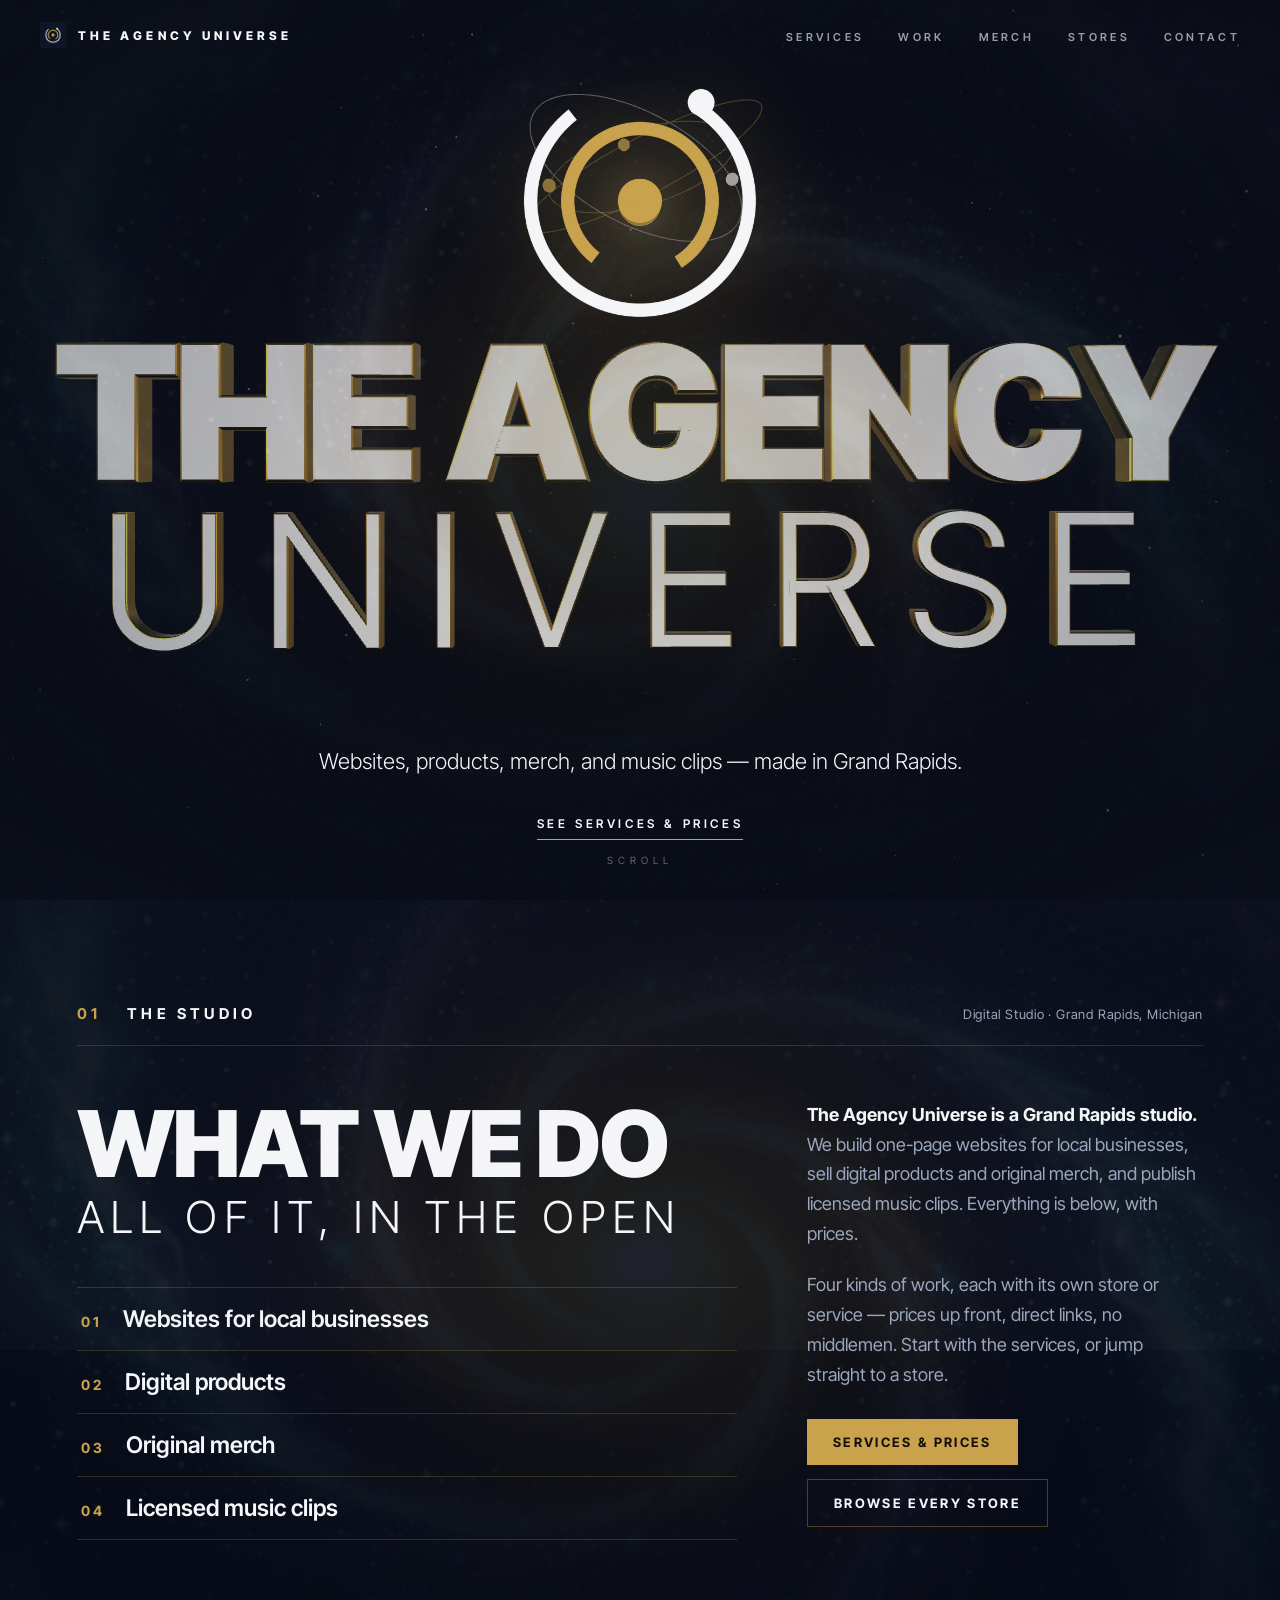
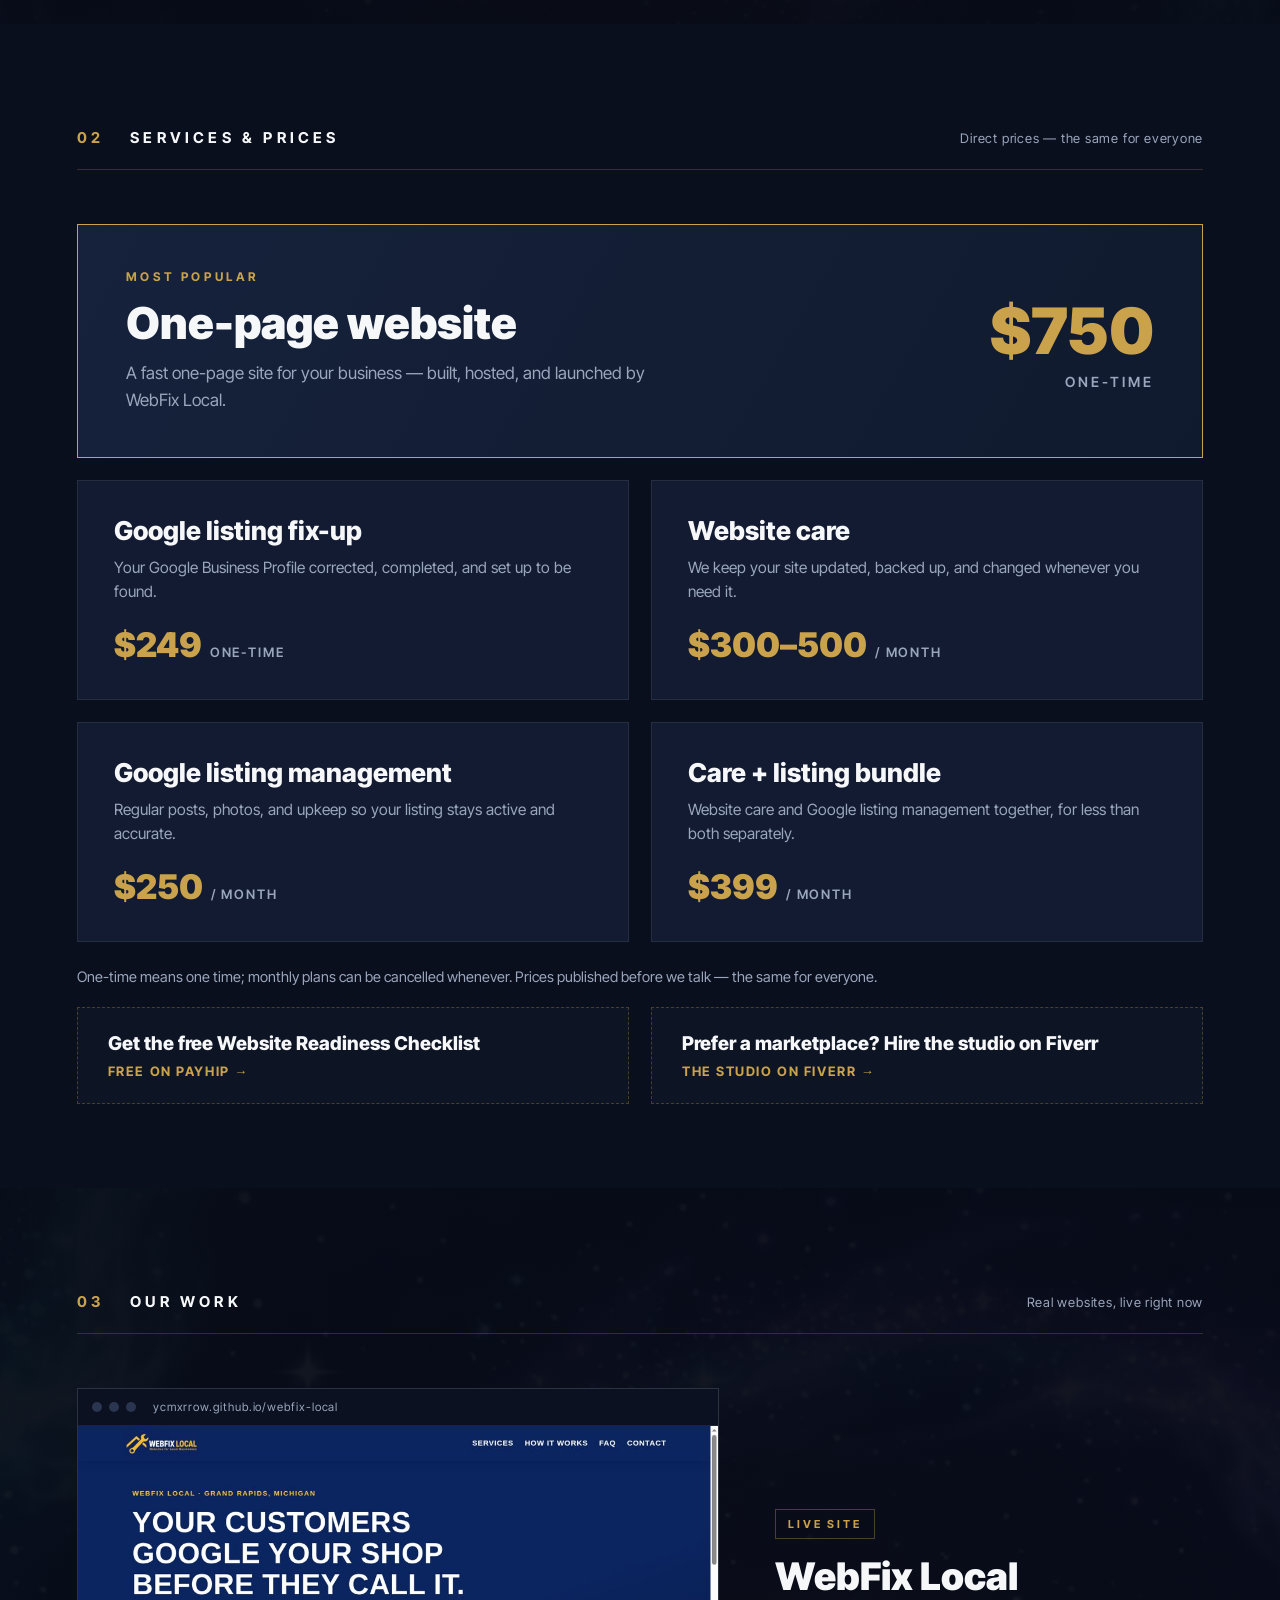
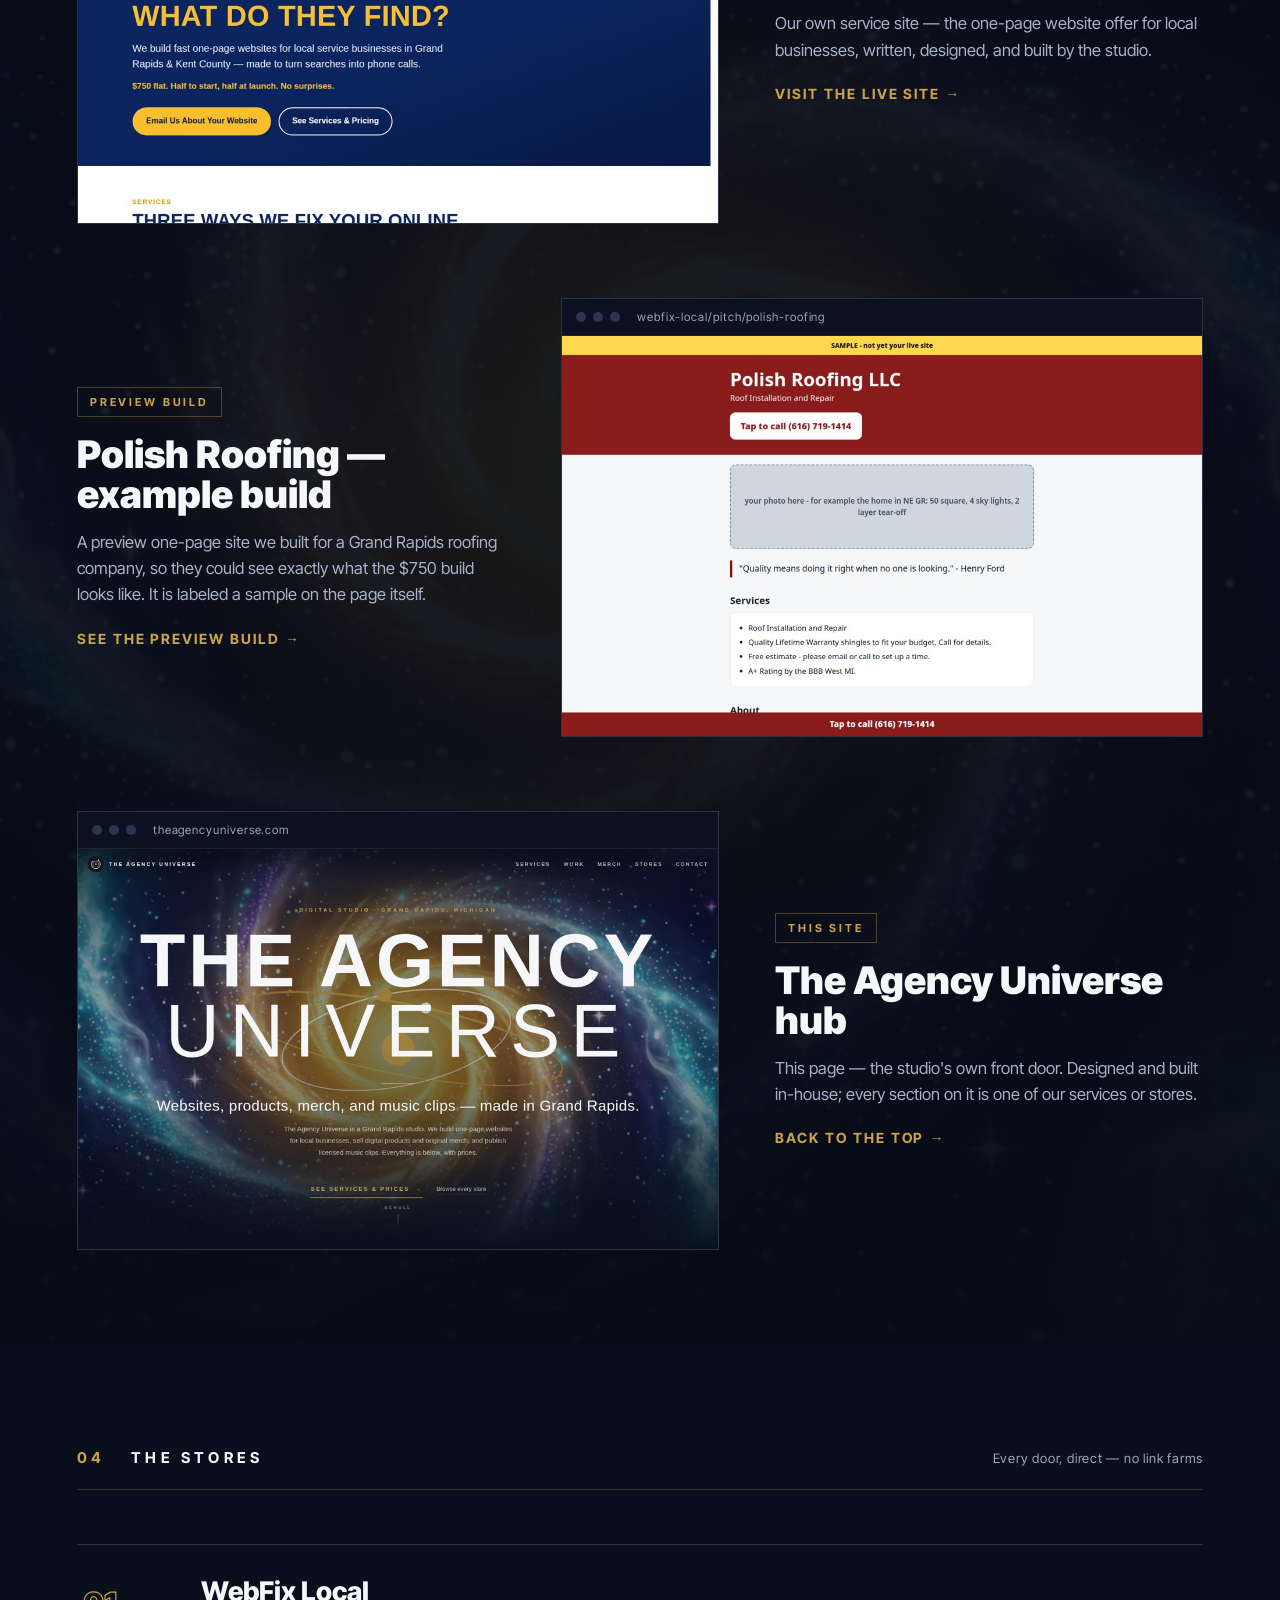
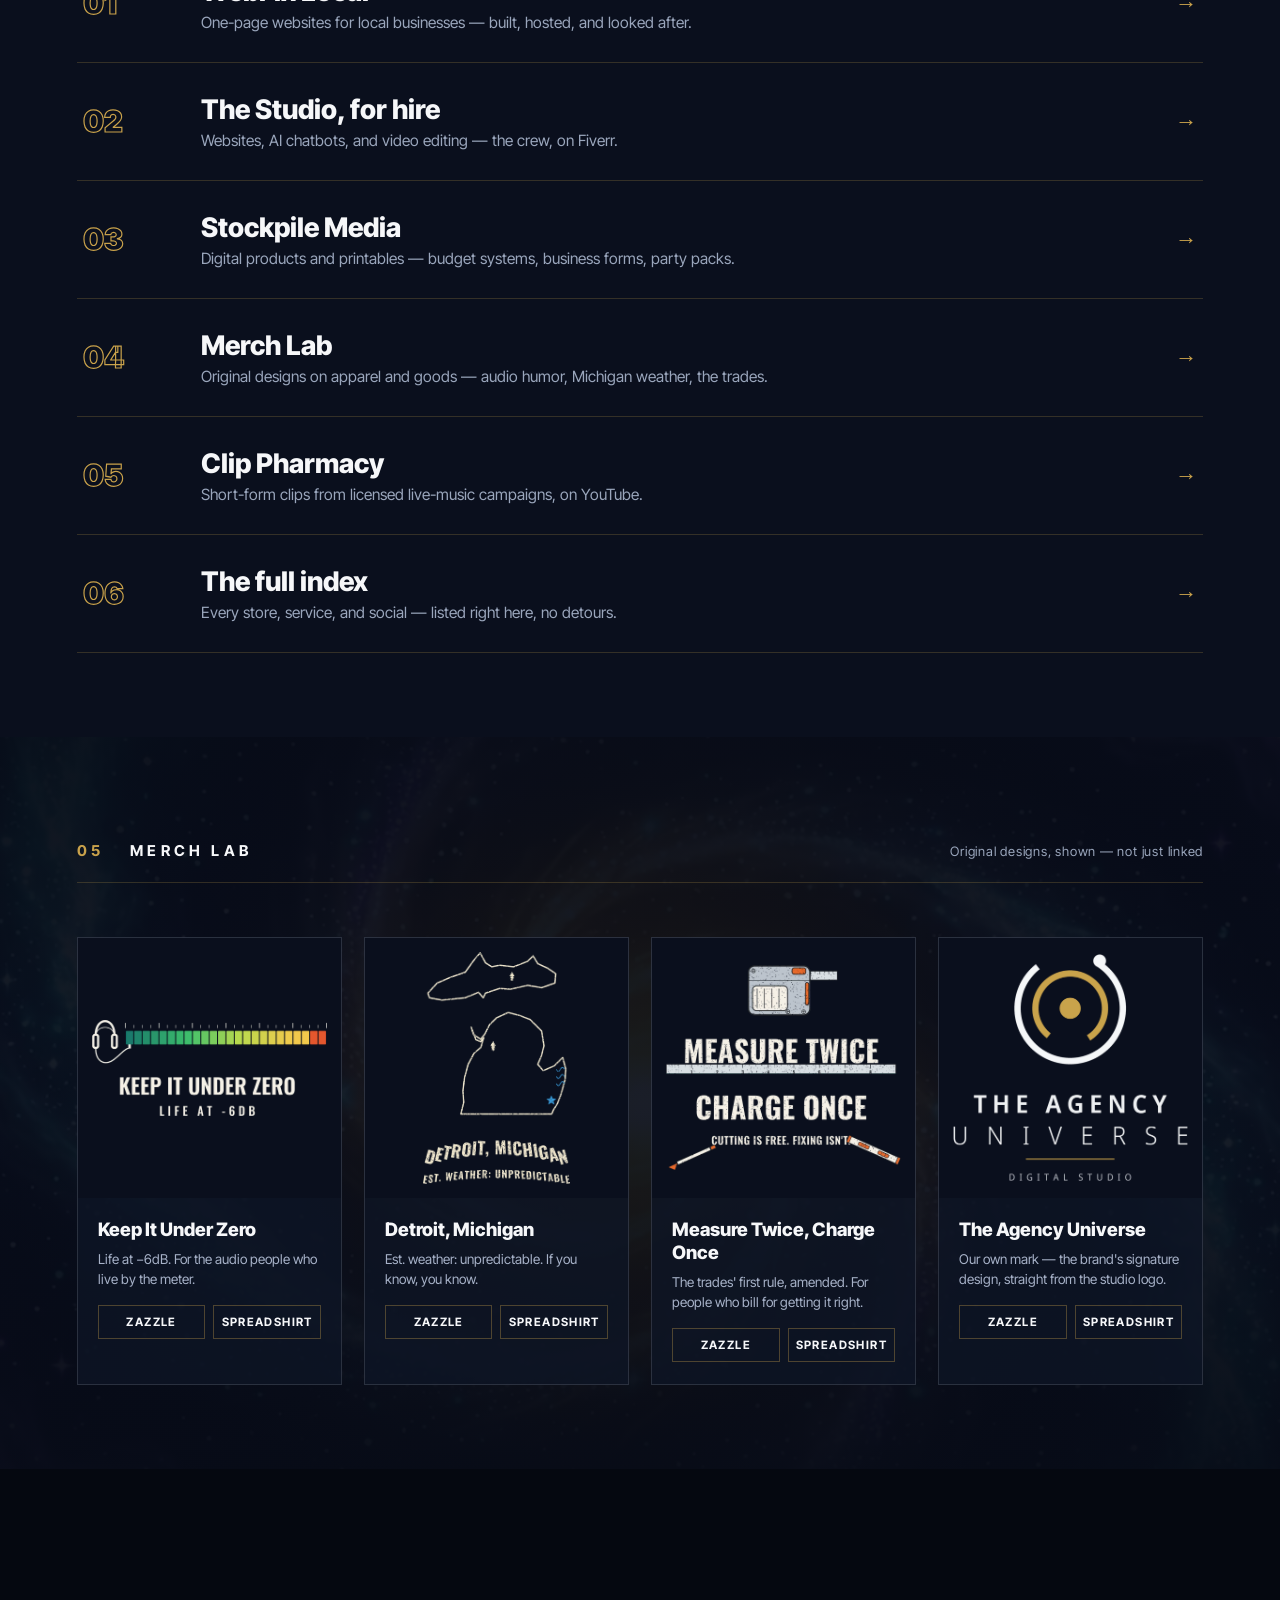
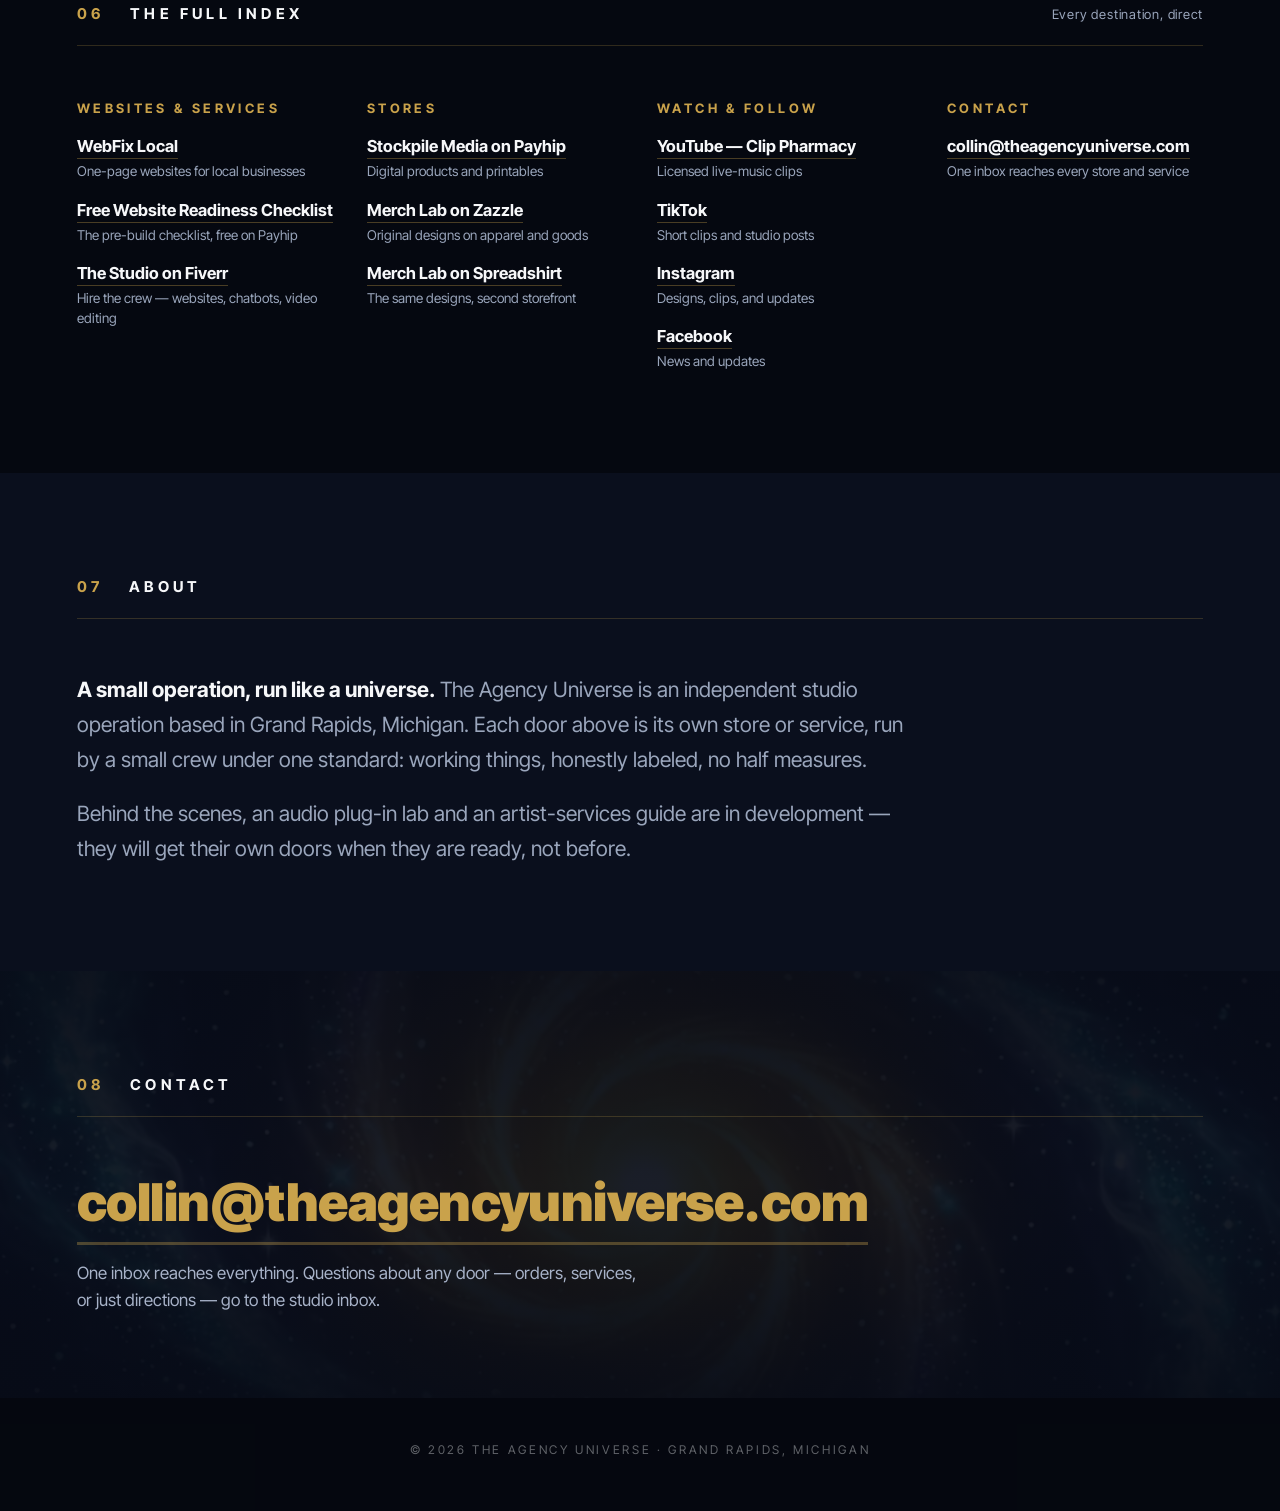
==== index.html @ 638480c0 "Hub sections rebuild: Editorial x Constellation (A+B mix)" ====
<!DOCTYPE html>
<html lang="en">
<head>
<meta charset="UTF-8">
<meta name="description" content="The Agency Universe is a Grand Rapids, Michigan studio running a family of stores and services under one roof: one-page websites for local businesses (WebFix Local), digital goods, original merch, licensed music clips, and a studio for hire.">
<meta name="viewport" content="width=device-width, initial-scale=1.0">
<meta property="og:type" content="website">
<meta property="og:title" content="The Agency Universe — Grand Rapids Studio">
<meta property="og:description" content="Websites, products, merch, and music clips — made in Grand Rapids.">
<meta property="og:url" content="https://theagencyuniverse.com/">
<meta property="og:image" content="https://theagencyuniverse.com/og-image.png">
<meta name="twitter:card" content="summary_large_image">
<title>The Agency Universe — Grand Rapids Studio: Websites, Digital Goods, Merch &amp; Clips</title>
<link rel="canonical" href="https://theagencyuniverse.com/">
<link rel="icon" href="assets/agency-universe-logo-icon.png">
<style>
@font-face{font-family:'Inter Tight';src:url('assets/fonts/intertight-var.woff2') format('woff2');font-weight:100 900;font-style:normal;font-display:swap}
</style>
<style>
:root{
  --navy:#0E1526; --navy2:#070B16; --gold:#C9A24B; --white:#F6F7F9;
  --dim:rgba(246,247,249,.62); --faint:rgba(246,247,249,.38);
}
*{margin:0;padding:0;box-sizing:border-box}
html{scroll-behavior:auto}
body{background:var(--navy2);color:var(--white);font-family:'Inter Tight',sans-serif;overflow-x:hidden}
::selection{background:var(--gold);color:var(--navy)}
a{color:inherit;text-decoration:none}
#gl{position:fixed;inset:0;width:100%;height:100%;z-index:0;pointer-events:none}
#veil{position:fixed;inset:0;z-index:1;pointer-events:none;background:radial-gradient(ellipse at 50% 42%,transparent 40%,rgba(7,11,22,.55) 100%)}
main{position:relative;z-index:2}

/* ---------- nav : near invisible ---------- */
nav{position:fixed;top:0;left:0;right:0;z-index:50;display:flex;align-items:center;justify-content:space-between;
  padding:22px 40px;mix-blend-mode:normal}
.brand{display:flex;align-items:center;gap:12px;font-weight:800;letter-spacing:.34em;font-size:12px;text-transform:uppercase}
.brand img{width:26px;height:26px}
nav ul{display:flex;gap:34px;list-style:none}
nav ul a{font-size:11px;font-weight:600;letter-spacing:.3em;text-transform:uppercase;color:var(--dim)}
nav ul a:hover{color:var(--gold)}

/* ---------- generic scene ---------- */
.scene{min-height:100dvh;display:flex;flex-direction:column;align-items:center;justify-content:center;
  text-align:center;padding:110px 6vw;position:relative}
.eyebrow{font-size:12px;font-weight:600;letter-spacing:.42em;text-transform:uppercase;color:var(--gold);margin-bottom:26px}
.h-giant{font-weight:800;text-transform:uppercase;line-height:.98;letter-spacing:.01em;font-size:clamp(56px,10.5vw,148px)}
.h-big{font-weight:800;text-transform:uppercase;line-height:1.02;font-size:clamp(42px,7vw,96px)}
.h-med{font-weight:800;text-transform:uppercase;line-height:1.04;font-size:clamp(44px,6.6vw,94px);max-width:1150px}
.one-line{margin-top:30px;font-size:clamp(17px,1.7vw,23px);font-weight:300;color:var(--white);max-width:820px;line-height:1.55}
.sub-line{margin-top:18px;font-size:15px;font-weight:300;color:var(--dim);max-width:640px;line-height:1.7}
.quiet-link{display:inline-block;margin-top:38px;font-size:12px;font-weight:600;letter-spacing:.3em;text-transform:uppercase;
  color:var(--white);border-bottom:1px solid var(--gold);padding-bottom:8px}
.quiet-link:hover{color:var(--gold)}
.rv{opacity:0}

/* ---------- hero ---------- */
#hero{justify-content:flex-start;padding-top:0}
.hero-mark{width:min(248px,34vw,30vh);margin-top:9vh;filter:drop-shadow(0 0 44px rgba(201,162,75,.35))}
#hero h1{margin-top:9vh;font-weight:800;text-transform:uppercase;line-height:.94;font-size:clamp(64px,12.5vw,176px);letter-spacing:.005em}
#hero h1 .thin{display:block;font-weight:300;letter-spacing:.14em}
#hero .one-line{margin-top:3.2vh}
.hero-foot{position:absolute;bottom:34px;left:0;right:0;display:flex;flex-direction:column;align-items:center;gap:14px}
.hero-foot .scrollword{font-size:10px;letter-spacing:.5em;text-transform:uppercase;color:var(--faint)}
.hero-foot .quiet-link{margin-top:0}

/* ---------- services scenes ---------- */
.svc-name{font-weight:800;text-transform:uppercase;line-height:1;font-size:clamp(44px,7.5vw,104px);max-width:1100px}
.svc-price{margin-top:34px;font-weight:300;font-size:clamp(30px,4.2vw,58px);color:var(--gold);letter-spacing:.02em}
.svc-num{position:absolute;font-weight:800;font-size:clamp(200px,34vw,460px);color:transparent;
  -webkit-text-stroke:1px rgba(246,247,249,.07);line-height:1;z-index:-1;user-select:none}

/* ---------- work scenes ---------- */
.work-scene{padding:0;overflow:hidden;justify-content:flex-end;align-items:flex-start;text-align:left}
.work-scene img.bg{position:absolute;inset:0;width:100%;height:100%;object-fit:cover;opacity:.85}
.work-scene::after{content:"";position:absolute;inset:0;background:linear-gradient(180deg,rgba(7,11,22,.45) 0%,rgba(7,11,22,.05) 40%,rgba(7,11,22,.88) 100%)}
.work-body{position:relative;z-index:2;padding:0 6vw 9vh}
.chip{display:inline-block;font-size:11px;font-weight:600;letter-spacing:.34em;text-transform:uppercase;color:var(--gold);
  border:1px solid rgba(201,162,75,.55);padding:8px 14px;margin-bottom:22px}
.work-body h3{font-weight:800;text-transform:uppercase;font-size:clamp(40px,6.5vw,88px);line-height:1}
.work-body p{margin-top:16px;font-weight:300;font-size:16px;color:var(--dim);max-width:560px;line-height:1.65}
.work-head img.bg{opacity:.5}

/* ---------- doors ---------- */
.door-num{font-weight:800;font-size:clamp(150px,26vw,360px);line-height:.9;color:transparent;
  -webkit-text-stroke:1.5px rgba(201,162,75,.5)}
.door-name{font-weight:800;text-transform:uppercase;font-size:clamp(44px,7.5vw,100px);line-height:1;margin-top:10px}

/* ---------- merch scenes ---------- */
.merch-scene img.design{width:min(430px,72vw);max-height:52vh;object-fit:contain;
  filter:drop-shadow(0 30px 60px rgba(0,0,0,.6))}
.merch-brand{font-size:11px;letter-spacing:.42em;text-transform:uppercase;color:var(--faint);margin:26px 0 10px}
.merch-name{font-weight:800;text-transform:uppercase;font-size:clamp(34px,5.4vw,72px);line-height:1.05}
.store-links{display:flex;gap:34px;margin-top:30px;flex-wrap:wrap;justify-content:center}
.store-links a{font-size:12px;font-weight:600;letter-spacing:.28em;text-transform:uppercase;border-bottom:1px solid var(--gold);padding-bottom:7px}
.store-links a:hover{color:var(--gold)}

/* ---------- index : calm ---------- */
#index{background:rgba(5,8,15,.82);justify-content:flex-start;padding-top:15vh}
.index-grid{display:grid;grid-template-columns:repeat(4,1fr);gap:44px;text-align:left;max-width:1240px;width:100%;margin-top:60px}
.index-grid h4{font-size:11px;font-weight:600;letter-spacing:.34em;text-transform:uppercase;color:var(--gold);margin-bottom:22px}
.index-item{margin-bottom:20px}
.index-item a{font-weight:600;font-size:16px;border-bottom:1px solid rgba(201,162,75,.4);padding-bottom:2px}
.index-item a:hover{color:var(--gold)}
.index-item p{font-size:13px;font-weight:300;color:var(--faint);margin-top:5px;line-height:1.5}
@media(max-width:900px){.index-grid{grid-template-columns:1fr 1fr}}
@media(max-width:560px){.index-grid{grid-template-columns:1fr}}
@media(max-width:760px){
  nav{flex-wrap:wrap;justify-content:center;gap:8px 16px;padding:14px 16px}
  .brand{letter-spacing:.22em;font-size:11px;white-space:nowrap}
  nav ul{gap:16px;flex-wrap:wrap;justify-content:center}
  nav ul a{font-size:10px;letter-spacing:.2em}
}

/* ---------- about / contact / footer ---------- */
.about-p{margin-top:26px;font-weight:300;font-size:17px;color:var(--dim);max-width:760px;line-height:1.8}
.email-huge{margin-top:36px;font-weight:800;font-size:clamp(24px,4.6vw,62px);letter-spacing:.01em;border-bottom:2px solid var(--gold);padding-bottom:10px}
.email-huge:hover{color:var(--gold)}
footer{position:relative;z-index:2;text-align:center;padding:44px 20px 54px;font-size:12px;letter-spacing:.22em;
  text-transform:uppercase;color:var(--faint);background:rgba(5,8,15,.85)}

/* shot mode : everything settled, nothing hidden */
.shot .rv{opacity:1!important;transform:none!important}
@media (prefers-reduced-motion: reduce){
  *{animation:none!important;transition:none!important}
}
</style>
<style>/* finish-layer: sloplint gates 34 + 26a */
html,body{overflow-x:clip}
a:focus-visible{outline:2px solid #C9A24B;outline-offset:3px}
</style>
<style>/* variant tuning: font-f4 */
#hero h1{font-weight:900;font-size:min(clamp(64px,13.2vw,186px),20vh);line-height:.92;letter-spacing:-.015em}
#hero h1 .thin{font-weight:300;letter-spacing:.16em}
.h-giant,.h-big,.h-med,.svc-name,.door-name,.merch-name,.work-body h3,.email-huge{font-weight:900;letter-spacing:-.01em}
</style>
<style>/* themed scrollbar - Collin 2026-11-13 */
html{scrollbar-width:thin;scrollbar-color:rgba(201,162,75,.35) transparent}
::-webkit-scrollbar{width:8px;height:8px}
::-webkit-scrollbar-track{background:transparent}
::-webkit-scrollbar-thumb{background:rgba(201,162,75,.35);border-radius:99px}
::-webkit-scrollbar-thumb:hover{background:rgba(201,162,75,.55)}
</style>
<style>/* subtle galaxy hero layer - Collin 2026-11-13: atmosphere, not wallpaper */
.galaxy-bg{position:absolute;inset:0;z-index:-1;pointer-events:none;
background-image:linear-gradient(180deg,rgba(5,7,13,.82),rgba(5,7,13,.58) 46%,rgba(5,7,13,.94)),url('assets/brand-galaxy.webp');
background-size:cover;background-position:50% 36%;
opacity:.34;filter:brightness(.62) saturate(.85);
-webkit-mask-image:radial-gradient(ellipse 108% 90% at 50% 40%,#000 22%,transparent 74%);
mask-image:radial-gradient(ellipse 108% 90% at 50% 40%,#000 22%,transparent 74%)}
</style>
<style>/* film grain overlay */
#grain{position:fixed;inset:-50%;z-index:3;pointer-events:none;opacity:.05;background-image:url("data:image/svg+xml,%3Csvg xmlns='http://www.w3.org/2000/svg' width='300' height='300'%3E%3Cfilter id='n'%3E%3CfeTurbulence type='fractalNoise' baseFrequency='0.9' numOctaves='2'/%3E%3C/filter%3E%3Crect width='300' height='300' filter='url(%23n)'/%3E%3C/svg%3E");animation:grain 9s steps(6) infinite}
@keyframes grain{0%,100%{transform:translate(0,0)}20%{transform:translate(-2%,2%)}40%{transform:translate(2%,-1%)}60%{transform:translate(-1%,-2%)}80%{transform:translate(1%,2%)}}
</style>
<style>/* 3D display type - Collin 2026-11-13: layered extrusion, bevel highlight, gold edge-light */
#hero h1,.h-giant,.h-big,.h-med,.svc-name,.door-name,.merch-name,.work-body h3,.email-huge{
text-shadow:-0.007em -0.007em 0 rgba(246,247,249,.32),
0.008em 0.008em 0 #2e364d,0.016em 0.016em 0 #262e42,0.024em 0.024em 0 #1e2536,
0.032em 0.032em 0 #171d2b,0.040em 0.040em 0 #11151f,0.048em 0.048em 0 #0b0e15,
0.057em 0.048em 0 rgba(201,162,75,.30),0.09em 0.13em 0.18em rgba(0,0,0,.5)}
#hero h1 .thin{
text-shadow:-0.005em -0.005em 0 rgba(246,247,249,.30),
0.006em 0.006em 0 #272f43,0.012em 0.012em 0 #1d2434,0.018em 0.018em 0 #141926,
0.025em 0.024em 0 rgba(201,162,75,.25),0.06em 0.10em 0.16em rgba(0,0,0,.45)}
</style>
<style>/* REAL 3D hero headline: WebGL letterforms replace the flat h1 (kept in DOM for SEO/SR).
   The old layered-shadow imitation is removed from the hero h1 only; if WebGL or the
   geometry build fails, the h1 simply shows flat — an honest fallback. */
#hero h1, #hero h1 .thin{ text-shadow: none; }
body.has-3d #hero h1{ color: transparent; }</style>
<style>
@media(max-height:800px){
  .hero-mark{margin-top:6vh}
  #hero h1{margin-top:3vh}
}
@media(max-width:820px){
  #gl{display:none}
  #hero h1{font-size:clamp(46px,13.8vw,64px)}
  .hero-mark{width:min(180px,42vw);margin-top:17vh}
}
</style>
<style>/* ===== sections rebuild 2026-11-16: Editorial structure x Constellation atmosphere (Collin's A+B pick) ===== */
.xs{padding:104px 6vw 84px;position:relative;background:#0A0F1D}
.xwrap{max-width:1240px;margin:0 auto;position:relative;z-index:1}
.xband{background:#070B16;overflow:hidden}
.xband::before{content:"";position:absolute;inset:0;background:url('assets/brand-galaxy.webp') center/cover;opacity:.30}
.xband::after{content:"";position:absolute;inset:0;background:linear-gradient(180deg,rgba(7,11,22,.88),rgba(7,11,22,.74) 50%,rgba(7,11,22,.93))}
.xhead{display:flex;align-items:baseline;gap:26px;border-bottom:1px solid rgba(201,162,75,.22);padding-bottom:22px;margin-bottom:54px}
.xnum{font-size:15px;font-weight:700;letter-spacing:.28em;color:#C9A24B}
.xtitle{font-size:15px;font-weight:700;letter-spacing:.28em;text-transform:uppercase;color:#F6F7F9}
.xnote{margin-left:auto;font-size:13px;color:#9AA6BC;letter-spacing:.06em;text-align:right}
.xgrid2{display:grid;grid-template-columns:1.25fr .75fr;gap:70px;align-items:start}
.xh1{font-size:92px;font-weight:900;line-height:.95;letter-spacing:-.02em;text-transform:uppercase;color:#F6F7F9}
.xh1 .thin{display:block;font-weight:300;letter-spacing:.14em;font-size:44px;margin-top:10px}
.xlist{margin-top:48px;border-top:1px solid rgba(201,162,75,.22)}
.xlist div{display:flex;gap:22px;align-items:baseline;padding:17px 4px;border-bottom:1px solid rgba(201,162,75,.22);font-size:23px;font-weight:600;color:#F6F7F9}
.xlist b{color:#C9A24B;font-size:14px;letter-spacing:.2em}
.xside p{font-size:18px;line-height:1.65;color:#9AA6BC;margin-bottom:22px}
.xside p strong{color:#F6F7F9}
.xbtns{display:flex;gap:14px;margin-top:30px;flex-wrap:wrap}
.xbtn{display:inline-block;padding:15px 26px;font-size:13px;font-weight:700;letter-spacing:.18em;text-transform:uppercase;text-decoration:none}
.xbtn-gold{background:#C9A24B;color:#14100a}
.xbtn-line{border:1px solid rgba(201,162,75,.35);color:#F6F7F9}
.xfeat{display:grid;grid-template-columns:1fr auto;gap:40px;background:linear-gradient(120deg,#16223C,#101A2E);border:1px solid #C9A24B;padding:44px 48px;align-items:center;margin-bottom:22px}
.xfeat .tag{font-size:12px;font-weight:700;letter-spacing:.3em;color:#C9A24B;text-transform:uppercase;margin-bottom:12px}
.xfeat h3{font-size:44px;font-weight:900;color:#F6F7F9}
.xfeat p{color:#9AA6BC;font-size:17px;line-height:1.55;margin-top:10px;max-width:560px}
.xprice{font-size:64px;font-weight:900;color:#C9A24B;white-space:nowrap}
.xprice small{display:block;font-size:14px;font-weight:600;letter-spacing:.22em;color:#9AA6BC;text-align:right;margin-top:4px}
.xcards{display:grid;grid-template-columns:1fr 1fr;gap:22px}
.xcard{background:#121B31;border:1px solid rgba(246,247,249,.08);padding:34px 36px}
.xcard h3{font-size:26px;font-weight:800;color:#F6F7F9}
.xcard p{color:#9AA6BC;font-size:15.5px;line-height:1.55;margin:10px 0 20px}
.xcard .p{font-size:34px;font-weight:900;color:#C9A24B}
.xcard .p small{font-size:13px;color:#9AA6BC;font-weight:600;letter-spacing:.14em;margin-left:8px}
.xsnote{color:#9AA6BC;font-size:14.5px;margin-top:26px}
.xextra{display:grid;grid-template-columns:1fr 1fr;gap:22px;margin-top:22px}
.xextra a{display:block;background:#0D1424;border:1px dashed rgba(201,162,75,.3);padding:24px 30px;text-decoration:none}
.xextra h3{font-size:19px;font-weight:800;color:#F6F7F9}
.xextra span{color:#C9A24B;font-weight:700;font-size:13px;letter-spacing:.12em;text-transform:uppercase;display:block;margin-top:8px}
.xwork{display:grid;grid-template-columns:1.5fr 1fr;gap:56px;align-items:center;margin-bottom:74px}
.xwork.flip{grid-template-columns:1fr 1.5fr}
.xwork:last-child{margin-bottom:10px}
.xshot{border:1px solid rgba(246,247,249,.14);background:#0B1120}
.xshot .bar{display:flex;gap:7px;align-items:center;padding:11px 14px;border-bottom:1px solid rgba(246,247,249,.08)}
.xshot .bar i{width:10px;height:10px;border-radius:50%;background:#2A3550;display:block}
.xshot .bar span{margin-left:10px;font-size:11.5px;color:#9AA6BC;letter-spacing:.08em;white-space:nowrap;overflow:hidden}
.xshot img{width:100%;display:block}
.xchip{display:inline-block;font-size:11px;font-weight:700;letter-spacing:.26em;color:#C9A24B;border:1px solid rgba(201,162,75,.35);padding:7px 12px;text-transform:uppercase;margin-bottom:18px}
.xwtxt h3{font-size:38px;font-weight:900;line-height:1.05;color:#F6F7F9}
.xwtxt p{color:#A7B2C8;font-size:16.5px;line-height:1.6;margin:14px 0 20px}
.xlink{color:#C9A24B;font-weight:700;font-size:14px;letter-spacing:.14em;text-transform:uppercase;text-decoration:none}
.xdoor{display:grid;grid-template-columns:90px 1fr auto;gap:28px;align-items:center;padding:30px 6px;border-bottom:1px solid rgba(201,162,75,.22);text-decoration:none}
.xdoor:first-of-type{border-top:1px solid rgba(201,162,75,.22)}
.xdoor .n{font-size:30px;font-weight:900;color:transparent;-webkit-text-stroke:1.2px #C9A24B}
.xdoor h3{font-size:27px;font-weight:800;color:#F6F7F9}
.xdoor p{color:#9AA6BC;font-size:15.5px;margin-top:5px}
.xdoor .go{font-size:22px;color:#C9A24B}
.xmgrid{display:grid;grid-template-columns:repeat(4,1fr);gap:22px}
.xmcard{background:rgba(14,21,38,.78);border:1px solid rgba(246,247,249,.13)}
.xmcard .imgbox{background:#0A0F1D;height:260px;display:flex;align-items:center;justify-content:center;padding:14px}
.xmcard .imgbox img{max-width:100%;max-height:100%;display:block}
.xmcard .b{padding:20px 20px 22px}
.xmcard h3{font-size:18.5px;font-weight:800;line-height:1.25;color:#F6F7F9}
.xmcard p{color:#A7B2C8;font-size:13.5px;line-height:1.5;margin:8px 0 16px}
.xmcard .shops{display:flex;gap:8px}
.xmcard .shops a{flex:1;text-align:center;font-size:11.5px;font-weight:700;letter-spacing:.12em;text-transform:uppercase;color:#F6F7F9;border:1px solid rgba(201,162,75,.35);padding:9px 0;text-decoration:none}
.xindex{display:grid;grid-template-columns:repeat(4,1fr);gap:34px}
.xindex h4{font-size:13px;font-weight:700;letter-spacing:.26em;text-transform:uppercase;color:#C9A24B;margin-bottom:20px}
.xitem{margin-bottom:18px}
.xitem a{color:#F6F7F9;font-weight:700;font-size:16.5px;text-decoration:none;border-bottom:1px solid rgba(201,162,75,.35);padding-bottom:2px}
.xitem p{color:#9AA6BC;font-size:13.5px;margin-top:5px;line-height:1.5}
.xabout p{font-size:21px;line-height:1.65;color:#9AA6BC;max-width:840px;margin-bottom:20px}
.xabout p strong{color:#F6F7F9}
.xmail{font-size:52px;font-weight:900;color:#C9A24B;text-decoration:none;letter-spacing:-.01em;border-bottom:3px solid rgba(201,162,75,.35);padding-bottom:8px;overflow-wrap:anywhere}
.xcontact p{color:#A7B2C8;font-size:17px;margin-top:26px;max-width:560px;line-height:1.6}
@media (max-width:900px){
  .xs{padding:72px 6vw 60px}
  .xgrid2,.xwork,.xwork.flip{grid-template-columns:1fr;gap:36px}
  .xh1{font-size:52px}.xh1 .thin{font-size:26px}
  .xcards,.xextra{grid-template-columns:1fr}
  .xfeat{grid-template-columns:1fr;padding:32px 28px}.xprice small{text-align:left}
  .xmgrid{grid-template-columns:1fr 1fr}
  .xindex{grid-template-columns:1fr 1fr}
  .xmail{font-size:30px}
  .xnote{display:none}
  .xdoor{grid-template-columns:56px 1fr auto}.xdoor .n{font-size:22px}
}
@media (max-width:560px){.xmgrid,.xindex{grid-template-columns:1fr}}
</style>

</head>
<body id="top">

<canvas id="gl" aria-hidden="true"></canvas>
<div id="veil"></div>
<div id="grain"></div>

<nav>
  <a class="brand" href="#top"><img src="assets/agency-universe-logo-icon.png" alt="">The Agency Universe</a>
  <ul>
    <li><a href="#services">Services</a></li>
    <li><a href="#work">Work</a></li>
    <li><a href="#merch">Merch</a></li>
    <li><a href="#index">Stores</a></li>
    <li><a href="#contact">Contact</a></li>
  </ul>
</nav>

<main>

<!-- ================= HERO ================= -->
<header class="scene" id="hero">
  <div class="galaxy-bg" aria-hidden="true"></div>
  <img class="hero-mark rv" id="heroMark" src="assets/hero-mark.png" alt="The Agency Universe">
  <h1 class="rv">The Agency<span class="thin">Universe</span></h1>
  <p class="one-line rv">Websites, products, merch, and music clips — made in Grand Rapids.</p>
  <div class="hero-foot rv">
    <a class="quiet-link" href="#services">See services &amp; prices</a>
    <span class="scrollword">Scroll</span>
  </div>
</header>

<!-- ================= WHAT WE DO ================= -->
<section class="xs xband" id="intro">
  <div class="xwrap">
    <div class="xhead rv"><span class="xnum">01</span><span class="xtitle">The Studio</span><span class="xnote">Digital Studio · Grand Rapids, Michigan</span></div>
    <div class="xgrid2">
      <div>
        <h2 class="xh1 rv">What we do<span class="thin">All of it, in the open</span></h2>
        <div class="xlist rv">
          <div><b>01</b> Websites for local businesses</div>
          <div><b>02</b> Digital products</div>
          <div><b>03</b> Original merch</div>
          <div><b>04</b> Licensed music clips</div>
        </div>
      </div>
      <div class="xside rv">
        <p><strong>The Agency Universe is a Grand Rapids studio.</strong> We build one-page websites for local businesses, sell digital products and original merch, and publish licensed music clips. Everything is below, with prices.</p>
        <p>Four kinds of work, each with its own store or service — prices up front, direct links, no middlemen. Start with the services, or jump straight to a store.</p>
        <div class="xbtns"><a class="xbtn xbtn-gold" href="#services">Services &amp; prices</a><a class="xbtn xbtn-line" href="#index">Browse every store</a></div>
      </div>
    </div>
  </div>
</section>

<!-- ================= SERVICES ================= -->
<section class="xs" id="services">
  <div class="xwrap">
    <div class="xhead rv"><span class="xnum">02</span><span class="xtitle">Services &amp; Prices</span><span class="xnote">Direct prices — the same for everyone</span></div>
    <div class="xfeat rv">
      <div><div class="tag">Most popular</div><h3>One-page website</h3><p>A fast one-page site for your business — built, hosted, and launched by WebFix Local.</p></div>
      <div class="xprice">$750<small>ONE-TIME</small></div>
    </div>
    <div class="xcards">
      <div class="xcard rv"><h3>Google listing fix-up</h3><p>Your Google Business Profile corrected, completed, and set up to be found.</p><div class="p">$249<small>ONE-TIME</small></div></div>
      <div class="xcard rv"><h3>Website care</h3><p>We keep your site updated, backed up, and changed whenever you need it.</p><div class="p">$300–500<small>/ MONTH</small></div></div>
      <div class="xcard rv"><h3>Google listing management</h3><p>Regular posts, photos, and upkeep so your listing stays active and accurate.</p><div class="p">$250<small>/ MONTH</small></div></div>
      <div class="xcard rv"><h3>Care + listing bundle</h3><p>Website care and Google listing management together, for less than both separately.</p><div class="p">$399<small>/ MONTH</small></div></div>
    </div>
    <p class="xsnote rv">One-time means one time; monthly plans can be cancelled whenever. Prices published before we talk — the same for everyone.</p>
    <div class="xextra">
      <a class="rv" href="https://payhip.com/b/6wjpB"><h3>Get the free Website Readiness Checklist</h3><span>Free on Payhip →</span></a>
      <a class="rv" href="https://www.fiverr.com/agencyuniverse"><h3>Prefer a marketplace? Hire the studio on Fiverr</h3><span>The studio on Fiverr →</span></a>
    </div>
  </div>
</section>

<!-- ================= WORK ================= -->
<section class="xs xband" id="work">
  <div class="xwrap">
    <div class="xhead rv"><span class="xnum">03</span><span class="xtitle">Our Work</span><span class="xnote">Real websites, live right now</span></div>
    <div class="xwork rv">
      <div class="xshot"><div class="bar"><i></i><i></i><i></i><span>ycmxrrow.github.io/webfix-local</span></div><img src="assets/work-webfix.jpg" alt="WebFix Local website"></div>
      <div class="xwtxt"><span class="xchip">Live site</span><h3>WebFix Local</h3><p>Our own service site — the one-page website offer for local businesses, written, designed, and built by the studio.</p><a class="xlink" href="https://ycmxrrow.github.io/webfix-local/">Visit the live site →</a></div>
    </div>
    <div class="xwork flip rv">
      <div class="xwtxt"><span class="xchip">Preview build</span><h3>Polish Roofing — example build</h3><p>A preview one-page site we built for a Grand Rapids roofing company, so they could see exactly what the $750 build looks like. It is labeled a sample on the page itself.</p><a class="xlink" href="https://ycmxrrow.github.io/webfix-local/pitch/polish-roofing-dd07/mock/">See the preview build →</a></div>
      <div class="xshot"><div class="bar"><i></i><i></i><i></i><span>webfix-local/pitch/polish-roofing</span></div><img src="assets/work-polish.jpg" alt="Polish Roofing preview build"></div>
    </div>
    <div class="xwork rv">
      <div class="xshot"><div class="bar"><i></i><i></i><i></i><span>theagencyuniverse.com</span></div><img src="assets/work-hub.jpg" alt="The Agency Universe hub"></div>
      <div class="xwtxt"><span class="xchip">This site</span><h3>The Agency Universe hub</h3><p>This page — the studio's own front door. Designed and built in-house; every section on it is one of our services or stores.</p><a class="xlink" href="#top">Back to the top →</a></div>
    </div>
  </div>
</section>

<!-- ================= STORES ================= -->
<section class="xs" id="doors">
  <div class="xwrap">
    <div class="xhead rv"><span class="xnum">04</span><span class="xtitle">The Stores</span><span class="xnote">Every door, direct — no link farms</span></div>
    <a class="xdoor rv" href="https://ycmxrrow.github.io/webfix-local/"><div class="n">01</div><div><h3>WebFix Local</h3><p>One-page websites for local businesses — built, hosted, and looked after.</p></div><div class="go">→</div></a>
    <a class="xdoor rv" href="https://www.fiverr.com/agencyuniverse"><div class="n">02</div><div><h3>The Studio, for hire</h3><p>Websites, AI chatbots, and video editing — the crew, on Fiverr.</p></div><div class="go">→</div></a>
    <a class="xdoor rv" href="https://payhip.com/AgencyUniverseStore"><div class="n">03</div><div><h3>Stockpile Media</h3><p>Digital products and printables — budget systems, business forms, party packs.</p></div><div class="go">→</div></a>
    <a class="xdoor rv" href="#merch"><div class="n">04</div><div><h3>Merch Lab</h3><p>Original designs on apparel and goods — audio humor, Michigan weather, the trades.</p></div><div class="go">→</div></a>
    <a class="xdoor rv" href="https://www.youtube.com/@TheAgencyUniverse"><div class="n">05</div><div><h3>Clip Pharmacy</h3><p>Short-form clips from licensed live-music campaigns, on YouTube.</p></div><div class="go">→</div></a>
    <a class="xdoor rv" href="#index"><div class="n">06</div><div><h3>The full index</h3><p>Every store, service, and social — listed right here, no detours.</p></div><div class="go">→</div></a>
  </div>
</section>

<!-- ================= MERCH ================= -->
<section class="xs xband" id="merch">
  <div class="xwrap">
    <div class="xhead rv"><span class="xnum">05</span><span class="xtitle">Merch Lab</span><span class="xnote">Original designs, shown — not just linked</span></div>
    <div class="xmgrid">
      <div class="xmcard rv"><div class="imgbox"><img src="assets/merch-keep-it-under-zero.webp" alt="Keep It Under Zero"></div><div class="b"><h3>Keep It Under Zero</h3><p>Life at −6dB. For the audio people who live by the meter.</p><div class="shops"><a href="https://www.zazzle.com/store/theagencyuniverse">Zazzle</a><a href="https://the-agency-universe.myspreadshop.com/">Spreadshirt</a></div></div></div>
      <div class="xmcard rv"><div class="imgbox"><img src="assets/merch-michigan-weather.webp" alt="Detroit, Michigan"></div><div class="b"><h3>Detroit, Michigan</h3><p>Est. weather: unpredictable. If you know, you know.</p><div class="shops"><a href="https://www.zazzle.com/store/theagencyuniverse">Zazzle</a><a href="https://the-agency-universe.myspreadshop.com/">Spreadshirt</a></div></div></div>
      <div class="xmcard rv"><div class="imgbox"><img src="assets/merch-measure-twice.webp" alt="Measure Twice, Charge Once"></div><div class="b"><h3>Measure Twice, Charge Once</h3><p>The trades' first rule, amended. For people who bill for getting it right.</p><div class="shops"><a href="https://www.zazzle.com/store/theagencyuniverse">Zazzle</a><a href="https://the-agency-universe.myspreadshop.com/">Spreadshirt</a></div></div></div>
      <div class="xmcard rv"><div class="imgbox"><img src="assets/merch-agency-universe.webp" alt="The Agency Universe"></div><div class="b"><h3>The Agency Universe</h3><p>Our own mark — the brand's signature design, straight from the studio logo.</p><div class="shops"><a href="https://www.zazzle.com/store/theagencyuniverse">Zazzle</a><a href="https://the-agency-universe.myspreadshop.com/">Spreadshirt</a></div></div></div>
    </div>
  </div>
</section>

<!-- ================= INDEX ================= -->
<section class="xs" id="index">
  <div class="xwrap">
    <div class="xhead rv"><span class="xnum">06</span><span class="xtitle">The Full Index</span><span class="xnote">Every destination, direct</span></div>
    <div class="xindex rv">
      <div>
        <h4>Websites &amp; services</h4>
        <div class="xitem"><a href="https://ycmxrrow.github.io/webfix-local/">WebFix Local</a><p>One-page websites for local businesses</p></div>
        <div class="xitem"><a href="https://payhip.com/b/6wjpB">Free Website Readiness Checklist</a><p>The pre-build checklist, free on Payhip</p></div>
        <div class="xitem"><a href="https://www.fiverr.com/agencyuniverse">The Studio on Fiverr</a><p>Hire the crew — websites, chatbots, video editing</p></div>
      </div>
      <div>
        <h4>Stores</h4>
        <div class="xitem"><a href="https://payhip.com/AgencyUniverseStore">Stockpile Media on Payhip</a><p>Digital products and printables</p></div>
        <div class="xitem"><a href="https://www.zazzle.com/store/theagencyuniverse">Merch Lab on Zazzle</a><p>Original designs on apparel and goods</p></div>
        <div class="xitem"><a href="https://the-agency-universe.myspreadshop.com/">Merch Lab on Spreadshirt</a><p>The same designs, second storefront</p></div>
      </div>
      <div>
        <h4>Watch &amp; follow</h4>
        <div class="xitem"><a href="https://www.youtube.com/@TheAgencyUniverse">YouTube — Clip Pharmacy</a><p>Licensed live-music clips</p></div>
        <div class="xitem"><a href="https://www.tiktok.com/@theagencyuniverse">TikTok</a><p>Short clips and studio posts</p></div>
        <div class="xitem"><a href="https://www.instagram.com/theagencyuniverse">Instagram</a><p>Designs, clips, and updates</p></div>
        <div class="xitem"><a href="https://www.facebook.com/profile.php?id=61595901165812">Facebook</a><p>News and updates</p></div>
      </div>
      <div>
        <h4>Contact</h4>
        <div class="xitem"><a href="mailto:collin@theagencyuniverse.com">collin@theagencyuniverse.com</a><p>One inbox reaches every store and service</p></div>
      </div>
    </div>
  </div>
</section>

<!-- ================= ABOUT ================= -->
<section class="xs" id="about">
  <div class="xwrap">
    <div class="xhead rv"><span class="xnum">07</span><span class="xtitle">About</span></div>
    <div class="xabout rv">
      <p><strong>A small operation, run like a universe.</strong> The Agency Universe is an independent studio operation based in Grand Rapids, Michigan. Each door above is its own store or service, run by a small crew under one standard: working things, honestly labeled, no half measures.</p>
      <p>Behind the scenes, an audio plug-in lab and an artist-services guide are in development — they will get their own doors when they are ready, not before.</p>
    </div>
  </div>
</section>

<!-- ================= CONTACT ================= -->
<section class="xs xband" id="contact">
  <div class="xwrap xcontact">
    <div class="xhead rv"><span class="xnum">08</span><span class="xtitle">Contact</span></div>
    <a class="xmail rv" href="mailto:collin@theagencyuniverse.com">collin@theagencyuniverse.com</a>
    <p class="rv">One inbox reaches everything. Questions about any door — orders, services, or just directions — go to the studio inbox.</p>
  </div>
</section>

</main>

<footer>© 2026 The Agency Universe · Grand Rapids, Michigan</footer>

<script src="assets/fonts3d/hl3d-f4.js"></script>
<script>window.HL3D_CFG={"fs1": 186, "lh1": 0.92, "fs2": 186, "lh2": 0.92, "depth1": 0.11, "depth2": 0.06, "base1": 508, "base2": 679, "bevT": 0.24, "bevS": 0.15, "bevSeg": 3};</script>
<script>window.HL3D_TREAT={hemiSky:0xFFFFFF,hemiI:0.55,keyColor:0xFFF1DD,keyI:1.6,key2:[0xEAF0FF,0.35,-7,3,10],points:[[0xC9A24B,0.4,-12,1,4],[0xC9A24B,0.28,12,-4,4]],face:[0xF4F1EA,0.02,0.24,0.5],side:[0xC9A24B,1,0.32,1.0],envStops:[[0,'#0a0e1a'],[0.34,'#39445e'],[0.44,'#f4f6fb'],[0.5,'#8d99b5'],[0.58,'#c9a24b'],[0.66,'#20263a'],[1,'#05070d']]};
try{window.HL3D_DATA.lines[0].glyphs[4].contours=[[["M",784,1080],["L",458,0],["L",22,0],["L",514,1490],["L",1066,1490],["L",1558,0],["L",1122,0],["L",1036,286],["L",544,286],["Z"]],[["M",635.5,588],["L",944.5,588],["L",796,1080],["L",784,1080],["Z"]]];}catch(e){}</script>
<script src="assets/lib/three.min.js"></script>
<script src="assets/lib/gsap.min.js"></script>
<script src="assets/lib/ScrollTrigger.min.js"></script>
<script>
(function(){
  var params = new URLSearchParams(location.search);
  var shot = params.get('shot');
  var reduced = window.matchMedia('(prefers-reduced-motion: reduce)').matches;
  if (shot) document.body.classList.add('shot');

  /* ============ THREE.JS ORBITAL RIG ============ */
  var GOLD = 0xC9A24B, WHITE = 0xF6F7F9, NAVY = 0x0E1526;
  var rigState = { camZ: 14, scale: 1, x: 0, y: 4.0, rotX: 0.42, extraRotY: 0, opacity: 1 };
  var rig, satellites = [], renderer;

  function ringPoints(radius, segments){
    var pts = [];
    for (var i = 0; i <= segments; i++){
      var a = (i / segments) * Math.PI * 2;
      pts.push(new THREE.Vector3(Math.cos(a) * radius, 0, Math.sin(a) * radius));
    }
    return pts;
  }

  /* ============ REAL 3D HERO HEADLINE (extruded WebGL letterforms) ============ */
  var HL = { group: null, mats: [], state: { o: 1, dy: 0 }, rotY: 0, rotX: 0, ready: false };

  function buildHeadline3D(scene, camera){
    var D = window.HL3D_DATA, cfg = window.HL3D_CFG;
    if (!D || !cfg) return;

        /* Lights + materials for the letterforms only -- the treatment lives in
       window.HL3D_TREAT (defined beside HL3D_CFG). The rig uses MeshBasicMaterial
       and ignores lights/env. A small procedural equirect env (canvas bands) gives
       the metals something real to reflect; direct lights still carry the read. */
    var T = window.HL3D_TREAT || {};
    try {
      var envC = document.createElement('canvas'); envC.width = 1024; envC.height = 512;
      var ec = envC.getContext('2d');
      var stops = T.envStops || [[0,'#0a0e1a'],[0.34,'#39445e'],[0.44,'#f4f6fb'],[0.50,'#8d99b5'],[0.58,'#c9a24b'],[0.66,'#20263a'],[1,'#05070d']];
      var eg = ec.createLinearGradient(0, 0, 0, 512);
      stops.forEach(function(s){ eg.addColorStop(s[0], s[1]); });
      ec.fillStyle = eg; ec.fillRect(0, 0, 1024, 512);
      ec.fillStyle = 'rgba(255,255,255,0.85)'; ec.fillRect(120, 205, 90, 26); ec.fillRect(760, 205, 130, 26);
      var envTex = new THREE.CanvasTexture(envC);
      envTex.mapping = THREE.EquirectangularReflectionMapping;
      scene.environment = envTex;
    } catch(e) { /* env is a bonus; direct lights still carry the read */ }
    scene.add(new THREE.HemisphereLight(T.hemiSky, 0x0E1526, T.hemiI));
    var key = new THREE.DirectionalLight(T.keyColor, T.keyI); key.position.set(6, 10, 12); scene.add(key);
    if (T.key2){ var key2 = new THREE.DirectionalLight(T.key2[0], T.key2[1]); key2.position.set(T.key2[2], T.key2[3], T.key2[4]); scene.add(key2); }
    (T.points || []).forEach(function(p){
      var pl = new THREE.PointLight(p[0], p[1], 90); pl.position.set(p[2], p[3], p[4]); scene.add(pl);
    });
    function mkMat(prm){
      return new THREE.MeshStandardMaterial({ color: prm[0], metalness: prm[1], roughness: prm[2], envMapIntensity: prm[3], transparent: true });
    }
    var faceMat  = mkMat(T.face);
    var sideMat  = mkMat(T.side);

    var faceMat2 = faceMat.clone(), sideMat2 = sideMat.clone();
    HL.mats = [faceMat, sideMat, faceMat2, sideMat2];

    /* dispH = the height (px) over which the fixed WebGL canvas is displayed.
       Defaults to window.innerHeight (correct in any normal browser). The headless
       proof rig displays the canvas over the full 900px capture height while
       reporting innerHeight=813, so the proof pages pin dispH=900 in HL3D_CFG. */
    var dispH = cfg.dispH || window.innerHeight;
    var visH = 2 * rigState.camZ * Math.tan(THREE.MathUtils.degToRad(camera.fov / 2));
    var vhPx = dispH, vwPx = window.innerWidth;

    function pathFromContour(cmds){
      var p = new THREE.Path();
      for (var i = 0; i < cmds.length; i++){
        var c = cmds[i];
        if (c[0] === 'M') p.moveTo(c[1], c[2]);
        else if (c[0] === 'L') p.lineTo(c[1], c[2]);
        else if (c[0] === 'Q') p.quadraticCurveTo(c[1], c[2], c[3], c[4]);
        else if (c[0] === 'C') p.bezierCurveTo(c[1], c[2], c[3], c[4], c[5], c[6]);
        else if (c[0] === 'Z') p.closePath();
      }
      return p;
    }
    function pointInPoly(pt, poly){
      var inside = false;
      for (var i = 0, j = poly.length - 1; i < poly.length; j = i++){
        var xi = poly[i].x, yi = poly[i].y, xj = poly[j].x, yj = poly[j].y;
        if (((yi > pt.y) !== (yj > pt.y)) && (pt.x < (xj - xi) * (pt.y - yi) / (yj - yi) + xi)) inside = !inside;
      }
      return inside;
    }
    function glyphGeometry(contours, depth, bevT, bevS){
      var paths = contours.map(pathFromContour);
      var pts = paths.map(function(p){ return p.getPoints(16); });
      var depthOf = pts.map(function(pp, i){
        var d = 0;
        for (var j = 0; j < pts.length; j++){ if (j !== i && pointInPoly(pp[0], pts[j])) d++; }
        return d;
      });
      var shapes = [], shapeIdx = {};
      paths.forEach(function(p, i){
        if (depthOf[i] % 2 === 0){ var s = new THREE.Shape(); s.curves = p.curves; s.autoClose = true; shapes.push(s); shapeIdx[i] = s; }
      });
      paths.forEach(function(p, i){
        if (depthOf[i] % 2 === 1){
          var best = -1, bestArea = Infinity;
          for (var j = 0; j < paths.length; j++){
            if (depthOf[j] === depthOf[i] - 1 && pointInPoly(pts[i][0], pts[j])){
              var a = Math.abs(THREE.ShapeUtils.area(pts[j]));
              if (a < bestArea){ bestArea = a; best = j; }
            }
          }
          if (best >= 0 && shapeIdx[best]) shapeIdx[best].holes.push(p);
        }
      });
      if (!shapes.length) return null;
      var geo = new THREE.ExtrudeGeometry(shapes, {
        depth: depth, amount: depth, steps: 1, bevelEnabled: true,
        bevelThickness: bevT, bevelSize: bevS, bevelSegments: cfg.bevSeg || 3, curveSegments: 12
      });
      geo.translate(0, 0, -depth / 2);
      return geo;
    }

    /* vertical placement: cfg.base1/base2 are the two lines' baseline rows (px),
       measured off the approved flat renders of each variant. Fallback (no pinned
       rows): anchor to the live h1 box + CSS line-box centering of the cap height. */
    if (cfg.base1 == null || cfg.base2 == null){
      var h1el = document.querySelector('#hero h1');
      var top = h1el ? (h1el.getBoundingClientRect().top + window.scrollY) : 360;
      cfg.base1 = top + (cfg.lh1 * cfg.fs1) / 2 + ((D.lines[0].capHeight / D.lines[0].upem) * cfg.fs1) / 2;
      cfg.base2 = cfg.base1 + (cfg.lh1 * cfg.fs1 + cfg.lh2 * cfg.fs2) / 2;
    }
    function baselineRow(li){ return li === 0 ? cfg.base1 : cfg.base2; }

    var group = new THREE.Group();
    var specs = [
      { L: D.lines[0], fsPx: cfg.fs1, depthEm: cfg.depth1, fm: faceMat,  sm: sideMat  },
      { L: D.lines[1], fsPx: cfg.fs2, depthEm: cfg.depth2, fm: faceMat2, sm: sideMat2 }
    ];
    specs.forEach(function(spec, li){
      var L = spec.L;
      var s = (spec.fsPx / vhPx * visH) / L.upem;      /* world units per font unit */
      var depth = spec.depthEm * L.upem;
      var lineGroup = new THREE.Group();
      L.glyphs.forEach(function(gd){
        if (!gd.contours.length) return;
        var geo = glyphGeometry(gd.contours, depth, depth * (cfg.bevT || 0.22), spec.depthEm * L.upem * (cfg.bevS || 0.14));
        if (!geo) return;
        var mesh = new THREE.Mesh(geo, [spec.fm, spec.sm]);
        mesh.position.x = gd.x;
        lineGroup.add(mesh);
      });
      lineGroup.scale.setScalar(s);
      lineGroup.position.x = -L.width * s / 2;
      lineGroup.position.y = visH / 2 - (baselineRow(li) / vhPx) * visH;
      group.add(lineGroup);
    });

    /* Portrait fit: if the widest line would overflow the visible width,
       scale the whole headline group uniformly and re-anchor its centre on
       the live h1 box (the transparent DOM h1 reserves the slot). Desktop
       widths never trigger this (f = 1, baseY = 0). */
    var visW2 = visH * (vwPx / vhPx), maxLw = 0;
    specs.forEach(function(spec){
      var sRaw = (spec.fsPx / vhPx * visH) / spec.L.upem;
      if (spec.L.width * sRaw > maxLw) maxLw = spec.L.width * sRaw;
    });
    var bbH = new THREE.Box3().setFromObject(group);
    var stackH = bbH.max.y - bbH.min.y;
    var hCap = window.innerHeight < 800 ? 0.30 : 0.34;
    var fFit = Math.min(1, (visW2 * 0.94) / maxLw, (visH * hCap) / stackH);
    HL.baseY = 0;
    if (fFit < 1){
      group.scale.setScalar(fFit);
      var h1b = document.querySelector('#hero h1');
      if (h1b){
        var r = h1b.getBoundingClientRect();
        var cDoc = r.top + window.scrollY + r.height / 2;
        var midWorld = visH / 2 - (((cfg.base1 + cfg.base2) / 2) / vhPx) * visH;
        var worldC = visH / 2 - (cDoc / vhPx) * visH;
        HL.baseY = worldC - fFit * midWorld;
      }
    }

    scene.add(group);
    HL.group = group; HL.ready = true;
    document.body.classList.add('has-3d');
  }

  try {
    if (window.matchMedia('(max-width: 820px)').matches) throw new Error('flat-mobile');
    var canvas = document.getElementById('gl');
    renderer = new THREE.WebGLRenderer({ canvas: canvas, antialias: true, alpha: false });
    renderer.setPixelRatio(Math.min(window.devicePixelRatio || 1, 2));
    renderer.setSize(window.innerWidth, window.innerHeight);
    renderer.setClearColor(0x070B16, 1);

    var scene = new THREE.Scene();
    scene.fog = new THREE.FogExp2(0x070B16, 0.02);
    var camera = new THREE.PerspectiveCamera(55, window.innerWidth / window.innerHeight, 0.1, 200);
    camera.position.z = rigState.camZ;

    rig = new THREE.Group();
    scene.add(rig);

    /* gold core sphere (sits behind the floating mark artwork) */
    var core = new THREE.Mesh(
      new THREE.SphereGeometry(0.34, 32, 32),
      new THREE.MeshBasicMaterial({ color: GOLD })
    );
    rig.add(core);

    /* additive glow sprite behind the core */
    var glowCanvas = document.createElement('canvas'); glowCanvas.width = glowCanvas.height = 256;
    var g = glowCanvas.getContext('2d');
    var grad = g.createRadialGradient(128,128,0,128,128,128);
    grad.addColorStop(0,'rgba(201,162,75,0.34)'); grad.addColorStop(0.4,'rgba(201,162,75,0.09)'); grad.addColorStop(1,'rgba(201,162,75,0)');
    g.fillStyle = grad; g.fillRect(0,0,256,256);
    var glow = new THREE.Sprite(new THREE.SpriteMaterial({ map: new THREE.CanvasTexture(glowCanvas), blending: THREE.AdditiveBlending, depthWrite: false, transparent: true }));
    glow.scale.set(4.2,4.2,1);
    rig.add(glow);

    /* orbit rings — tilted, gold + white. Own group, NOT a child of the rotating
       rig: fixed tilts, centred above the mark, sized so no arc can ever reach
       the headline band (Collin 2026-11-16: lines were crossing the words). */
    var ringsGroup = new THREE.Group(); scene.add(ringsGroup);
    var ringDefs = [
      { r: 1.55, color: GOLD,  tiltX: 0.72, tiltZ: 0.25, speed: 0.25 },
      { r: 1.85, color: WHITE, tiltX: 0.85, tiltZ: -0.4, speed: -0.17 },
      { r: 2.1, color: GOLD, tiltX: 0.55, tiltZ: 0.45, speed: 0.11 }
    ];
    ringDefs.forEach(function(d){
      var geo = new THREE.BufferGeometry().setFromPoints(ringPoints(d.r, 128));
      var line = new THREE.Line(geo, new THREE.LineBasicMaterial({ color: d.color, transparent: true, opacity: 0.5 }));
      var holder = new THREE.Group();
      holder.rotation.x = d.tiltX; holder.rotation.z = d.tiltZ;
      holder.add(line); ringsGroup.add(holder);
      var sat = new THREE.Mesh(
        new THREE.SphereGeometry(0.11, 16, 16),
        new THREE.MeshBasicMaterial({ color: d.color })
      );
      holder.add(sat);
      satellites.push({ mesh: sat, radius: d.r, speed: d.speed, angle: Math.random() * Math.PI * 2 });
    });

    /* starfield */
    var starCount = 450, pos = new Float32Array(starCount * 3), col = new Float32Array(starCount * 3);
    var cGold = new THREE.Color(GOLD), cWhite = new THREE.Color(WHITE);
    for (var i = 0; i < starCount; i++){
      pos[i*3]   = (Math.random() - 0.5) * 90;
      pos[i*3+1] = (Math.random() - 0.5) * 60;
      pos[i*3+2] = -Math.random() * 55 - 2;
      var c = Math.random() < 0.15 ? cGold : cWhite;
      col[i*3] = c.r; col[i*3+1] = c.g; col[i*3+2] = c.b;
    }
    var starGeo = new THREE.BufferGeometry();
    starGeo.setAttribute('position', new THREE.BufferAttribute(pos, 3));
    starGeo.setAttribute('color', new THREE.BufferAttribute(col, 3));
    var stars = new THREE.Points(starGeo, new THREE.PointsMaterial({ size: 0.11, vertexColors: true, transparent: true, opacity: 0.55 }));
    scene.add(stars);

    var clock = new THREE.Clock();
    (function animate(){
      requestAnimationFrame(animate);
      var t = clock.getElapsedTime();
      if (!reduced){
        rig.rotation.y += 0.001;               /* the whole rig genuinely rotates, continuously */
        rig.rotation.x = rigState.rotX + Math.sin(t * 0.12) * 0.05;
        satellites.forEach(function(s){
          s.angle += s.speed * 0.008;
          s.mesh.position.set(Math.cos(s.angle) * s.radius, 0, Math.sin(s.angle) * s.radius);
        });
        stars.rotation.y = t * 0.004;
      }
      rig.position.x = rigState.x;
      rig.position.y = rigState.y + (reduced ? 0 : Math.sin(t * 0.5) * 0.09);
      rig.rotation.y += rigState.extraRotY * 0.0; /* scrub rotation applied below via group wrapper */
      rig.scale.setScalar(rigState.scale);
      ringsGroup.position.set(rig.position.x, rig.position.y + 0.65 * rigState.scale, 0);
      ringsGroup.scale.setScalar(rigState.scale);
      if (HL.ready){
        HL.group.position.y = (HL.baseY || 0) + HL.state.dy + (reduced ? 0 : Math.sin(t * 0.5) * 0.05);
        HL.group.rotation.y = HL.rotY + (reduced ? 0 : Math.sin(t * 0.13) * 0.025);
        HL.group.rotation.x = HL.rotX;
        for (var mi = 0; mi < HL.mats.length; mi++) HL.mats[mi].opacity = HL.state.o;
      }
      camera.position.z = rigState.camZ;
      canvas.style.opacity = rigState.opacity;
      renderer.render(scene, camera);
    })();

    try { buildHeadline3D(scene, camera); } catch(e) { /* flat HTML headline remains */ }

    /* The rig's home is the mark's real centre, measured from the page -
       a fixed world row only lines up at one exact viewport size. */
    function anchorRigToMark(){
      if (window.scrollY > 10) return;
      var m = document.getElementById('heroMark');
      if (!m) return;
      var r = m.getBoundingClientRect();
      if (!r.width) return;
      var ih = window.innerHeight, iw = window.innerWidth;
      var vH = 2 * rigState.camZ * Math.tan(THREE.MathUtils.degToRad(camera.fov / 2));
      var vW = vH * (iw / ih);
      var cx = r.left + r.width / 2, cy = r.top + (r.height || r.width) / 2;
      rigState.x = (cx / iw - 0.5) * vW;
      rigState.y = (0.5 - cy / ih) * vH;
    }
    anchorRigToMark();
    window.addEventListener('load', anchorRigToMark);

    window.addEventListener('resize', function(){
      camera.aspect = window.innerWidth / window.innerHeight;
      camera.updateProjectionMatrix();
      renderer.setSize(window.innerWidth, window.innerHeight);
      anchorRigToMark();
    });
  } catch(e) { /* WebGL unavailable: navy field + DOM mark still carry the hero */ }

  /* scrub rotation wrapper: apply extraRotY by rotating rig around Y in render is complex;
     instead rotate a parent group */
  /* (extraRotY is folded into rig.rotation via ScrollTrigger onUpdate below) */

  /* ============ GSAP CHOREOGRAPHY ============ */
  var hasGsap = typeof gsap !== 'undefined';
  if (hasGsap && typeof ScrollTrigger !== 'undefined') gsap.registerPlugin(ScrollTrigger);

  function applyRig(){ if (rig) rig.rotation.y = rig.rotation.y; }

  if (shot){
    /* settled states per shot target */
    var states = {
      hero:     { camZ: 14, scale: 1,    x: 0,    y: 4.0,  opacity: 1 },
      services: { camZ: 17, scale: 0.55, x: -4.6, y: 0.4,  opacity: 0.9 },
      work:     { camZ: 19, scale: 0.4,  x: 4.8,  y: 1.2,  opacity: 0.35 },
      merch:    { camZ: 18, scale: 0.5,  x: -4.8, y: 0.6,  opacity: 0.6 },
      index:    { camZ: 20, scale: 0.35, x: 0,    y: 2.4,  opacity: 0.25 },
      contact:  { camZ: 16, scale: 0.8,  x: 0,    y: 1.6,  opacity: 0.8 }
    };
    var st = states[shot] || states.hero;
    Object.assign(rigState, st);
    if (shot === 'heroangle'){ HL.rotY = -0.46; HL.rotX = 0.13; }
    var target = document.getElementById(shot);
    if (target){
      /* bring the target scene to the document top (preceding scenes hidden in shot mode only) */
      var el = target;
      while (el && el.parentElement && el.parentElement.tagName !== 'BODY'){
        var sib = el.previousElementSibling;
        while (sib){ sib.style.display = 'none'; sib = sib.previousElementSibling; }
        el = el.parentElement;
      }
      var jump = function(){ window.scrollTo(0, target.getBoundingClientRect().top + window.scrollY); };
      jump();
      window.addEventListener('load', function(){ jump(); setTimeout(jump, 300); });
    }
    return;
  }

  if (!hasGsap || reduced){
    document.querySelectorAll('.rv').forEach(function(el){ el.style.opacity = 1; });
    return;
  }

  /* hero entrance */
  gsap.fromTo('#heroMark', { opacity: 0, scale: 0.86 }, { opacity: 1, scale: 1, duration: 1.6, ease: 'power3.out' });
  gsap.fromTo('#hero h1', { opacity: 0, y: 60 }, { opacity: 1, y: 0, duration: 1.4, delay: 0.25, ease: 'power3.out' });
  gsap.fromTo('#hero .one-line, #hero .hero-foot', { opacity: 0, y: 30 }, { opacity: 1, y: 0, duration: 1.2, delay: 0.55, ease: 'power3.out' });
  document.querySelectorAll('#hero .rv').forEach(function(el){ el.classList.remove('rv'); el.style.opacity = 1; });

  /* mark drifts up + fades as you leave the hero; rig pushes in */
  gsap.to('#heroMark', { y: -90, opacity: 0.25, ease: 'none',
    scrollTrigger: { trigger: '#hero', start: 'top top', end: 'bottom top', scrub: true } });
  gsap.to(rigState, { camZ: 10.5, ease: 'none',
    scrollTrigger: { trigger: '#hero', start: 'top top', end: 'bottom top', scrub: true } });
  gsap.to(HL.state, { o: 0, dy: 3.4, ease: 'none',
    scrollTrigger: { trigger: '#hero', start: 'top top', end: '45% top', scrub: true } });

  /* the rig belongs to the hero only: it fades out as the hero leaves and
     never floats over the content sections */
  gsap.to(rigState, { opacity: 0, ease: 'none',
    scrollTrigger: { trigger: '#hero', start: '55% top', end: 'bottom top', scrub: true } });

  /* whole-rig extra rotation scrubbed across the full journey */
  if (rig){
    var spin = { v: 0 };
    gsap.to(spin, { v: Math.PI * 2.5, ease: 'none',
      scrollTrigger: { trigger: document.body, start: 'top top', end: 'bottom bottom', scrub: true },
      onUpdate: function(){ rig.rotation.z = spin.v * 0.06; rig.rotation.x = rigState.rotX + spin.v * 0.03; }
    });
  }

  /* scene reveals — transform/opacity only */
  document.querySelectorAll('main .rv').forEach(function(el){
    gsap.fromTo(el, { opacity: 0, y: 56 }, { opacity: 1, y: 0, duration: 1.15, ease: 'power3.out',
      scrollTrigger: { trigger: el, start: 'top 88%' } });
  });
})();
</script>
</body>
</html>
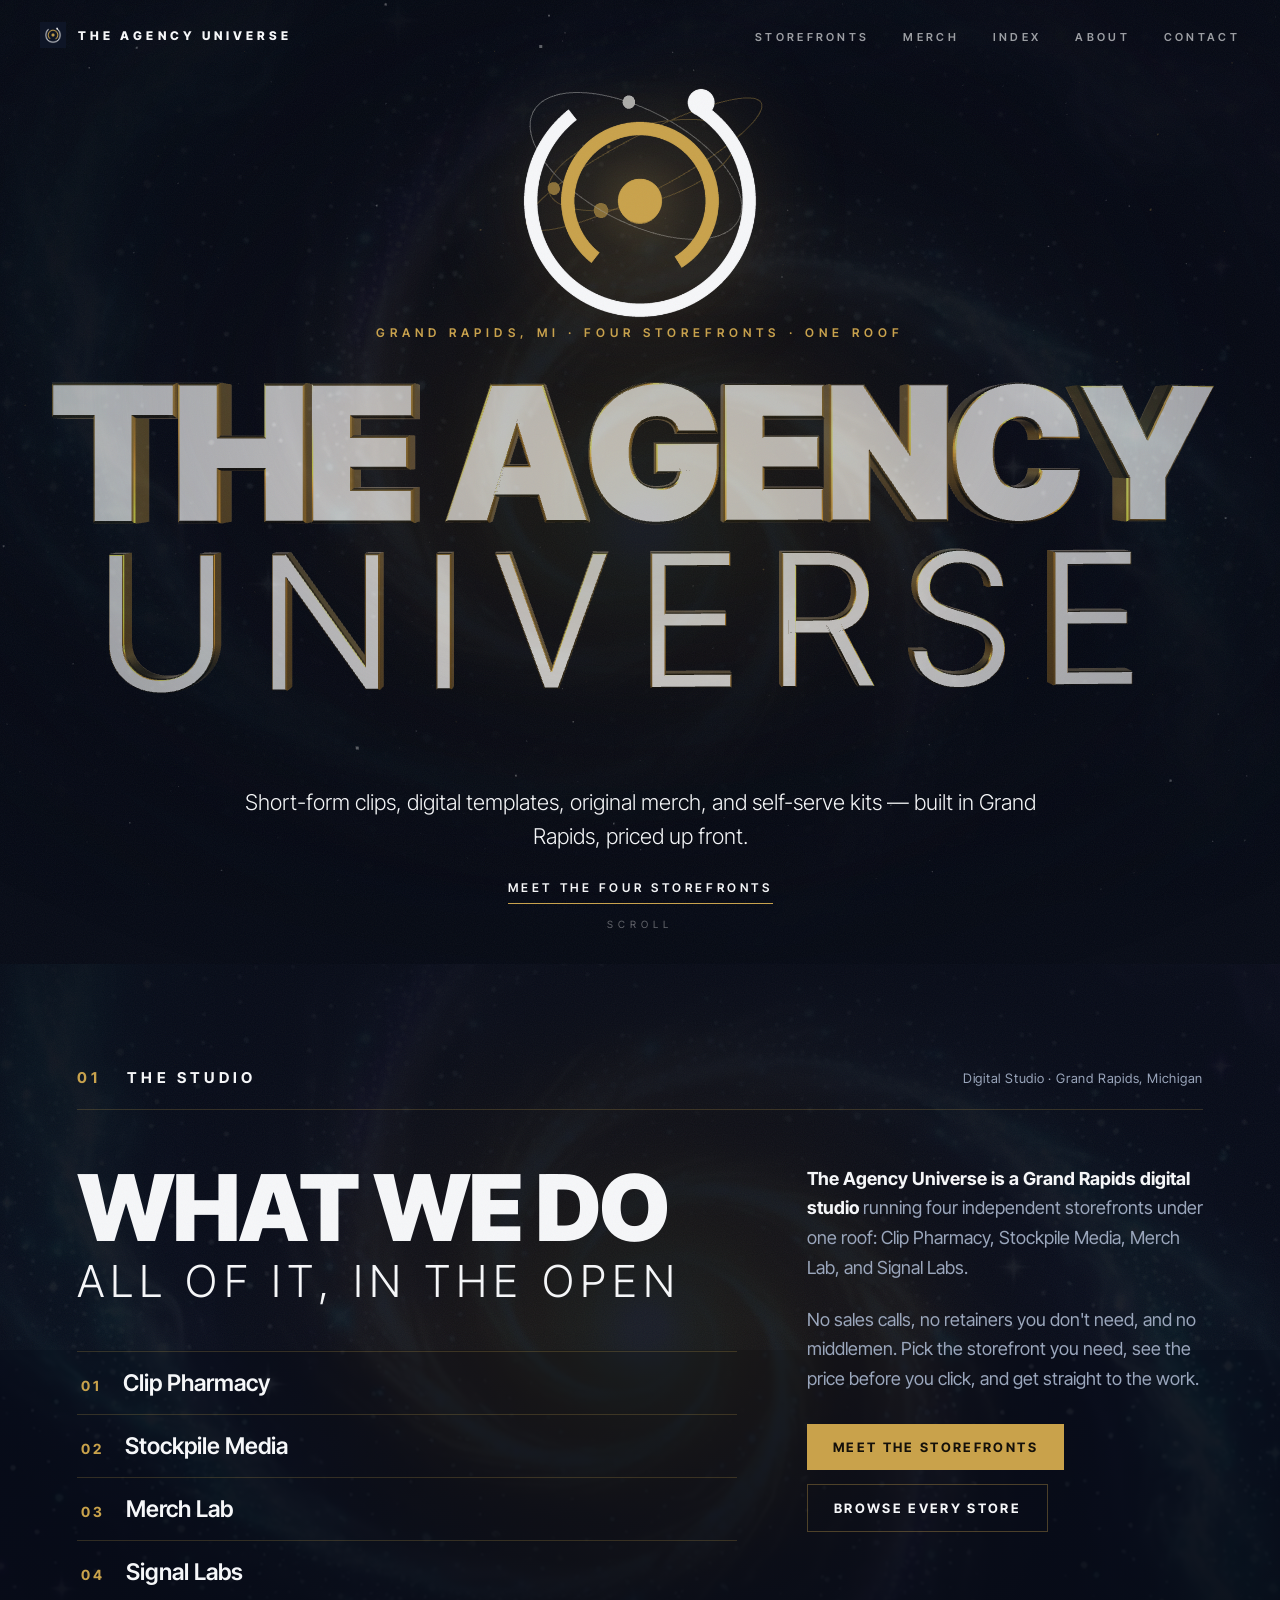
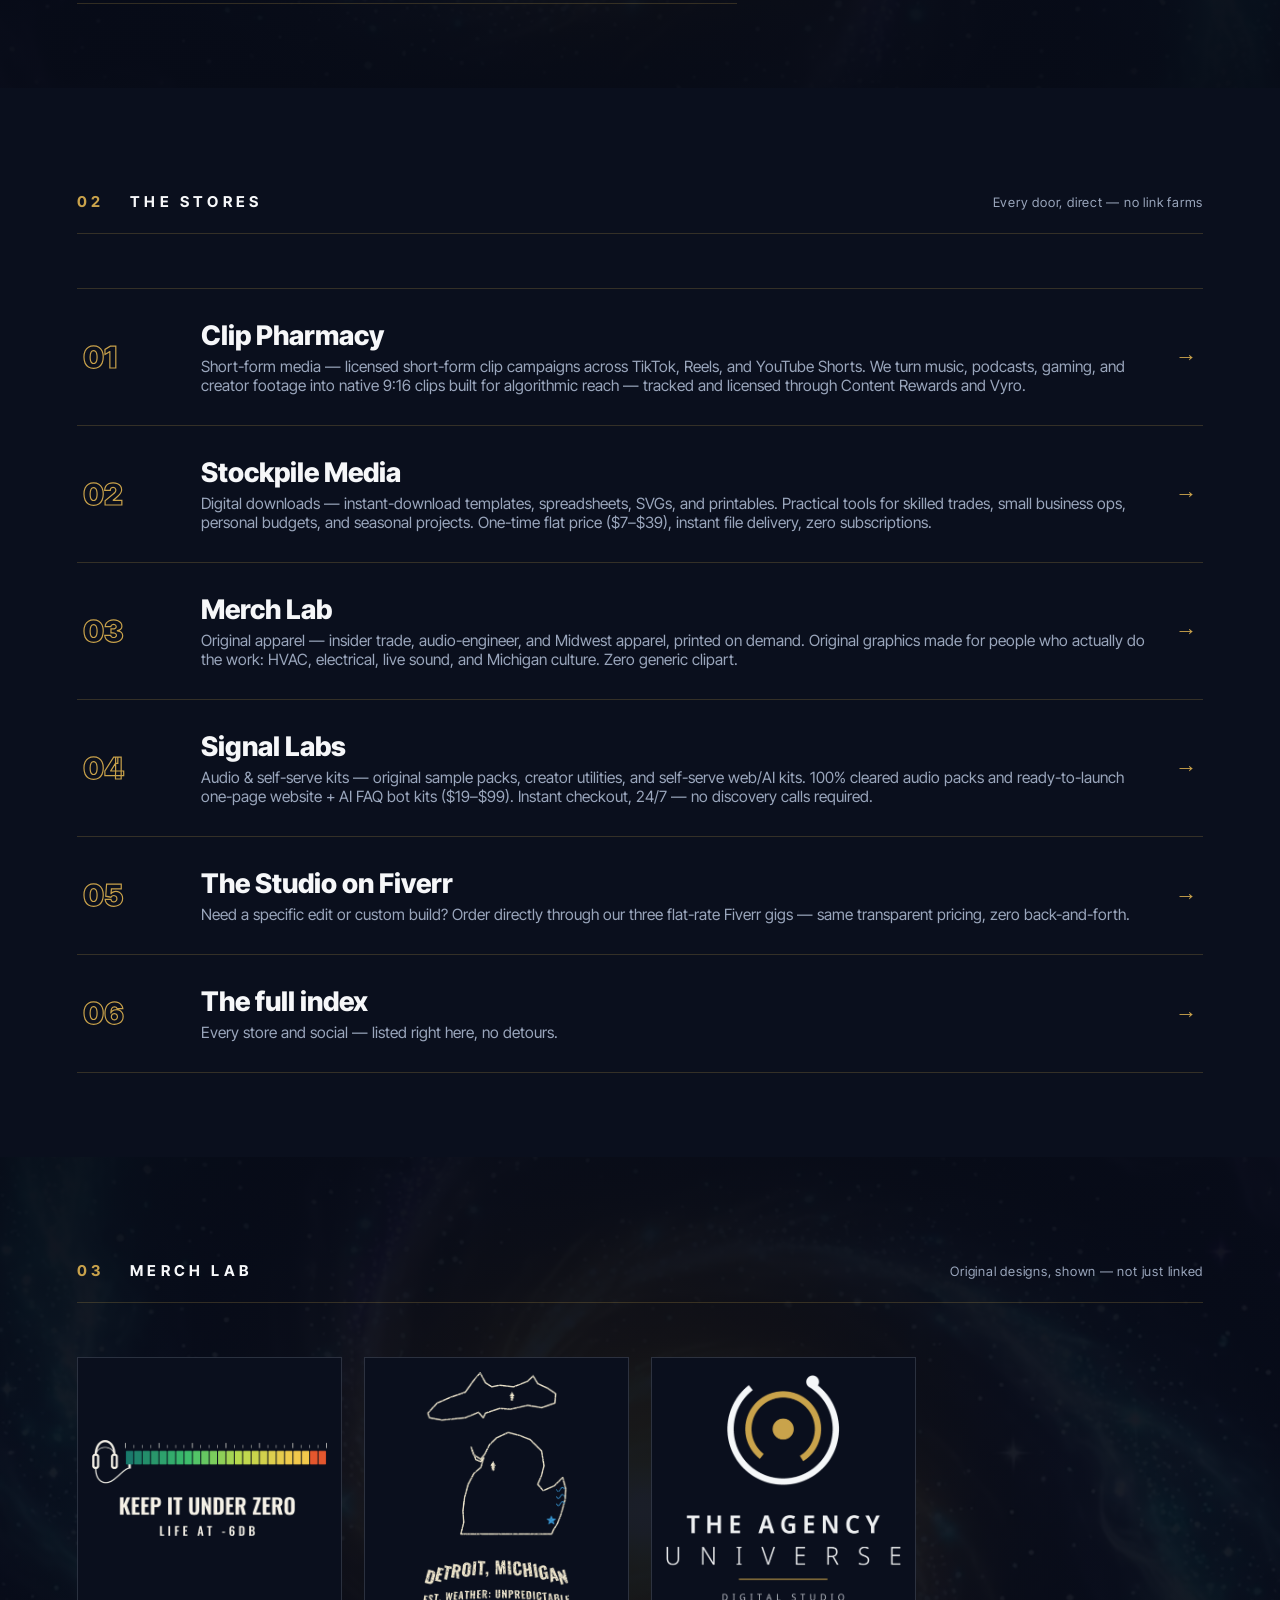
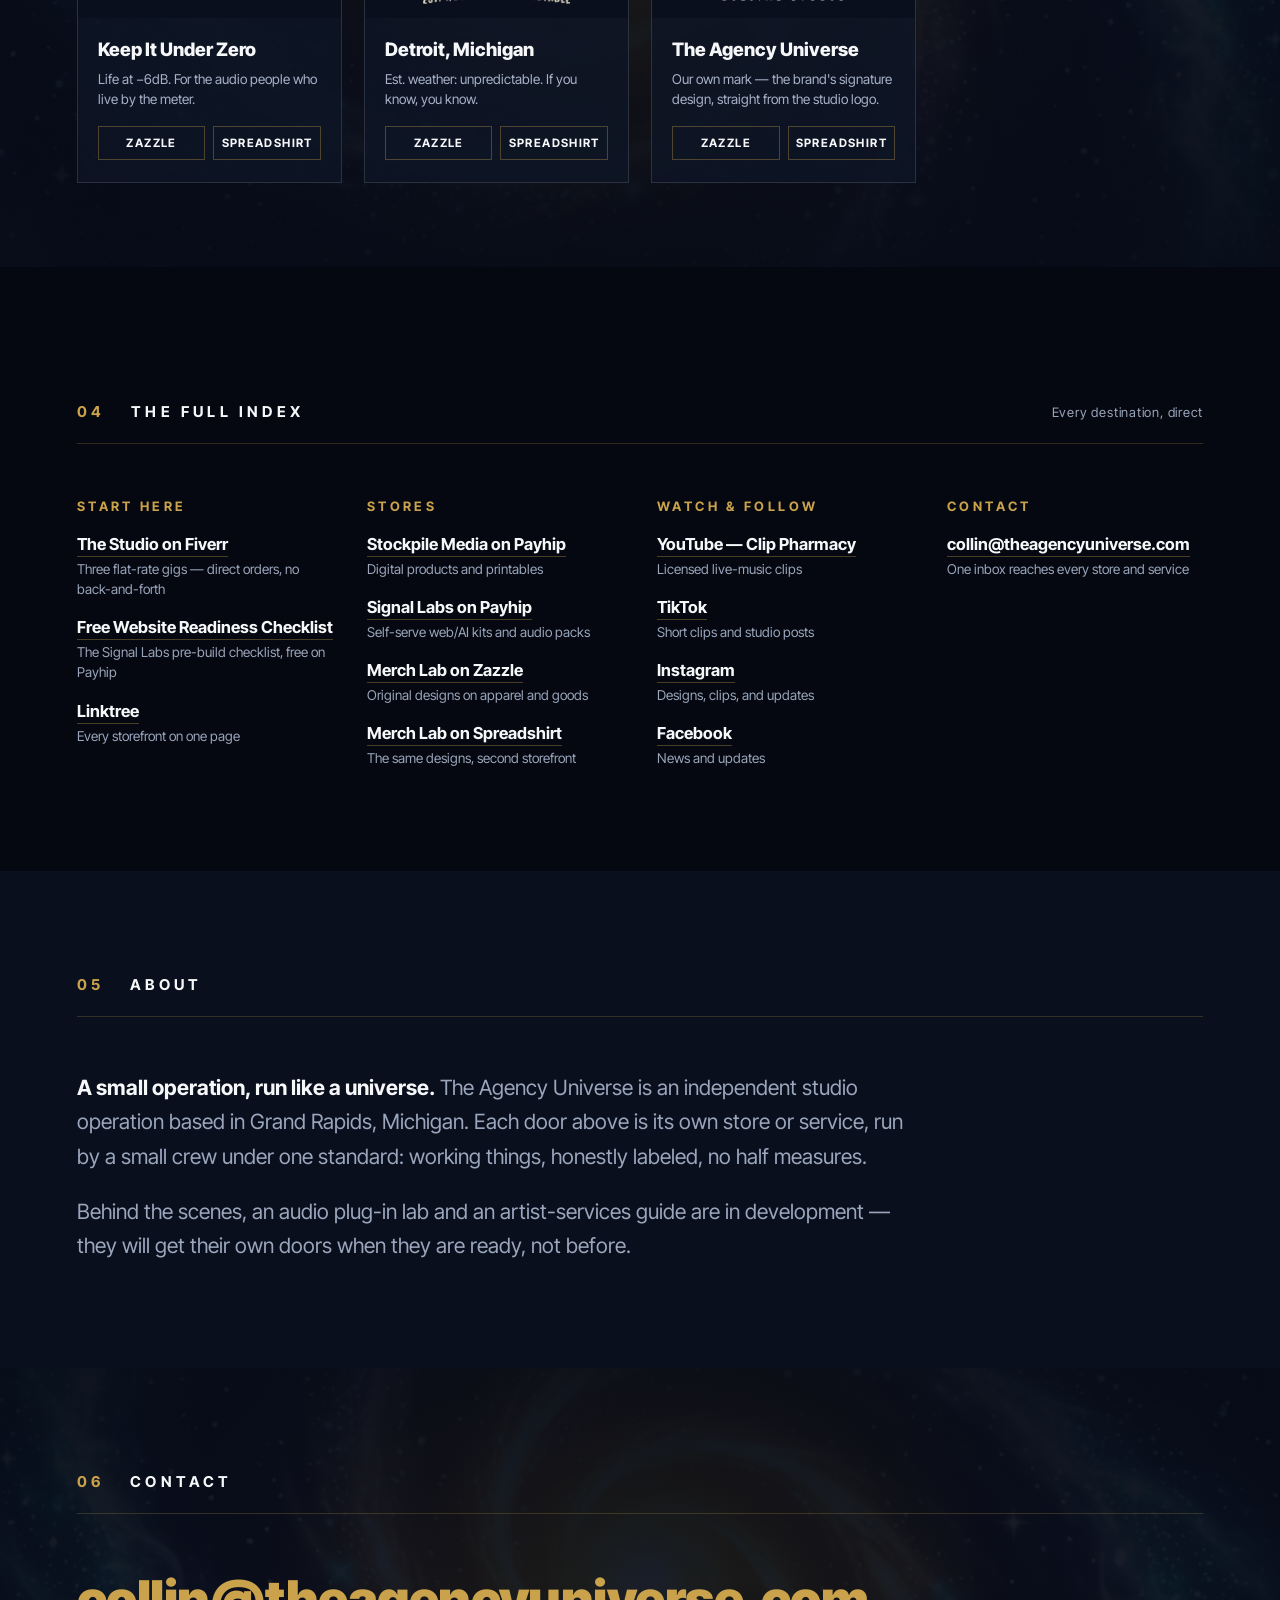
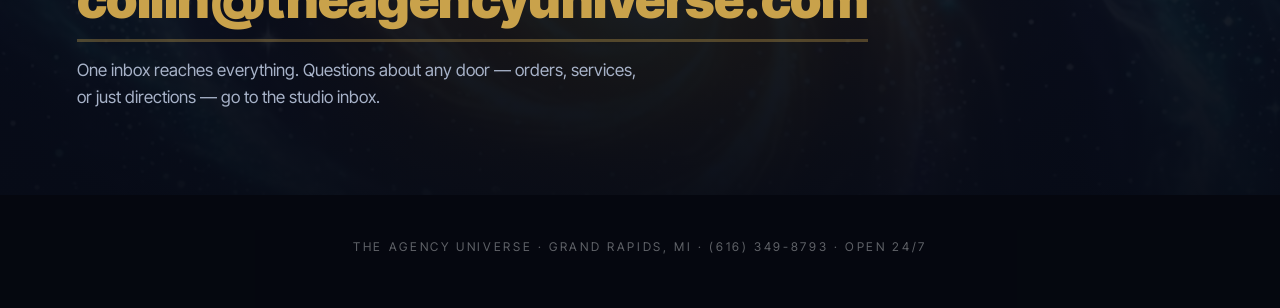
==== commit f9dd5904: "Pine-Tree rollout: 4 flagship doors, pack copy, WebFix pitch removed" ====
--- a/index.html
+++ b/index.html
@@ -2,15 +2,15 @@
 <html lang="en">
 <head>
 <meta charset="UTF-8">
-<meta name="description" content="The Agency Universe is a Grand Rapids, Michigan studio running a family of stores and services under one roof: one-page websites for local businesses (WebFix Local), digital goods, original merch, licensed music clips, and a studio for hire.">
+<meta name="description" content="A Grand Rapids digital studio running four independent storefronts under one roof: Clip Pharmacy, Stockpile Media, Merch Lab, and Signal Labs.">
 <meta name="viewport" content="width=device-width, initial-scale=1.0">
 <meta property="og:type" content="website">
-<meta property="og:title" content="The Agency Universe — Grand Rapids Studio">
-<meta property="og:description" content="Websites, products, merch, and music clips — made in Grand Rapids.">
+<meta property="og:title" content="The Agency Universe — Digital Studio & Brand House | Grand Rapids, MI">
+<meta property="og:description" content="A Grand Rapids digital studio running four independent storefronts under one roof: Clip Pharmacy, Stockpile Media, Merch Lab, and Signal Labs.">
 <meta property="og:url" content="https://theagencyuniverse.com/">
 <meta property="og:image" content="https://theagencyuniverse.com/og-image.png">
 <meta name="twitter:card" content="summary_large_image">
-<title>The Agency Universe — Grand Rapids Studio: Websites, Digital Goods, Merch &amp; Clips</title>
+<title>The Agency Universe — Digital Studio &amp; Brand House | Grand Rapids, MI</title>
 <link rel="canonical" href="https://theagencyuniverse.com/">
 <link rel="icon" href="assets/agency-universe-logo-icon.png">
 <style>
@@ -279,10 +279,10 @@
 <nav>
   <a class="brand" href="#top"><img src="assets/agency-universe-logo-icon.png" alt="">The Agency Universe</a>
   <ul>
-    <li><a href="#services">Services</a></li>
-    <li><a href="#work">Work</a></li>
+    <li><a href="#doors">Storefronts</a></li>
     <li><a href="#merch">Merch</a></li>
-    <li><a href="#index">Stores</a></li>
+    <li><a href="#index">Index</a></li>
+    <li><a href="#about">About</a></li>
     <li><a href="#contact">Contact</a></li>
   </ul>
 </nav>
@@ -293,10 +293,11 @@
 <header class="scene" id="hero">
   <div class="galaxy-bg" aria-hidden="true"></div>
   <img class="hero-mark rv" id="heroMark" src="assets/hero-mark.png" alt="The Agency Universe">
+  <p class="eyebrow rv">Grand Rapids, MI · Four Storefronts · One Roof</p>
   <h1 class="rv">The Agency<span class="thin">Universe</span></h1>
-  <p class="one-line rv">Websites, products, merch, and music clips — made in Grand Rapids.</p>
+  <p class="one-line rv">Short-form clips, digital templates, original merch, and self-serve kits — built in Grand Rapids, priced up front.</p>
   <div class="hero-foot rv">
-    <a class="quiet-link" href="#services">See services &amp; prices</a>
+    <a class="quiet-link" href="#doors">Meet the four storefronts</a>
     <span class="scrollword">Scroll</span>
   </div>
 </header>
@@ -309,83 +310,41 @@
       <div>
         <h2 class="xh1 rv">What we do<span class="thin">All of it, in the open</span></h2>
         <div class="xlist rv">
-          <div><b>01</b> Websites for local businesses</div>
-          <div><b>02</b> Digital products</div>
-          <div><b>03</b> Original merch</div>
-          <div><b>04</b> Licensed music clips</div>
+          <div><b>01</b> Clip Pharmacy</div>
+          <div><b>02</b> Stockpile Media</div>
+          <div><b>03</b> Merch Lab</div>
+          <div><b>04</b> Signal Labs</div>
         </div>
       </div>
       <div class="xside rv">
-        <p><strong>The Agency Universe is a Grand Rapids studio.</strong> We build one-page websites for local businesses, sell digital products and original merch, and publish licensed music clips. Everything is below, with prices.</p>
-        <p>Four kinds of work, each with its own store or service — prices up front, direct links, no middlemen. Start with the services, or jump straight to a store.</p>
-        <div class="xbtns"><a class="xbtn xbtn-gold" href="#services">Services &amp; prices</a><a class="xbtn xbtn-line" href="#index">Browse every store</a></div>
+        <p><strong>The Agency Universe is a Grand Rapids digital studio</strong> running four independent storefronts under one roof: Clip Pharmacy, Stockpile Media, Merch Lab, and Signal Labs.</p>
+        <p>No sales calls, no retainers you don't need, and no middlemen. Pick the storefront you need, see the price before you click, and get straight to the work.</p>
+        <div class="xbtns"><a class="xbtn xbtn-gold" href="#doors">Meet the storefronts</a><a class="xbtn xbtn-line" href="#index">Browse every store</a></div>
       </div>
     </div>
   </div>
 </section>
 
-<!-- ================= SERVICES ================= -->
-<section class="xs" id="services">
-  <div class="xwrap">
-    <div class="xhead rv"><span class="xnum">02</span><span class="xtitle">Services &amp; Prices</span><span class="xnote">Direct prices — the same for everyone</span></div>
-    <div class="xfeat rv">
-      <div><div class="tag">Most popular</div><h3>One-page website</h3><p>A fast one-page site for your business — built, hosted, and launched by WebFix Local.</p></div>
-      <div class="xprice">$750<small>ONE-TIME</small></div>
-    </div>
-    <div class="xcards">
-      <div class="xcard rv"><h3>Google listing fix-up</h3><p>Your Google Business Profile corrected, completed, and set up to be found.</p><div class="p">$249<small>ONE-TIME</small></div></div>
-      <div class="xcard rv"><h3>Website care</h3><p>We keep your site updated, backed up, and changed whenever you need it.</p><div class="p">$300–500<small>/ MONTH</small></div></div>
-      <div class="xcard rv"><h3>Google listing management</h3><p>Regular posts, photos, and upkeep so your listing stays active and accurate.</p><div class="p">$250<small>/ MONTH</small></div></div>
-      <div class="xcard rv"><h3>Care + listing bundle</h3><p>Website care and Google listing management together, for less than both separately.</p><div class="p">$399<small>/ MONTH</small></div></div>
-    </div>
-    <p class="xsnote rv">One-time means one time; monthly plans can be cancelled whenever. Prices published before we talk — the same for everyone.</p>
-    <div class="xextra">
-      <a class="rv" href="https://payhip.com/b/6wjpB"><h3>Get the free Website Readiness Checklist</h3><span>Free on Payhip →</span></a>
-      <a class="rv" href="https://www.fiverr.com/agencyuniverse"><h3>Prefer a marketplace? Hire the studio on Fiverr</h3><span>The studio on Fiverr →</span></a>
-    </div>
-  </div>
-</section>
-
-<!-- ================= WORK ================= -->
-<section class="xs xband" id="work">
-  <div class="xwrap">
-    <div class="xhead rv"><span class="xnum">03</span><span class="xtitle">Our Work</span><span class="xnote">Real websites, live right now</span></div>
-    <div class="xwork rv">
-      <div class="xshot"><div class="bar"><i></i><i></i><i></i><span>ycmxrrow.github.io/webfix-local</span></div><img src="assets/work-webfix.jpg" alt="WebFix Local website"></div>
-      <div class="xwtxt"><span class="xchip">Live site</span><h3>WebFix Local</h3><p>Our own service site — the one-page website offer for local businesses, written, designed, and built by the studio.</p><a class="xlink" href="https://ycmxrrow.github.io/webfix-local/">Visit the live site →</a></div>
-    </div>
-    <div class="xwork flip rv">
-      <div class="xwtxt"><span class="xchip">Preview build</span><h3>Polish Roofing — example build</h3><p>A preview one-page site we built for a Grand Rapids roofing company, so they could see exactly what the $750 build looks like. It is labeled a sample on the page itself.</p><a class="xlink" href="https://ycmxrrow.github.io/webfix-local/pitch/polish-roofing-dd07/mock/">See the preview build →</a></div>
-      <div class="xshot"><div class="bar"><i></i><i></i><i></i><span>webfix-local/pitch/polish-roofing</span></div><img src="assets/work-polish.jpg" alt="Polish Roofing preview build"></div>
-    </div>
-    <div class="xwork rv">
-      <div class="xshot"><div class="bar"><i></i><i></i><i></i><span>theagencyuniverse.com</span></div><img src="assets/work-hub.jpg" alt="The Agency Universe hub"></div>
-      <div class="xwtxt"><span class="xchip">This site</span><h3>The Agency Universe hub</h3><p>This page — the studio's own front door. Designed and built in-house; every section on it is one of our services or stores.</p><a class="xlink" href="#top">Back to the top →</a></div>
-    </div>
-  </div>
-</section>
-
 <!-- ================= STORES ================= -->
 <section class="xs" id="doors">
   <div class="xwrap">
-    <div class="xhead rv"><span class="xnum">04</span><span class="xtitle">The Stores</span><span class="xnote">Every door, direct — no link farms</span></div>
-    <a class="xdoor rv" href="https://ycmxrrow.github.io/webfix-local/"><div class="n">01</div><div><h3>WebFix Local</h3><p>One-page websites for local businesses — built, hosted, and looked after.</p></div><div class="go">→</div></a>
-    <a class="xdoor rv" href="https://www.fiverr.com/agencyuniverse"><div class="n">02</div><div><h3>The Studio, for hire</h3><p>Websites, AI chatbots, and video editing — the crew, on Fiverr.</p></div><div class="go">→</div></a>
-    <a class="xdoor rv" href="https://payhip.com/AgencyUniverseStore"><div class="n">03</div><div><h3>Stockpile Media</h3><p>Digital products and printables — budget systems, business forms, party packs.</p></div><div class="go">→</div></a>
-    <a class="xdoor rv" href="#merch"><div class="n">04</div><div><h3>Merch Lab</h3><p>Original designs on apparel and goods — audio humor, Michigan weather, the trades.</p></div><div class="go">→</div></a>
-    <a class="xdoor rv" href="https://www.youtube.com/@TheAgencyUniverse"><div class="n">05</div><div><h3>Clip Pharmacy</h3><p>Short-form clips from licensed live-music campaigns, on YouTube.</p></div><div class="go">→</div></a>
-    <a class="xdoor rv" href="#index"><div class="n">06</div><div><h3>The full index</h3><p>Every store, service, and social — listed right here, no detours.</p></div><div class="go">→</div></a>
+    <div class="xhead rv"><span class="xnum">02</span><span class="xtitle">The Stores</span><span class="xnote">Every door, direct — no link farms</span></div>
+    <a class="xdoor rv" href="https://linktr.ee/theagencyuniverse"><div class="n">01</div><div><h3>Clip Pharmacy</h3><p>Short-form media — licensed short-form clip campaigns across TikTok, Reels, and YouTube Shorts. We turn music, podcasts, gaming, and creator footage into native 9:16 clips built for algorithmic reach — tracked and licensed through Content Rewards and Vyro.</p></div><div class="go">→</div></a>
+    <a class="xdoor rv" href="https://payhip.com/AgencyUniverseStore"><div class="n">02</div><div><h3>Stockpile Media</h3><p>Digital downloads — instant-download templates, spreadsheets, SVGs, and printables. Practical tools for skilled trades, small business ops, personal budgets, and seasonal projects. One-time flat price ($7–$39), instant file delivery, zero subscriptions.</p></div><div class="go">→</div></a>
+    <a class="xdoor rv" href="https://www.zazzle.com/store/theagencyuniverse"><div class="n">03</div><div><h3>Merch Lab</h3><p>Original apparel — insider trade, audio-engineer, and Midwest apparel, printed on demand. Original graphics made for people who actually do the work: HVAC, electrical, live sound, and Michigan culture. Zero generic clipart.</p></div><div class="go">→</div></a>
+    <a class="xdoor rv" href="https://payhip.com/AgencyUniverseStore"><div class="n">04</div><div><h3>Signal Labs</h3><p>Audio &amp; self-serve kits — original sample packs, creator utilities, and self-serve web/AI kits. 100% cleared audio packs and ready-to-launch one-page website + AI FAQ bot kits ($19–$99). Instant checkout, 24/7 — no discovery calls required.</p></div><div class="go">→</div></a>
+    <a class="xdoor rv" href="https://www.fiverr.com/agencyuniverse"><div class="n">05</div><div><h3>The Studio on Fiverr</h3><p>Need a specific edit or custom build? Order directly through our three flat-rate Fiverr gigs — same transparent pricing, zero back-and-forth.</p></div><div class="go">→</div></a>
+    <a class="xdoor rv" href="#index"><div class="n">06</div><div><h3>The full index</h3><p>Every store and social — listed right here, no detours.</p></div><div class="go">→</div></a>
   </div>
 </section>
 
 <!-- ================= MERCH ================= -->
 <section class="xs xband" id="merch">
   <div class="xwrap">
-    <div class="xhead rv"><span class="xnum">05</span><span class="xtitle">Merch Lab</span><span class="xnote">Original designs, shown — not just linked</span></div>
+    <div class="xhead rv"><span class="xnum">03</span><span class="xtitle">Merch Lab</span><span class="xnote">Original designs, shown — not just linked</span></div>
     <div class="xmgrid">
       <div class="xmcard rv"><div class="imgbox"><img src="assets/merch-keep-it-under-zero.webp" alt="Keep It Under Zero"></div><div class="b"><h3>Keep It Under Zero</h3><p>Life at −6dB. For the audio people who live by the meter.</p><div class="shops"><a href="https://www.zazzle.com/store/theagencyuniverse">Zazzle</a><a href="https://the-agency-universe.myspreadshop.com/">Spreadshirt</a></div></div></div>
       <div class="xmcard rv"><div class="imgbox"><img src="assets/merch-michigan-weather.webp" alt="Detroit, Michigan"></div><div class="b"><h3>Detroit, Michigan</h3><p>Est. weather: unpredictable. If you know, you know.</p><div class="shops"><a href="https://www.zazzle.com/store/theagencyuniverse">Zazzle</a><a href="https://the-agency-universe.myspreadshop.com/">Spreadshirt</a></div></div></div>
-      <div class="xmcard rv"><div class="imgbox"><img src="assets/merch-measure-twice.webp" alt="Measure Twice, Charge Once"></div><div class="b"><h3>Measure Twice, Charge Once</h3><p>The trades' first rule, amended. For people who bill for getting it right.</p><div class="shops"><a href="https://www.zazzle.com/store/theagencyuniverse">Zazzle</a><a href="https://the-agency-universe.myspreadshop.com/">Spreadshirt</a></div></div></div>
       <div class="xmcard rv"><div class="imgbox"><img src="assets/merch-agency-universe.webp" alt="The Agency Universe"></div><div class="b"><h3>The Agency Universe</h3><p>Our own mark — the brand's signature design, straight from the studio logo.</p><div class="shops"><a href="https://www.zazzle.com/store/theagencyuniverse">Zazzle</a><a href="https://the-agency-universe.myspreadshop.com/">Spreadshirt</a></div></div></div>
     </div>
   </div>
@@ -394,17 +353,18 @@
 <!-- ================= INDEX ================= -->
 <section class="xs" id="index">
   <div class="xwrap">
-    <div class="xhead rv"><span class="xnum">06</span><span class="xtitle">The Full Index</span><span class="xnote">Every destination, direct</span></div>
+    <div class="xhead rv"><span class="xnum">04</span><span class="xtitle">The Full Index</span><span class="xnote">Every destination, direct</span></div>
     <div class="xindex rv">
       <div>
-        <h4>Websites &amp; services</h4>
-        <div class="xitem"><a href="https://ycmxrrow.github.io/webfix-local/">WebFix Local</a><p>One-page websites for local businesses</p></div>
-        <div class="xitem"><a href="https://payhip.com/b/6wjpB">Free Website Readiness Checklist</a><p>The pre-build checklist, free on Payhip</p></div>
-        <div class="xitem"><a href="https://www.fiverr.com/agencyuniverse">The Studio on Fiverr</a><p>Hire the crew — websites, chatbots, video editing</p></div>
+        <h4>Start here</h4>
+        <div class="xitem"><a href="https://www.fiverr.com/agencyuniverse">The Studio on Fiverr</a><p>Three flat-rate gigs — direct orders, no back-and-forth</p></div>
+        <div class="xitem"><a href="https://payhip.com/b/6wjpB">Free Website Readiness Checklist</a><p>The Signal Labs pre-build checklist, free on Payhip</p></div>
+        <div class="xitem"><a href="https://linktr.ee/theagencyuniverse">Linktree</a><p>Every storefront on one page</p></div>
       </div>
       <div>
         <h4>Stores</h4>
         <div class="xitem"><a href="https://payhip.com/AgencyUniverseStore">Stockpile Media on Payhip</a><p>Digital products and printables</p></div>
+        <div class="xitem"><a href="https://payhip.com/AgencyUniverseStore">Signal Labs on Payhip</a><p>Self-serve web/AI kits and audio packs</p></div>
         <div class="xitem"><a href="https://www.zazzle.com/store/theagencyuniverse">Merch Lab on Zazzle</a><p>Original designs on apparel and goods</p></div>
         <div class="xitem"><a href="https://the-agency-universe.myspreadshop.com/">Merch Lab on Spreadshirt</a><p>The same designs, second storefront</p></div>
       </div>
@@ -426,7 +386,7 @@
 <!-- ================= ABOUT ================= -->
 <section class="xs" id="about">
   <div class="xwrap">
-    <div class="xhead rv"><span class="xnum">07</span><span class="xtitle">About</span></div>
+    <div class="xhead rv"><span class="xnum">05</span><span class="xtitle">About</span></div>
     <div class="xabout rv">
       <p><strong>A small operation, run like a universe.</strong> The Agency Universe is an independent studio operation based in Grand Rapids, Michigan. Each door above is its own store or service, run by a small crew under one standard: working things, honestly labeled, no half measures.</p>
       <p>Behind the scenes, an audio plug-in lab and an artist-services guide are in development — they will get their own doors when they are ready, not before.</p>
@@ -437,7 +397,7 @@
 <!-- ================= CONTACT ================= -->
 <section class="xs xband" id="contact">
   <div class="xwrap xcontact">
-    <div class="xhead rv"><span class="xnum">08</span><span class="xtitle">Contact</span></div>
+    <div class="xhead rv"><span class="xnum">06</span><span class="xtitle">Contact</span></div>
     <a class="xmail rv" href="mailto:collin@theagencyuniverse.com">collin@theagencyuniverse.com</a>
     <p class="rv">One inbox reaches everything. Questions about any door — orders, services, or just directions — go to the studio inbox.</p>
   </div>
@@ -445,7 +405,7 @@
 
 </main>
 
-<footer>© 2026 The Agency Universe · Grand Rapids, Michigan</footer>
+<footer>The Agency Universe · Grand Rapids, MI · (616) 349-8793 · Open 24/7</footer>
 
 <script src="assets/fonts3d/hl3d-f4.js"></script>
 <script>window.HL3D_CFG={"fs1": 186, "lh1": 0.92, "fs2": 186, "lh2": 0.92, "depth1": 0.11, "depth2": 0.06, "base1": 508, "base2": 679, "bevT": 0.24, "bevS": 0.15, "bevSeg": 3};</script>
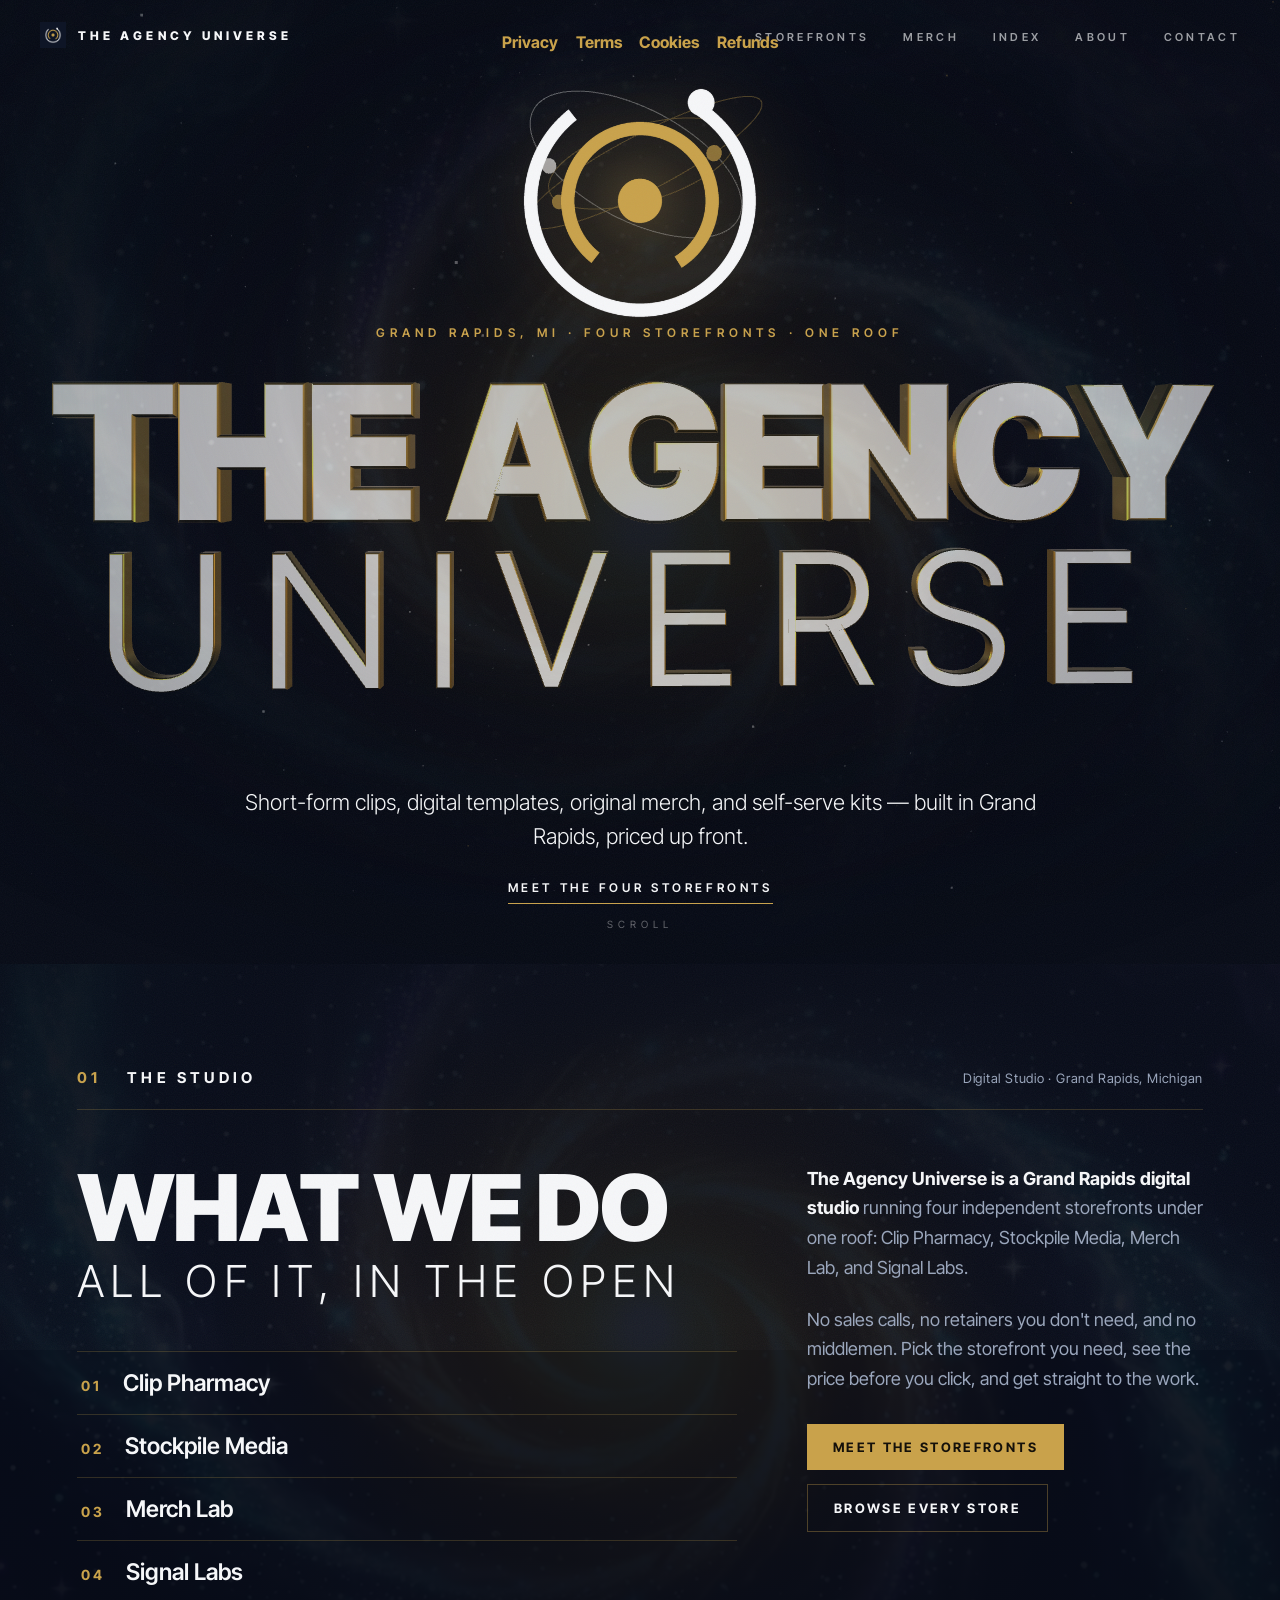
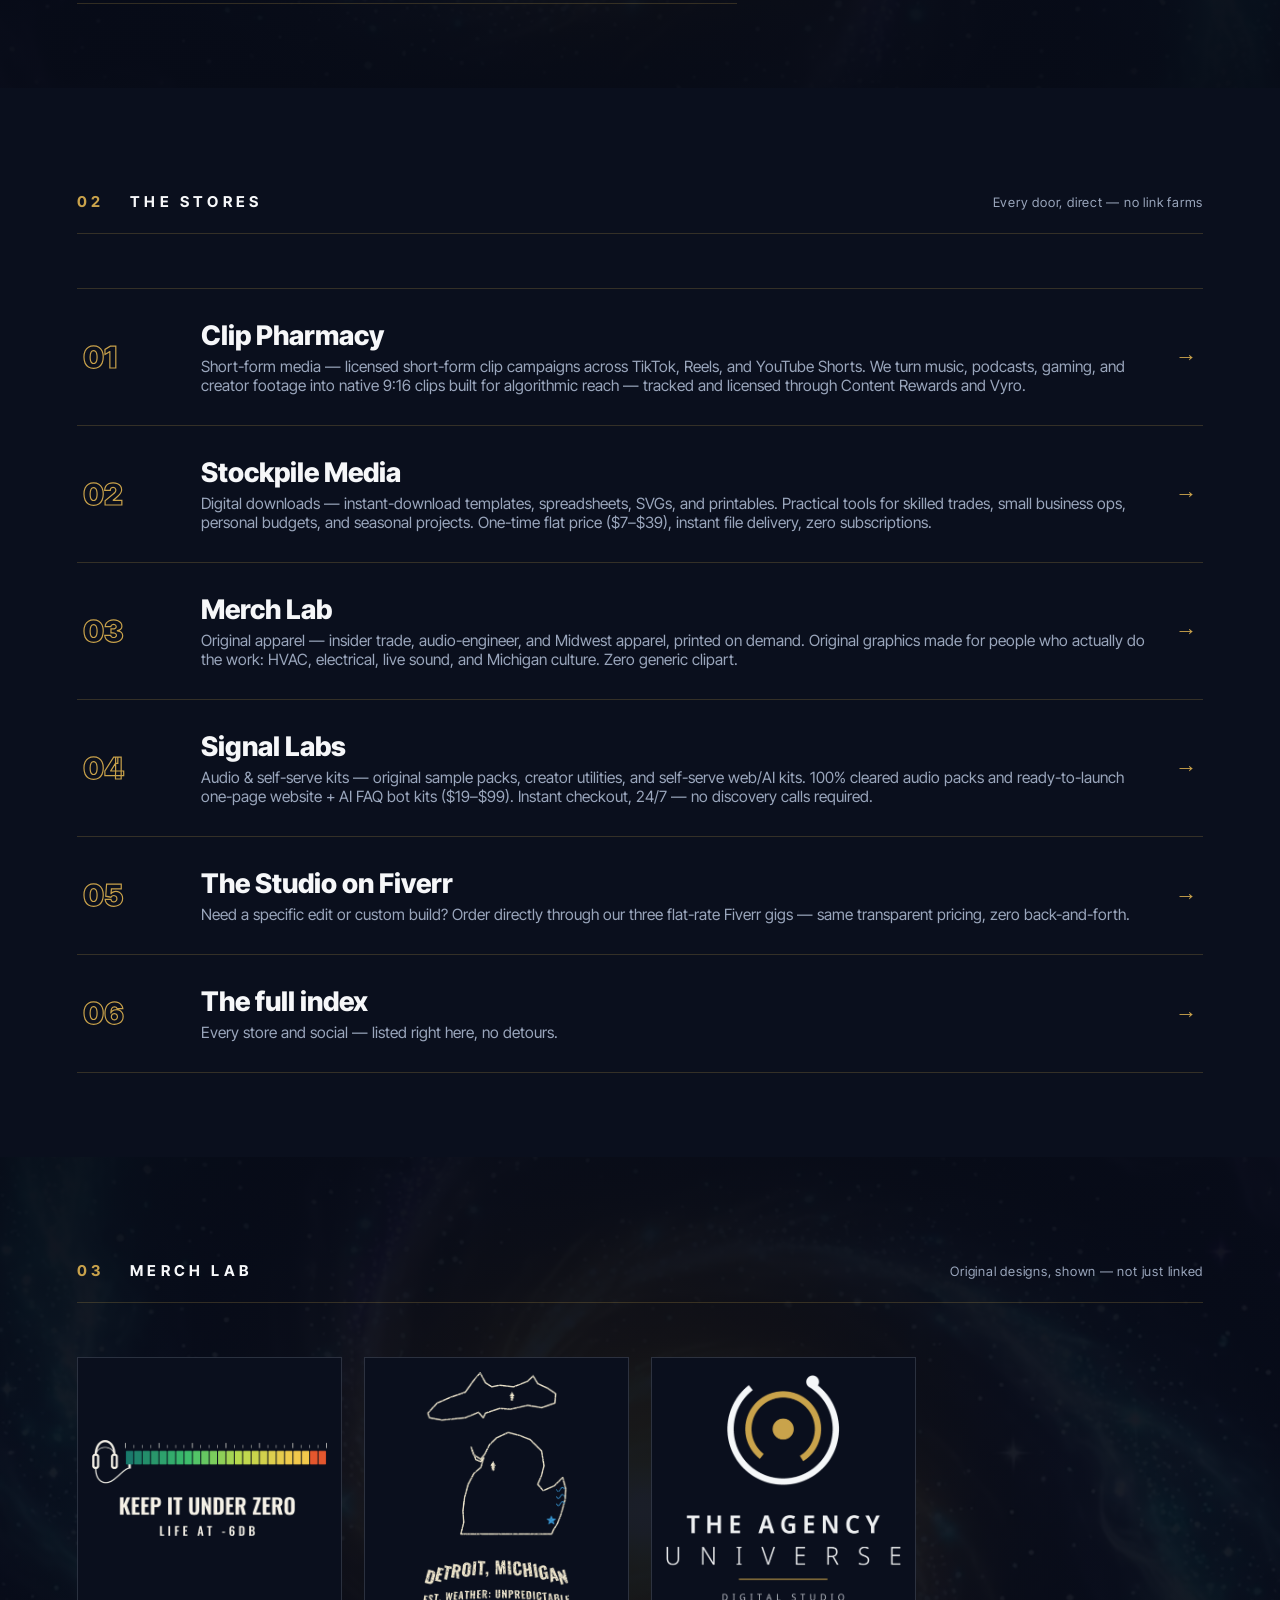
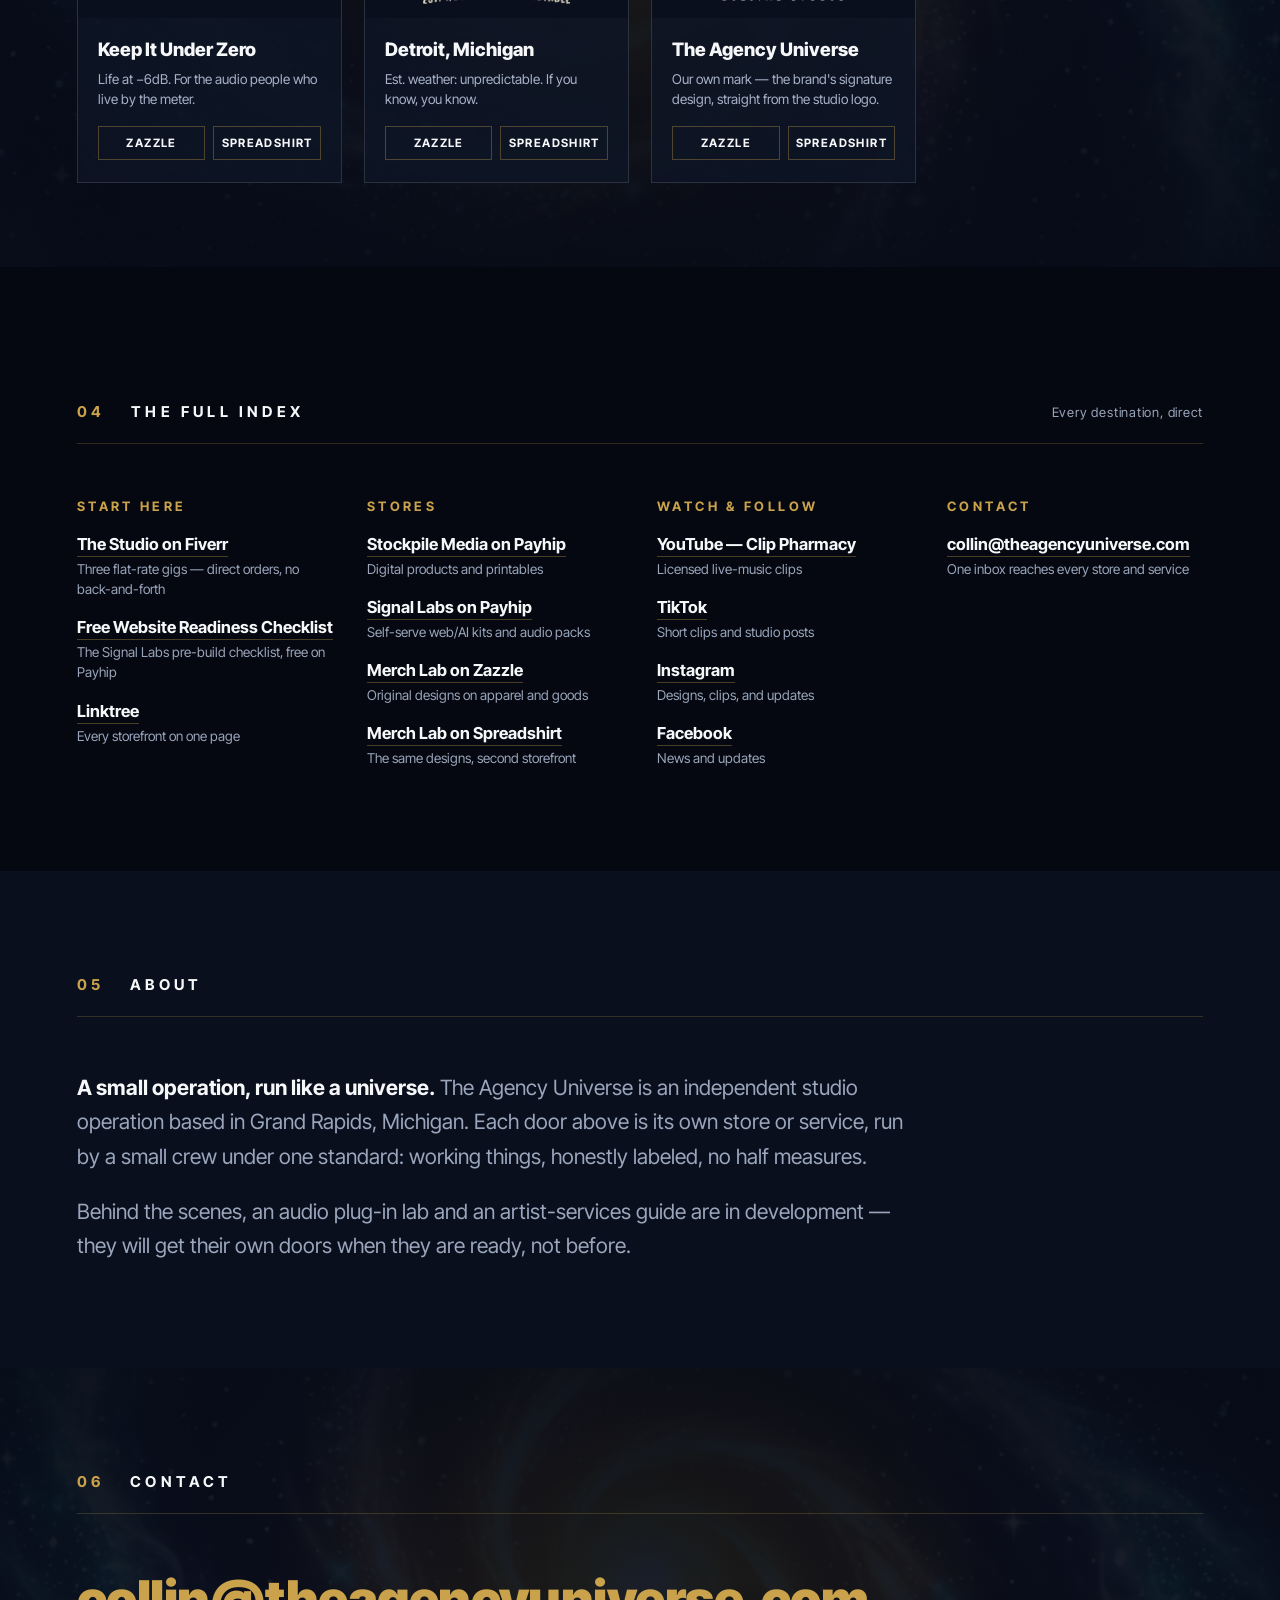
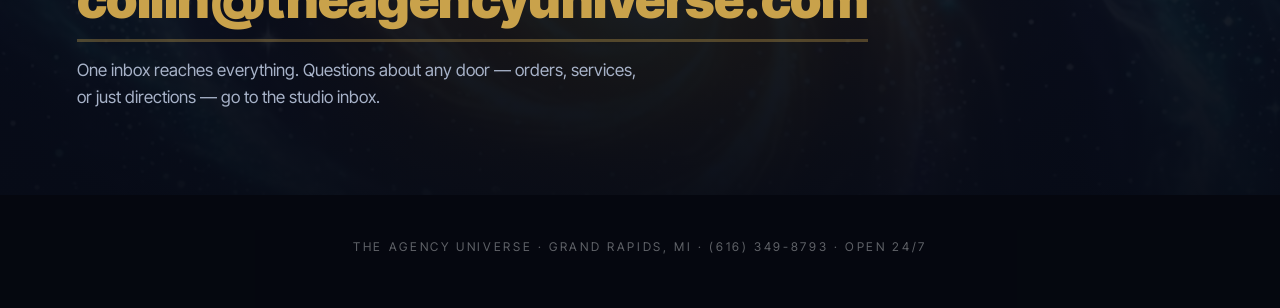
==== commit 6b9e7f61: "Add legal pack: privacy, terms, cookies, refunds + footer legal links" ====
--- a/index.html
+++ b/index.html
@@ -406,6 +406,7 @@
 </main>
 
 <footer>The Agency Universe · Grand Rapids, MI · (616) 349-8793 · Open 24/7</footer>
+<nav class="legalfoot" aria-label="Legal" style="display:flex;gap:1.1rem;flex-wrap:wrap;justify-content:center;margin-top:.6rem"><a style="color:#C9A24B;font-weight:700;text-decoration:none" href="privacy.html">Privacy</a><a style="color:#C9A24B;font-weight:700;text-decoration:none" href="terms.html">Terms</a><a style="color:#C9A24B;font-weight:700;text-decoration:none" href="cookies.html">Cookies</a><a style="color:#C9A24B;font-weight:700;text-decoration:none" href="refunds.html">Refunds</a></nav>
 
 <script src="assets/fonts3d/hl3d-f4.js"></script>
 <script>window.HL3D_CFG={"fs1": 186, "lh1": 0.92, "fs2": 186, "lh2": 0.92, "depth1": 0.11, "depth2": 0.06, "base1": 508, "base2": 679, "bevT": 0.24, "bevS": 0.15, "bevSeg": 3};</script>
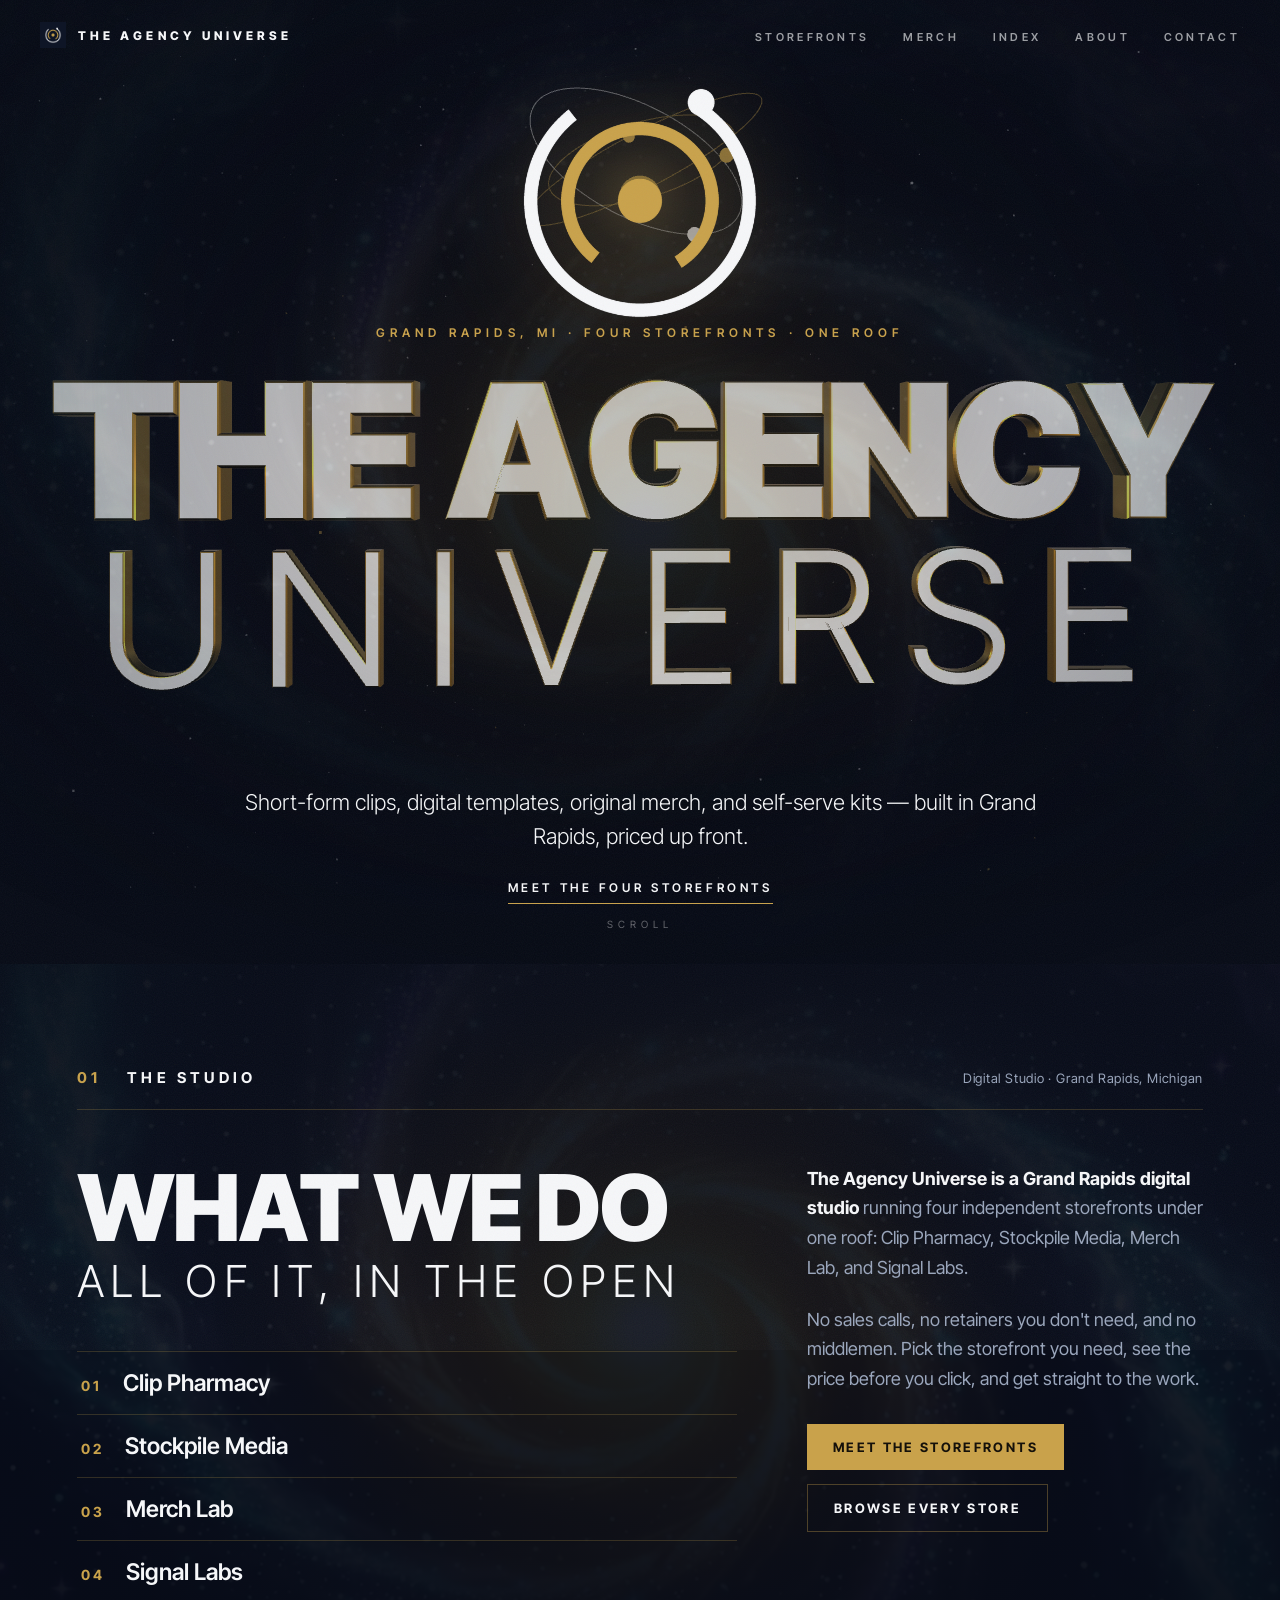
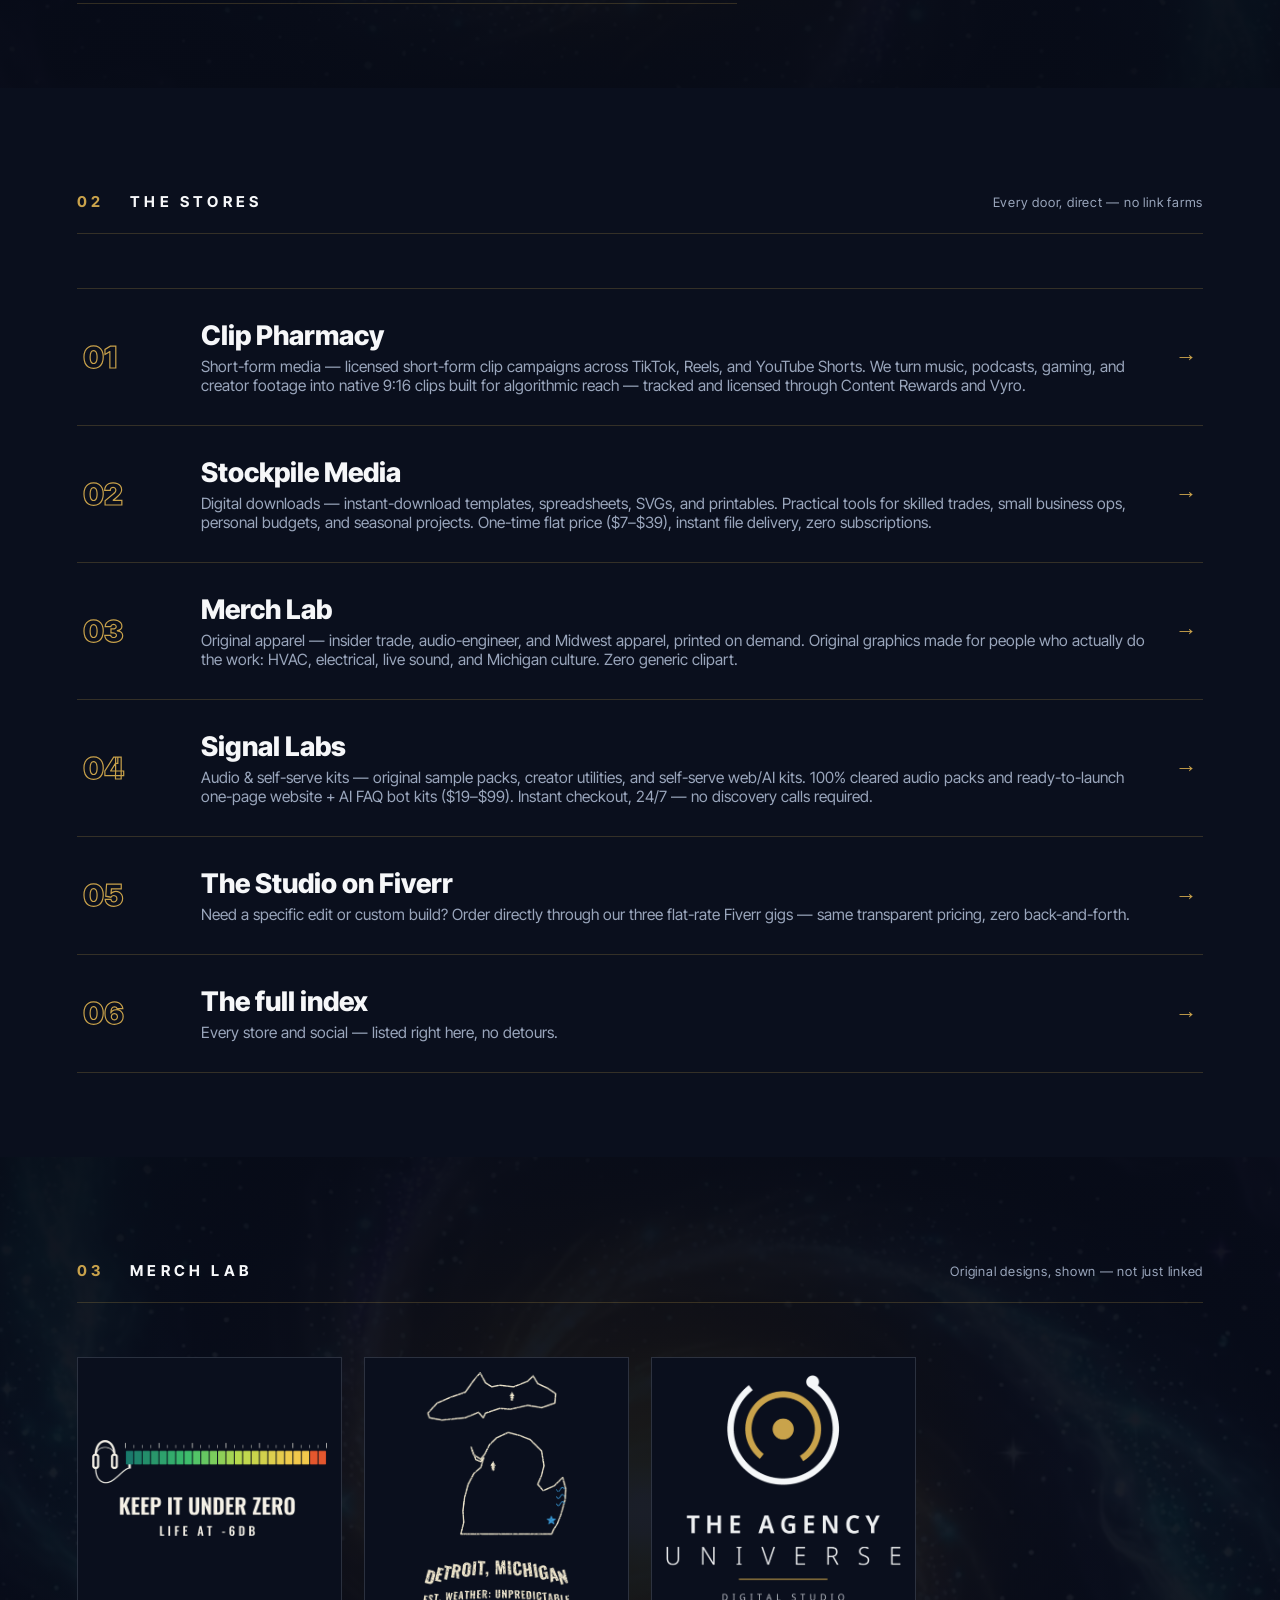
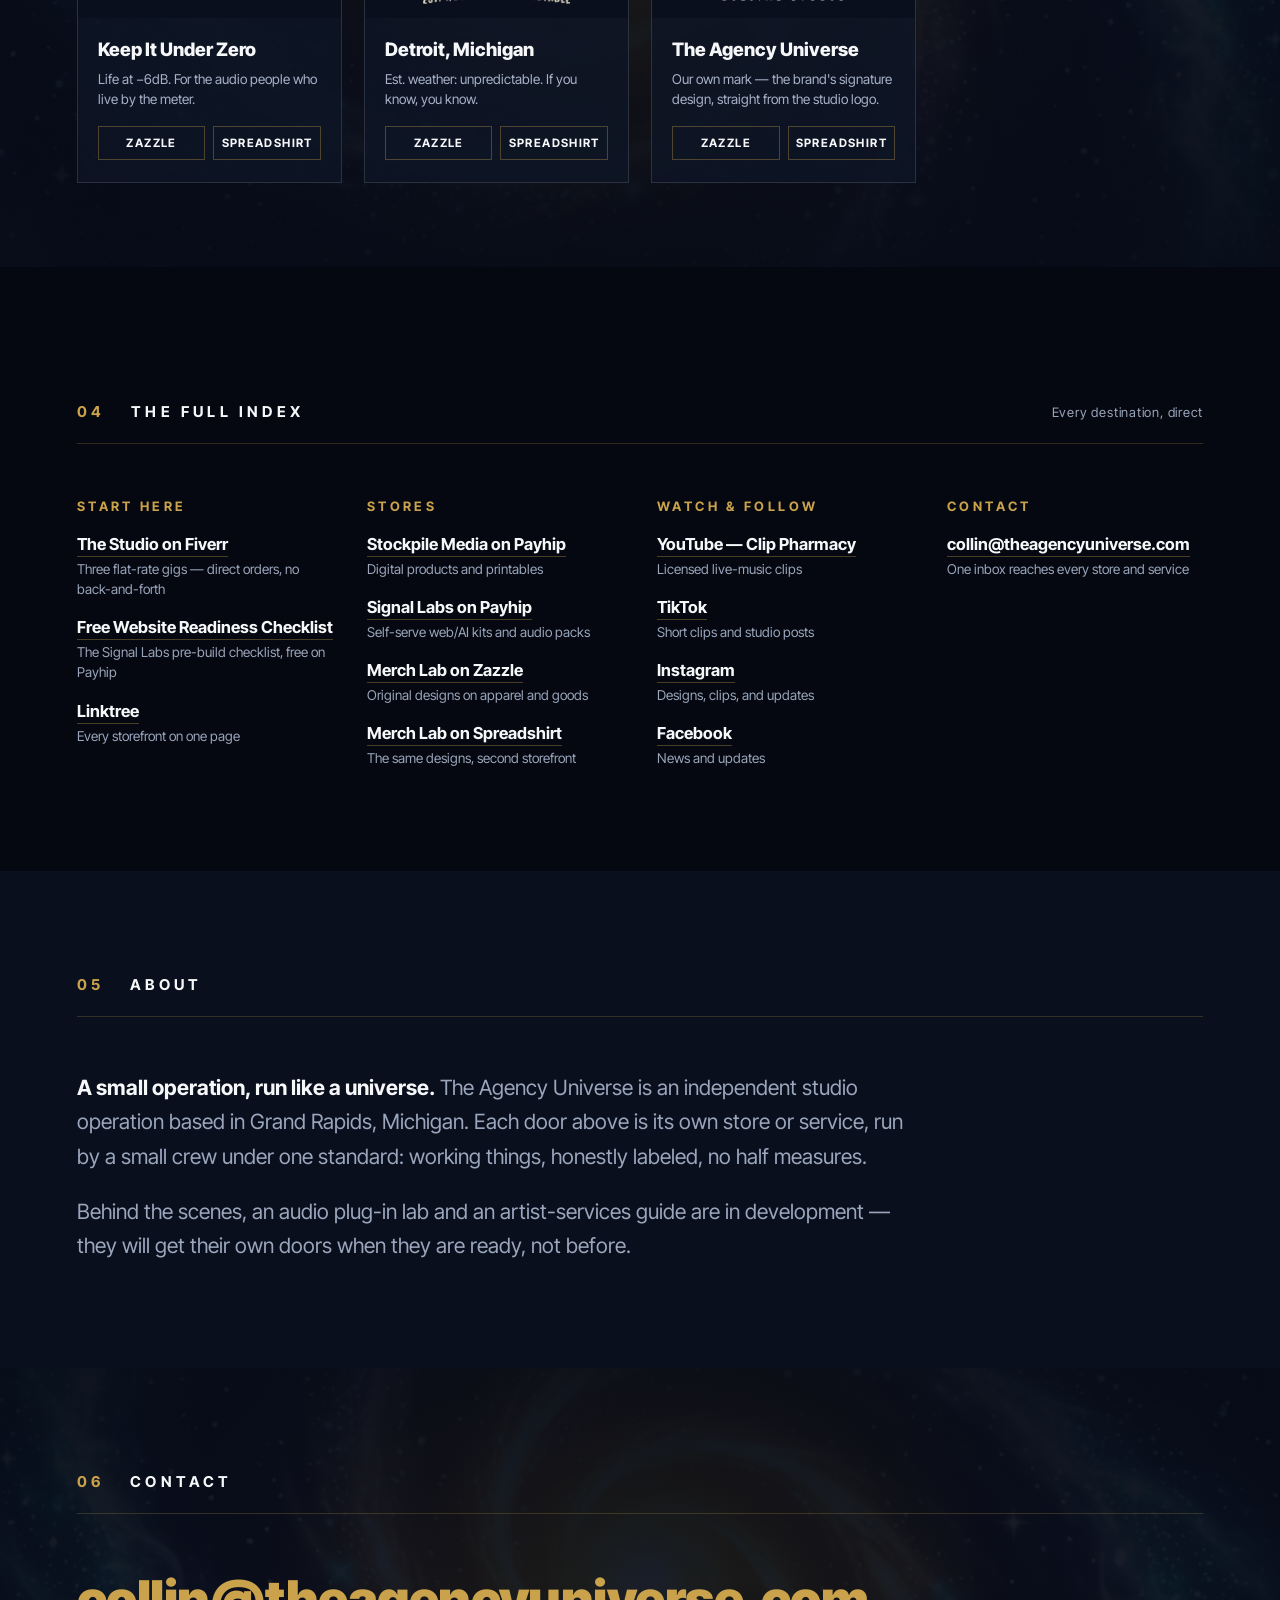
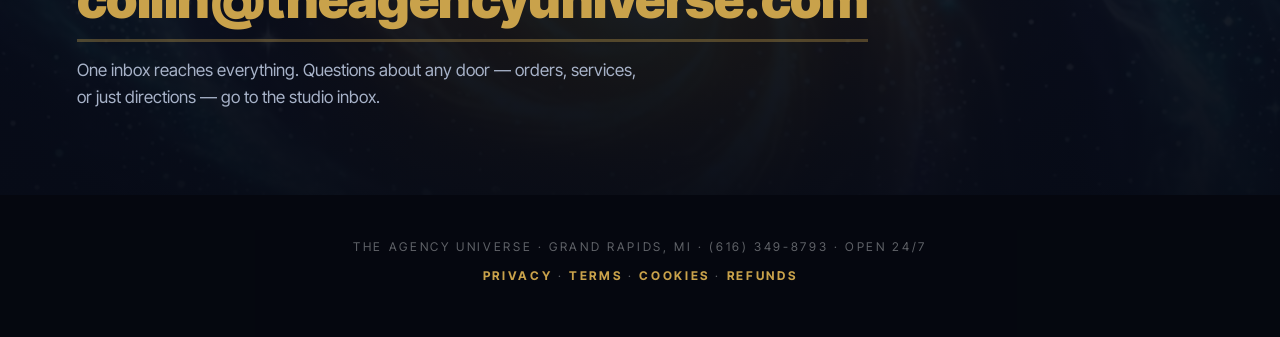
==== commit a7e9b8f5: "Move legal links inside footer, bottom of page" ====
--- a/index.html
+++ b/index.html
@@ -405,8 +405,7 @@
 
 </main>
 
-<footer>The Agency Universe · Grand Rapids, MI · (616) 349-8793 · Open 24/7</footer>
-<nav class="legalfoot" aria-label="Legal" style="display:flex;gap:1.1rem;flex-wrap:wrap;justify-content:center;margin-top:.6rem"><a style="color:#C9A24B;font-weight:700;text-decoration:none" href="privacy.html">Privacy</a><a style="color:#C9A24B;font-weight:700;text-decoration:none" href="terms.html">Terms</a><a style="color:#C9A24B;font-weight:700;text-decoration:none" href="cookies.html">Cookies</a><a style="color:#C9A24B;font-weight:700;text-decoration:none" href="refunds.html">Refunds</a></nav>
+<footer>The Agency Universe · Grand Rapids, MI · (616) 349-8793 · Open 24/7<div class="legalfoot" style="margin-top:14px"><a style="color:#C9A24B;font-weight:700;text-decoration:none" href="privacy.html">Privacy</a> · <a style="color:#C9A24B;font-weight:700;text-decoration:none" href="terms.html">Terms</a> · <a style="color:#C9A24B;font-weight:700;text-decoration:none" href="cookies.html">Cookies</a> · <a style="color:#C9A24B;font-weight:700;text-decoration:none" href="refunds.html">Refunds</a></div></footer>
 
 <script src="assets/fonts3d/hl3d-f4.js"></script>
 <script>window.HL3D_CFG={"fs1": 186, "lh1": 0.92, "fs2": 186, "lh2": 0.92, "depth1": 0.11, "depth2": 0.06, "base1": 508, "base2": 679, "bevT": 0.24, "bevS": 0.15, "bevSeg": 3};</script>
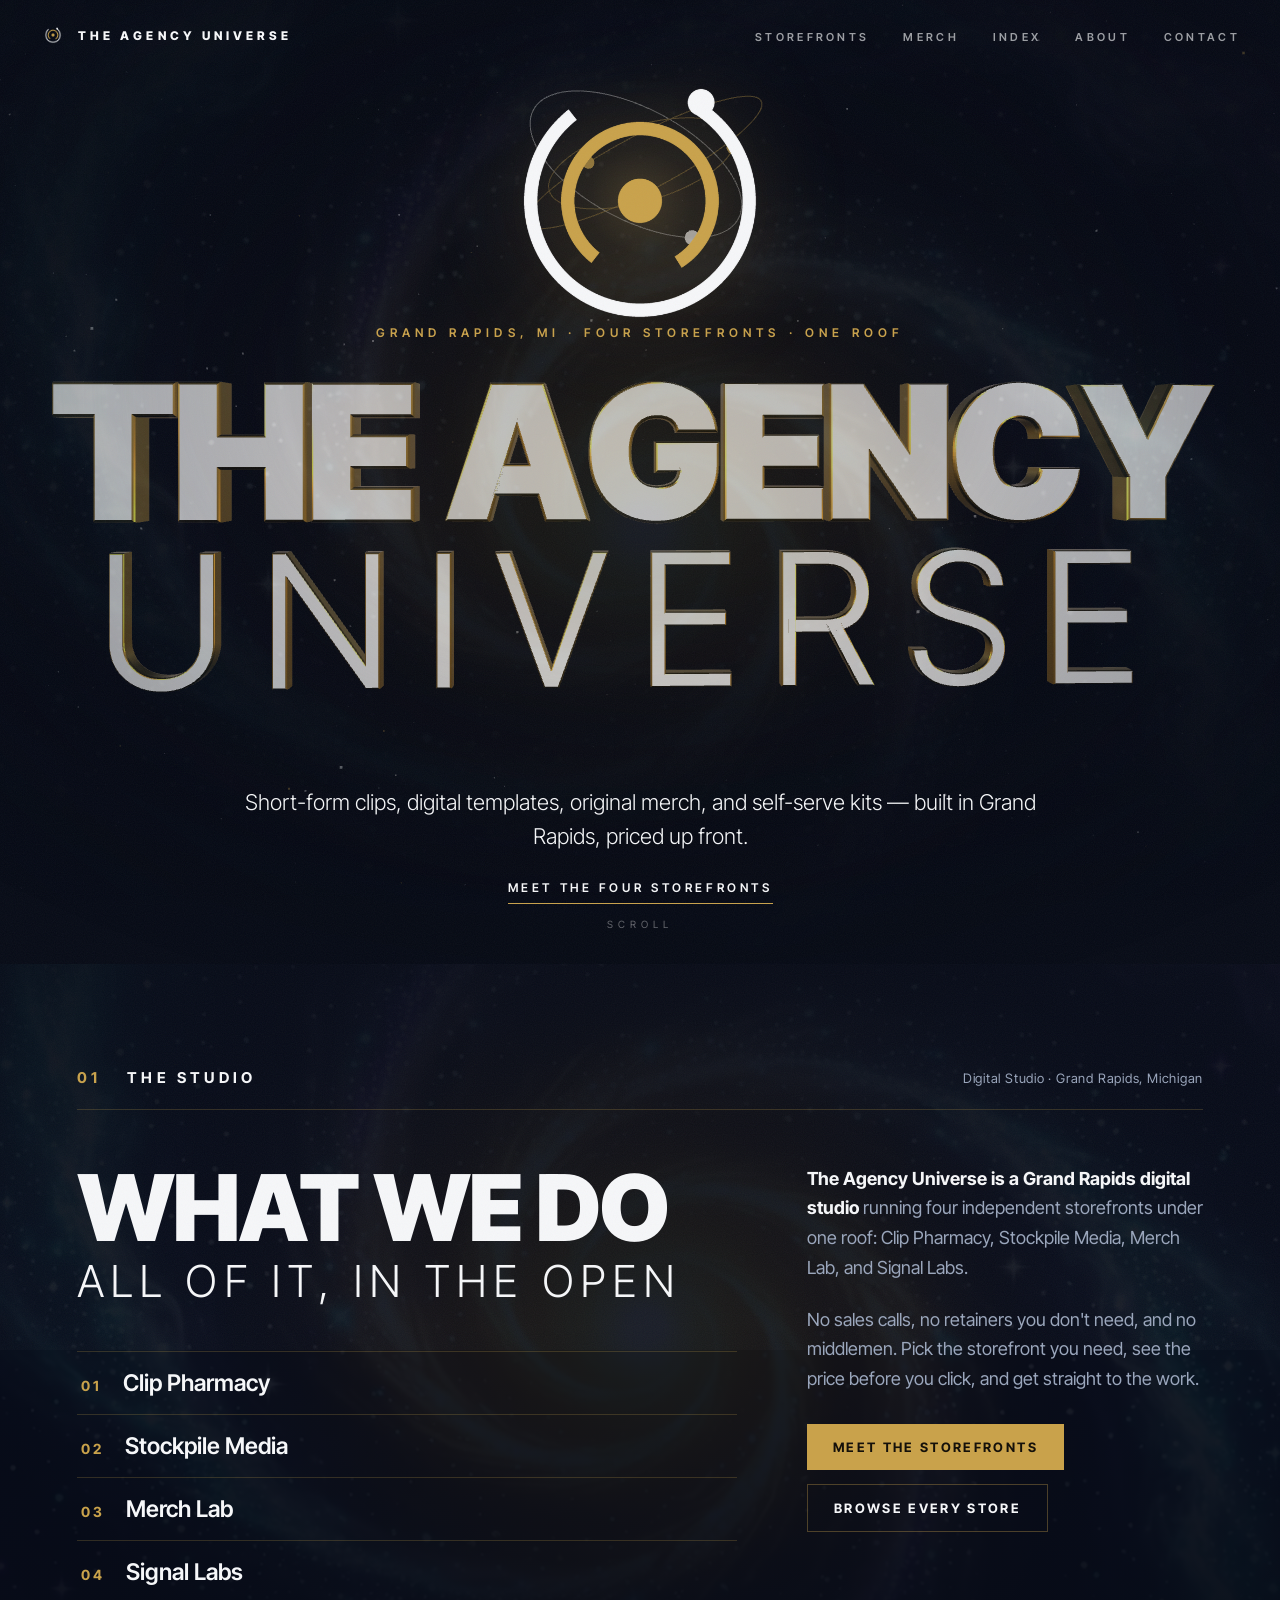
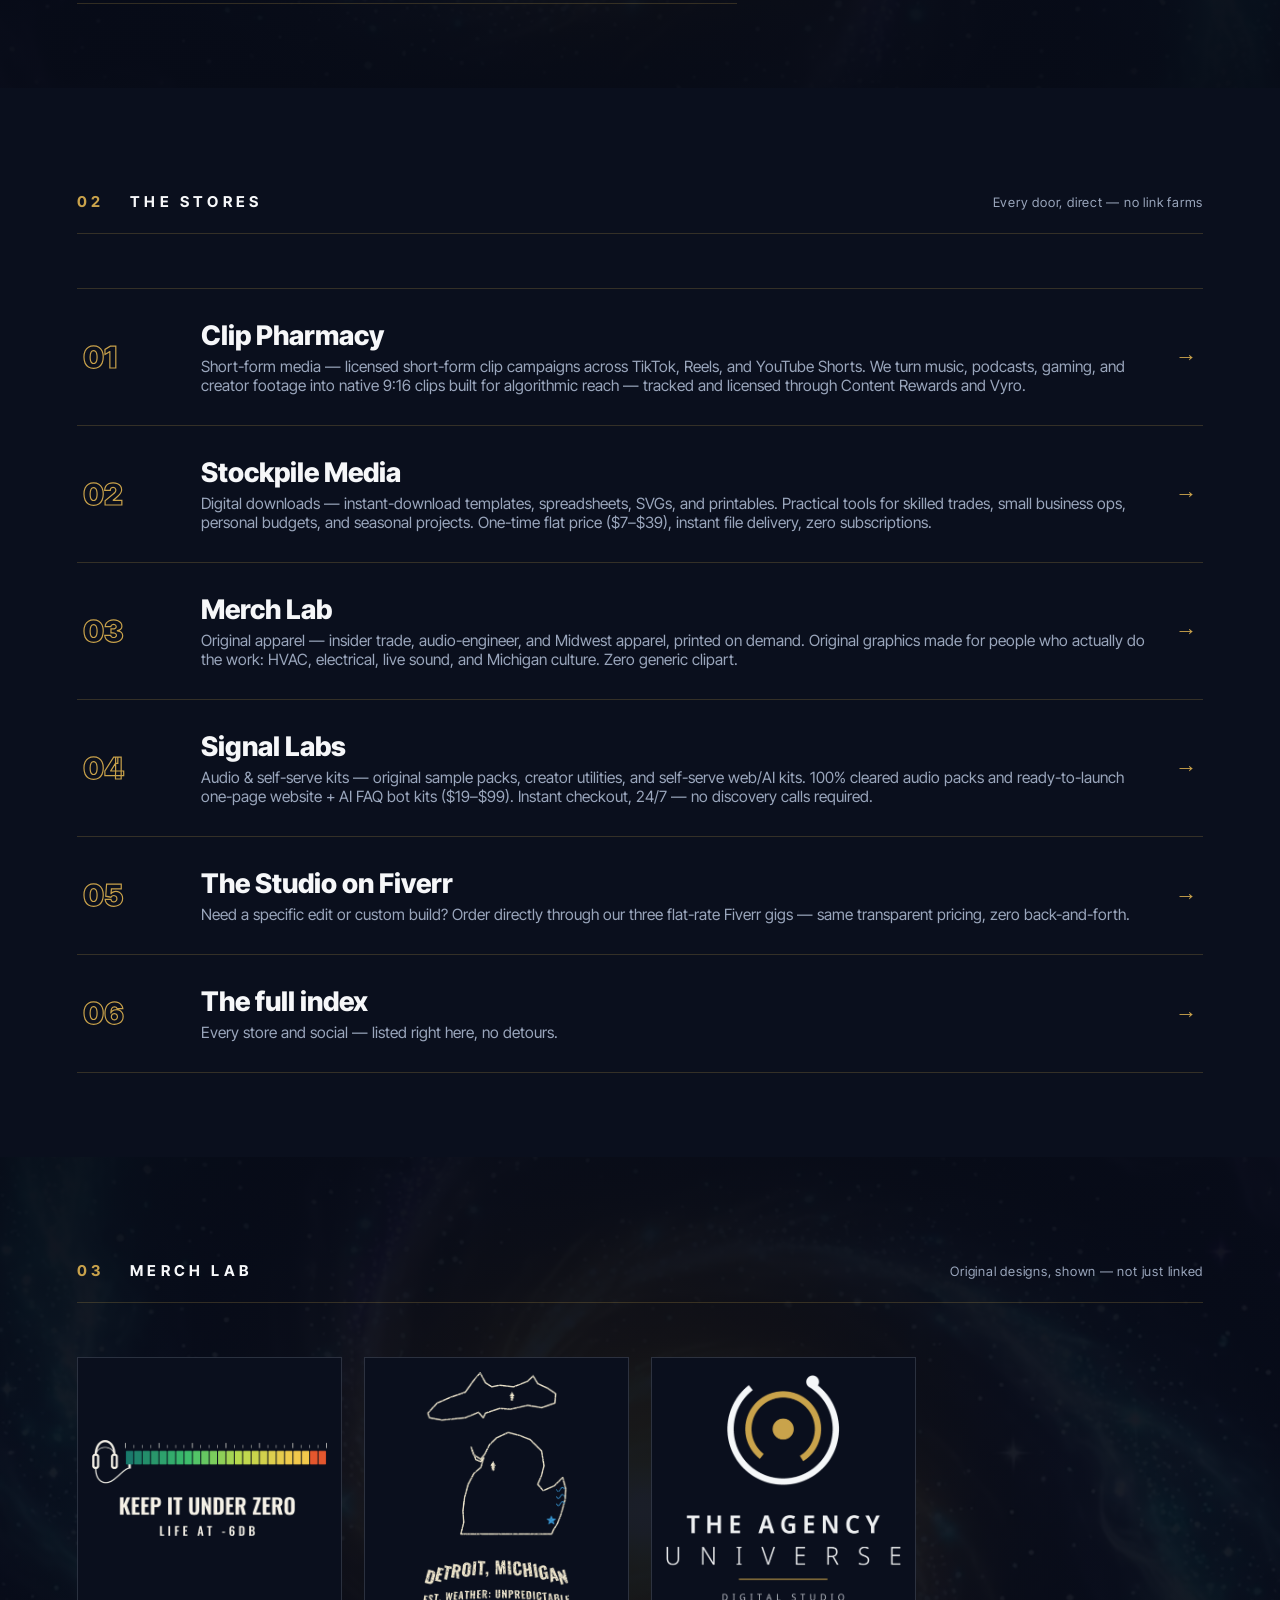
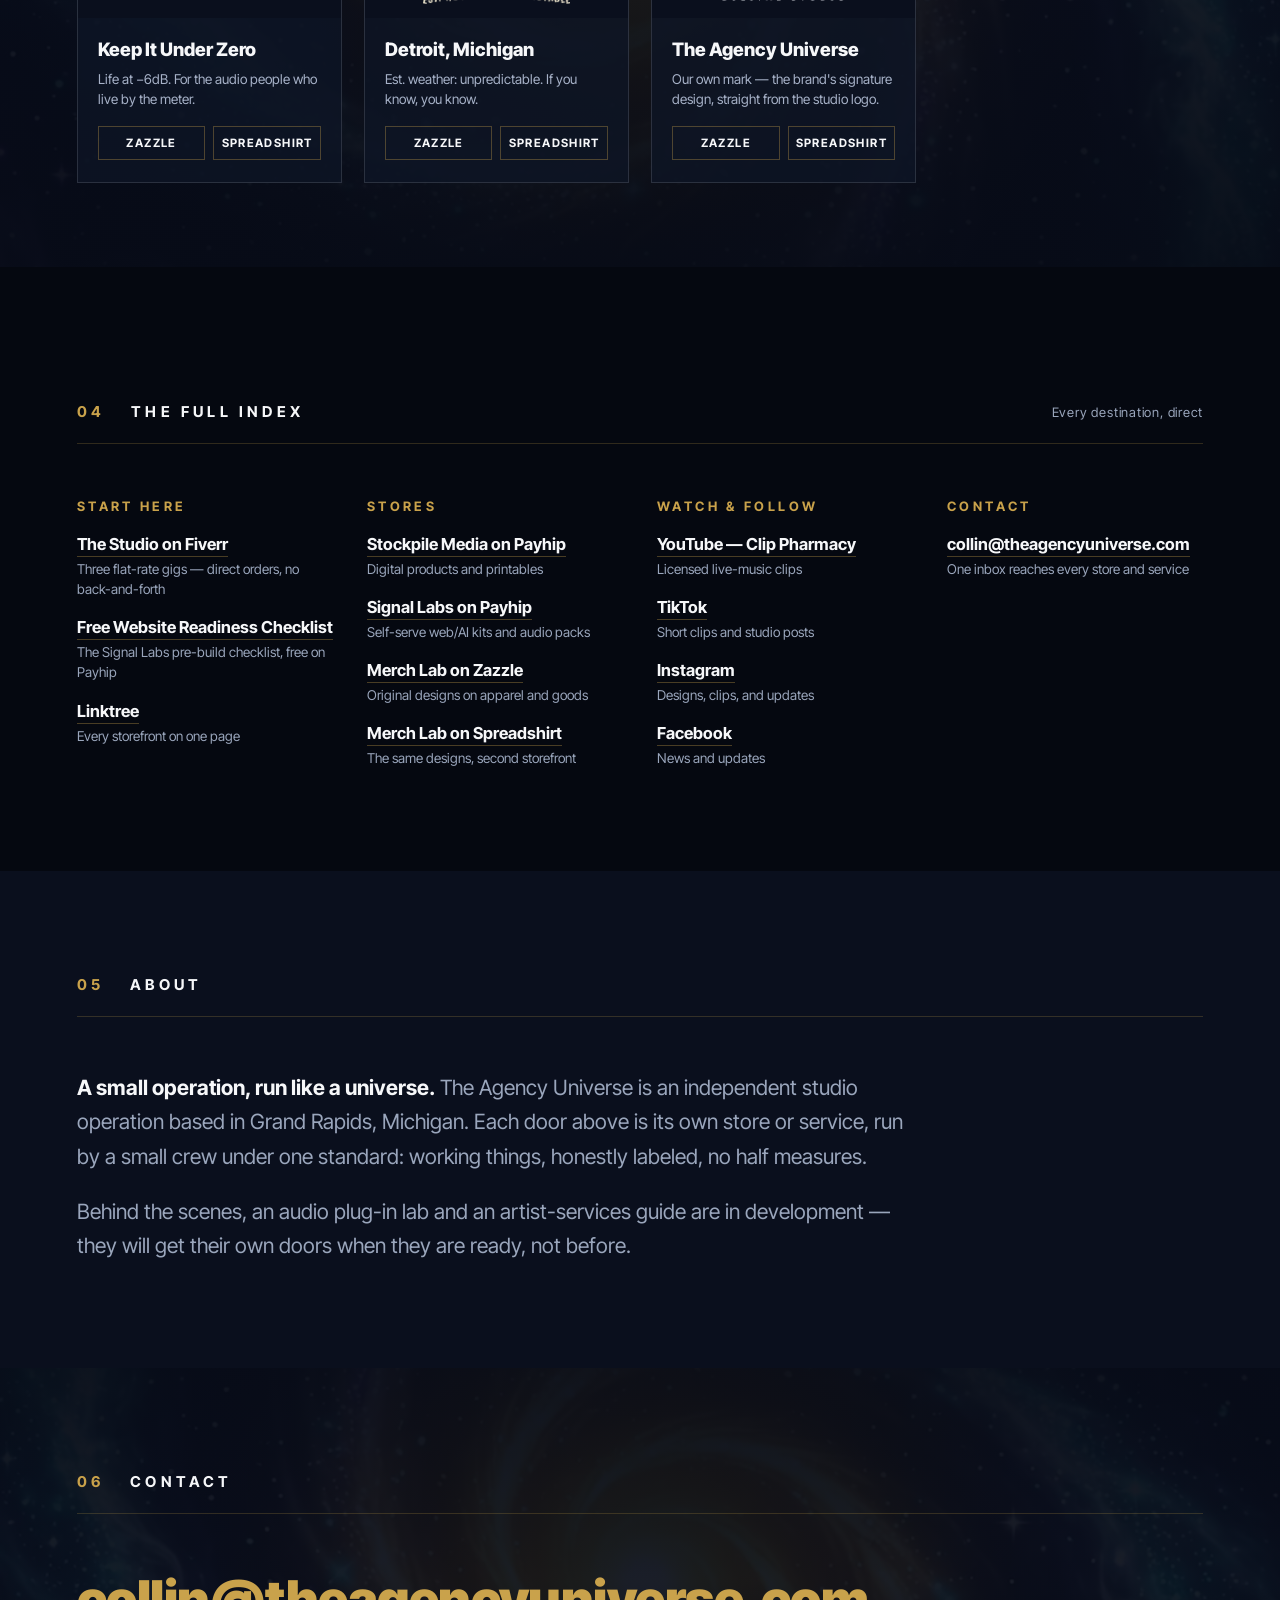
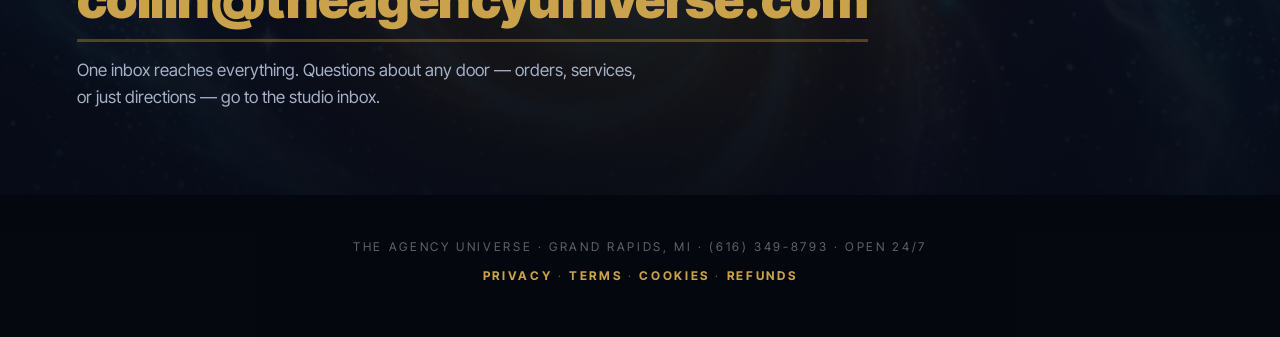
==== commit f73609b7: "Clean URLs: remove index.html from all links + auto-rewrite" ====
--- a/index.html
+++ b/index.html
@@ -1,6 +1,7 @@
 <!DOCTYPE html>
 <html lang="en">
 <head>
+<script>if(/\/index\.html$/.test(location.pathname)){location.replace(location.pathname.replace(/index\.html$/,'')+location.search+location.hash)}</script>
 <meta charset="UTF-8">
 <meta name="description" content="A Grand Rapids digital studio running four independent storefronts under one roof: Clip Pharmacy, Stockpile Media, Merch Lab, and Signal Labs.">
 <meta name="viewport" content="width=device-width, initial-scale=1.0">
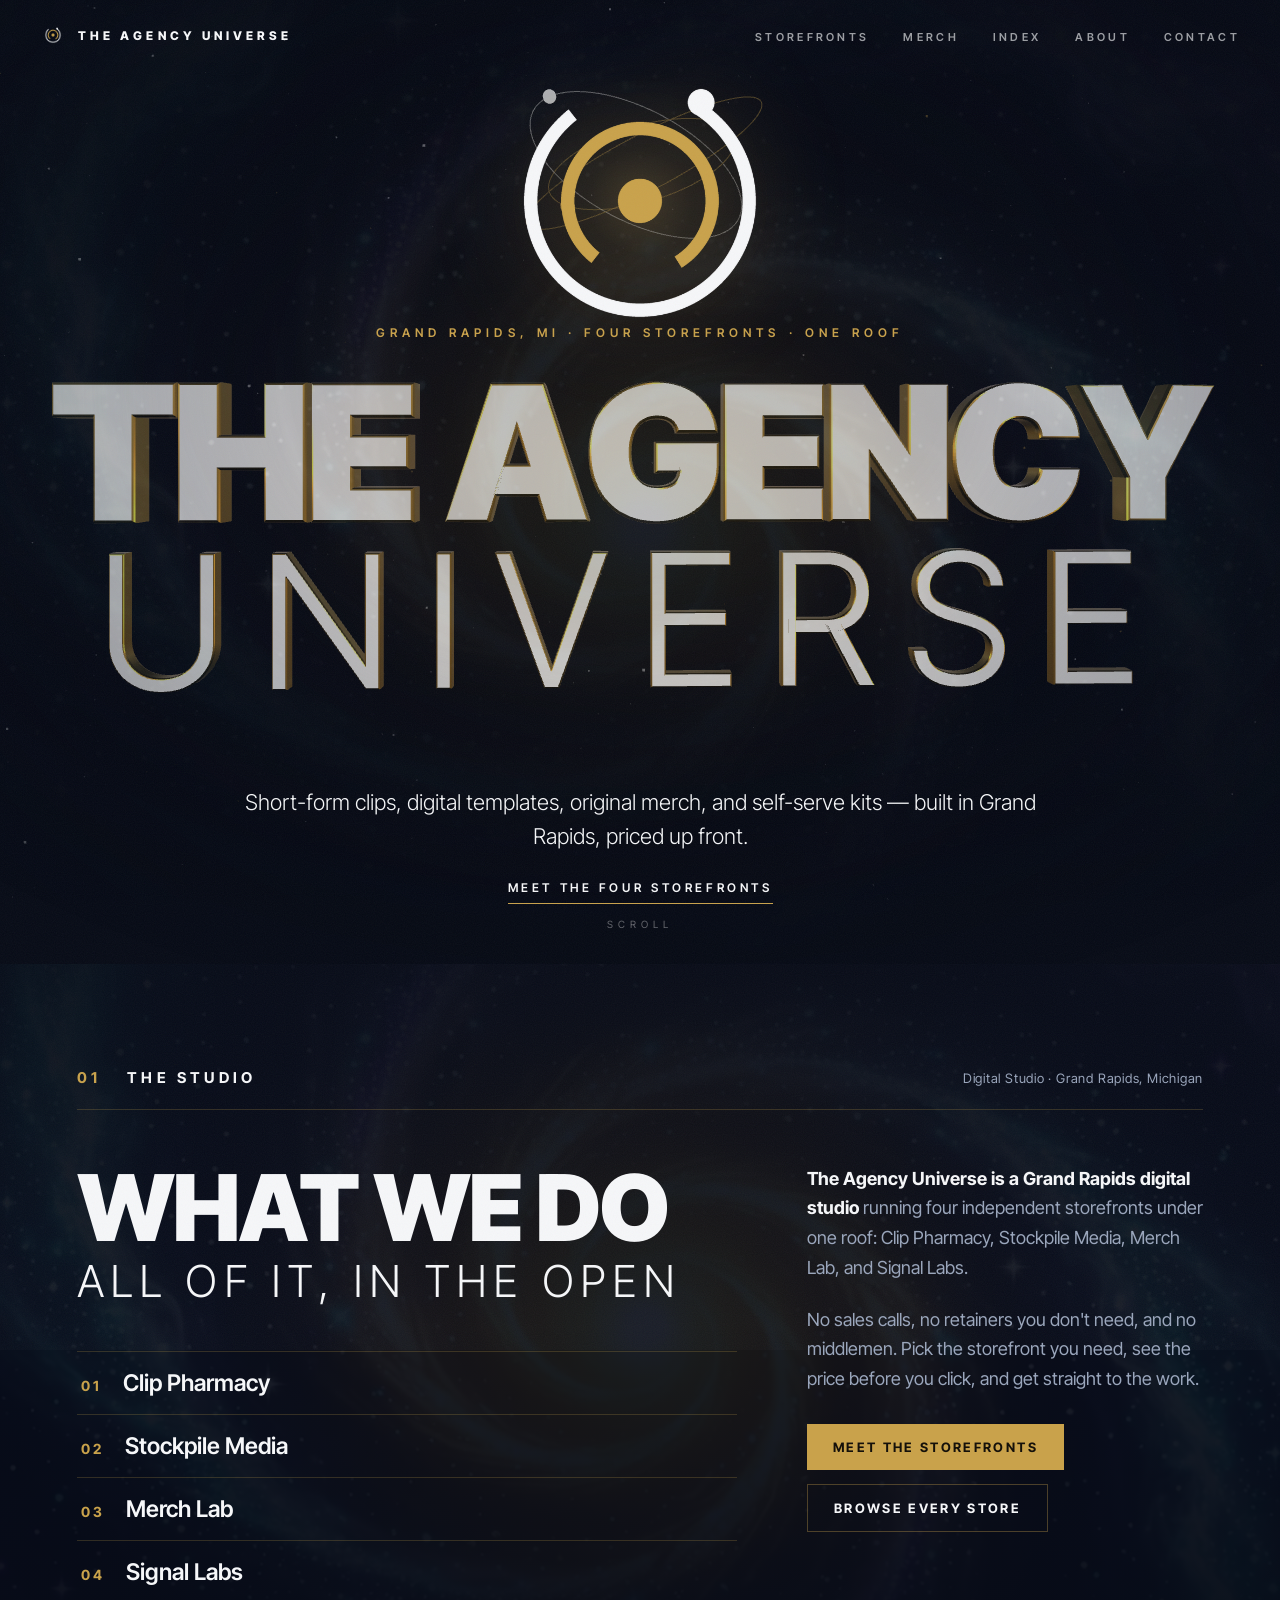
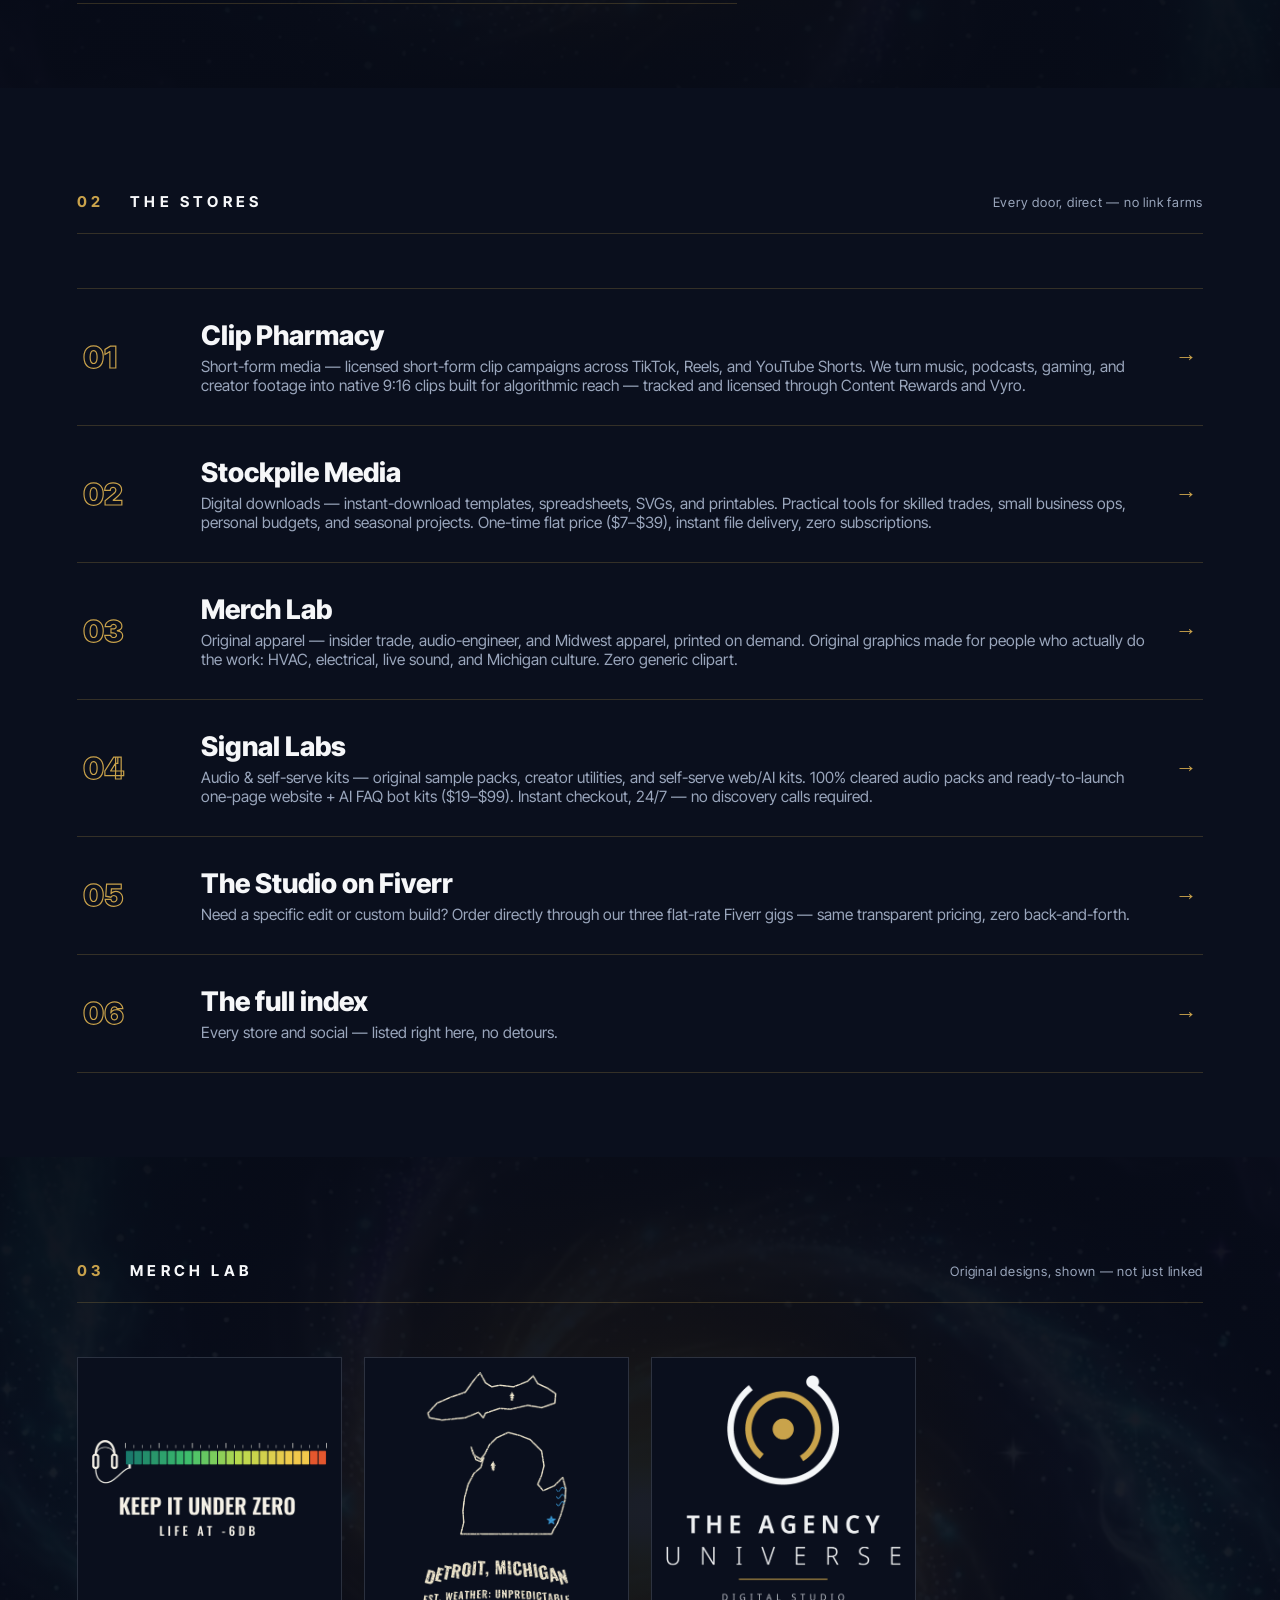
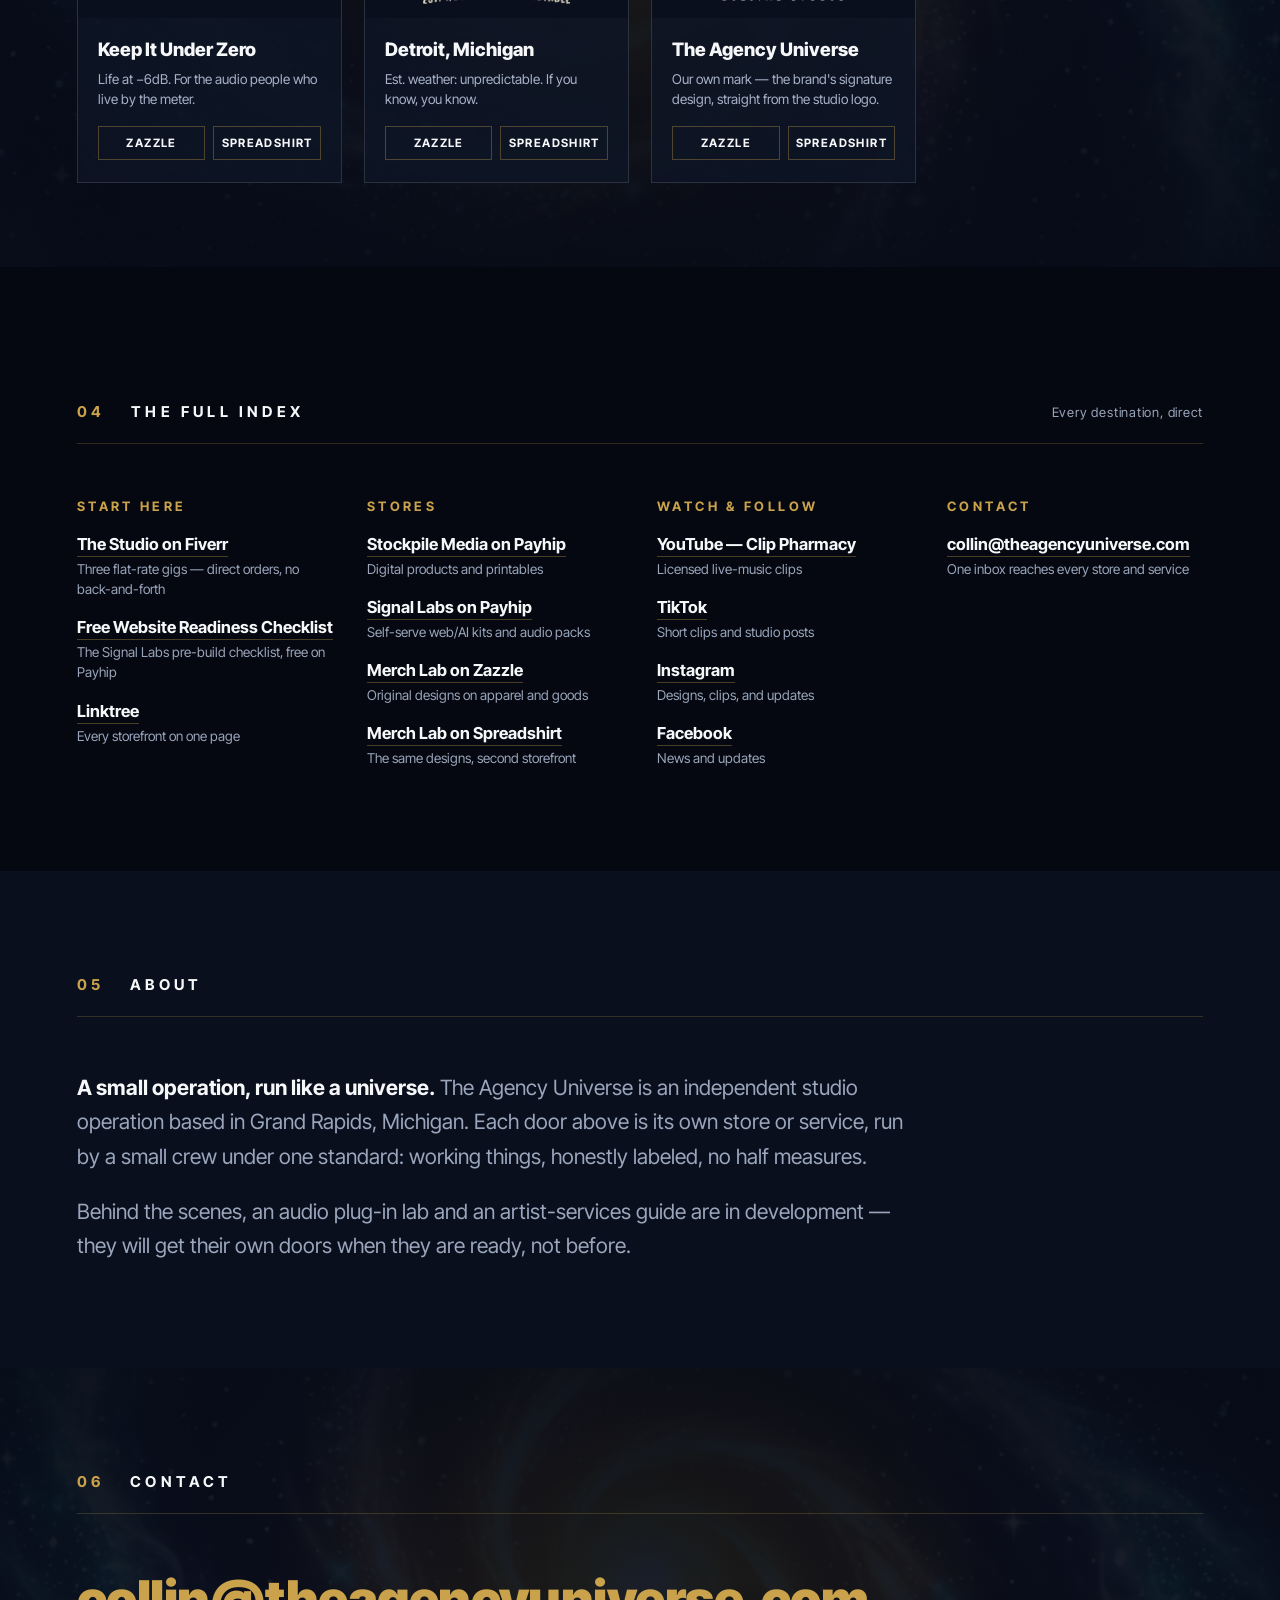
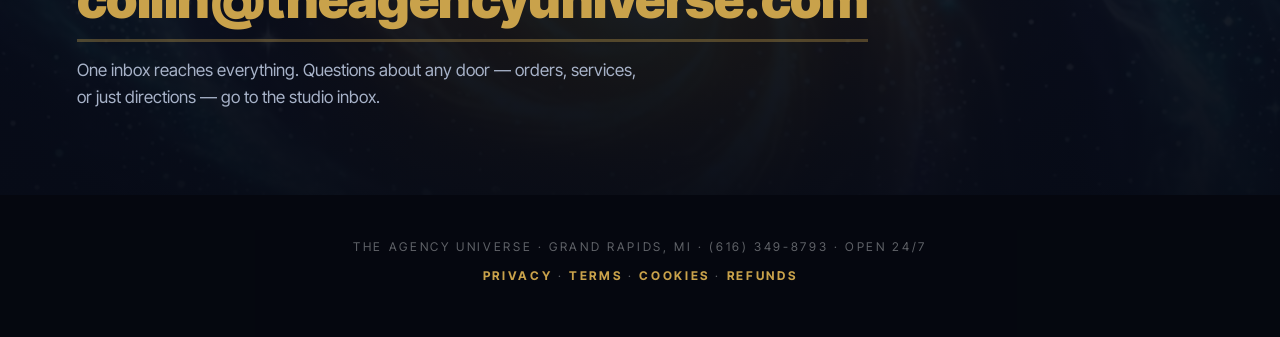
==== commit fb4e7560: "Fix cross-links: Clip Pharmacy direct, Signal Labs own product, Facebook vanity URL" ====
--- a/index.html
+++ b/index.html
@@ -330,10 +330,10 @@
 <section class="xs" id="doors">
   <div class="xwrap">
     <div class="xhead rv"><span class="xnum">02</span><span class="xtitle">The Stores</span><span class="xnote">Every door, direct — no link farms</span></div>
-    <a class="xdoor rv" href="https://linktr.ee/theagencyuniverse"><div class="n">01</div><div><h3>Clip Pharmacy</h3><p>Short-form media — licensed short-form clip campaigns across TikTok, Reels, and YouTube Shorts. We turn music, podcasts, gaming, and creator footage into native 9:16 clips built for algorithmic reach — tracked and licensed through Content Rewards and Vyro.</p></div><div class="go">→</div></a>
+    <a class="xdoor rv" href="https://www.youtube.com/@TheAgencyUniverse"><div class="n">01</div><div><h3>Clip Pharmacy</h3><p>Short-form media — licensed short-form clip campaigns across TikTok, Reels, and YouTube Shorts. We turn music, podcasts, gaming, and creator footage into native 9:16 clips built for algorithmic reach — tracked and licensed through Content Rewards and Vyro.</p></div><div class="go">→</div></a>
     <a class="xdoor rv" href="https://payhip.com/AgencyUniverseStore"><div class="n">02</div><div><h3>Stockpile Media</h3><p>Digital downloads — instant-download templates, spreadsheets, SVGs, and printables. Practical tools for skilled trades, small business ops, personal budgets, and seasonal projects. One-time flat price ($7–$39), instant file delivery, zero subscriptions.</p></div><div class="go">→</div></a>
     <a class="xdoor rv" href="https://www.zazzle.com/store/theagencyuniverse"><div class="n">03</div><div><h3>Merch Lab</h3><p>Original apparel — insider trade, audio-engineer, and Midwest apparel, printed on demand. Original graphics made for people who actually do the work: HVAC, electrical, live sound, and Michigan culture. Zero generic clipart.</p></div><div class="go">→</div></a>
-    <a class="xdoor rv" href="https://payhip.com/AgencyUniverseStore"><div class="n">04</div><div><h3>Signal Labs</h3><p>Audio &amp; self-serve kits — original sample packs, creator utilities, and self-serve web/AI kits. 100% cleared audio packs and ready-to-launch one-page website + AI FAQ bot kits ($19–$99). Instant checkout, 24/7 — no discovery calls required.</p></div><div class="go">→</div></a>
+    <a class="xdoor rv" href="https://payhip.com/b/qHNBZ"><div class="n">04</div><div><h3>Signal Labs</h3><p>Audio &amp; self-serve kits — original sample packs, creator utilities, and self-serve web/AI kits. 100% cleared audio packs and ready-to-launch one-page website + AI FAQ bot kits ($19–$99). Instant checkout, 24/7 — no discovery calls required.</p></div><div class="go">→</div></a>
     <a class="xdoor rv" href="https://www.fiverr.com/agencyuniverse"><div class="n">05</div><div><h3>The Studio on Fiverr</h3><p>Need a specific edit or custom build? Order directly through our three flat-rate Fiverr gigs — same transparent pricing, zero back-and-forth.</p></div><div class="go">→</div></a>
     <a class="xdoor rv" href="#index"><div class="n">06</div><div><h3>The full index</h3><p>Every store and social — listed right here, no detours.</p></div><div class="go">→</div></a>
   </div>
@@ -365,7 +365,7 @@
       <div>
         <h4>Stores</h4>
         <div class="xitem"><a href="https://payhip.com/AgencyUniverseStore">Stockpile Media on Payhip</a><p>Digital products and printables</p></div>
-        <div class="xitem"><a href="https://payhip.com/AgencyUniverseStore">Signal Labs on Payhip</a><p>Self-serve web/AI kits and audio packs</p></div>
+        <div class="xitem"><a href="https://payhip.com/b/qHNBZ">Signal Labs on Payhip</a><p>Self-serve web/AI kits and audio packs</p></div>
         <div class="xitem"><a href="https://www.zazzle.com/store/theagencyuniverse">Merch Lab on Zazzle</a><p>Original designs on apparel and goods</p></div>
         <div class="xitem"><a href="https://the-agency-universe.myspreadshop.com/">Merch Lab on Spreadshirt</a><p>The same designs, second storefront</p></div>
       </div>
@@ -374,7 +374,7 @@
         <div class="xitem"><a href="https://www.youtube.com/@TheAgencyUniverse">YouTube — Clip Pharmacy</a><p>Licensed live-music clips</p></div>
         <div class="xitem"><a href="https://www.tiktok.com/@theagencyuniverse">TikTok</a><p>Short clips and studio posts</p></div>
         <div class="xitem"><a href="https://www.instagram.com/theagencyuniverse">Instagram</a><p>Designs, clips, and updates</p></div>
-        <div class="xitem"><a href="https://www.facebook.com/profile.php?id=61595901165812">Facebook</a><p>News and updates</p></div>
+        <div class="xitem"><a href="https://www.facebook.com/theagencyuniverse/">Facebook</a><p>News and updates</p></div>
       </div>
       <div>
         <h4>Contact</h4>
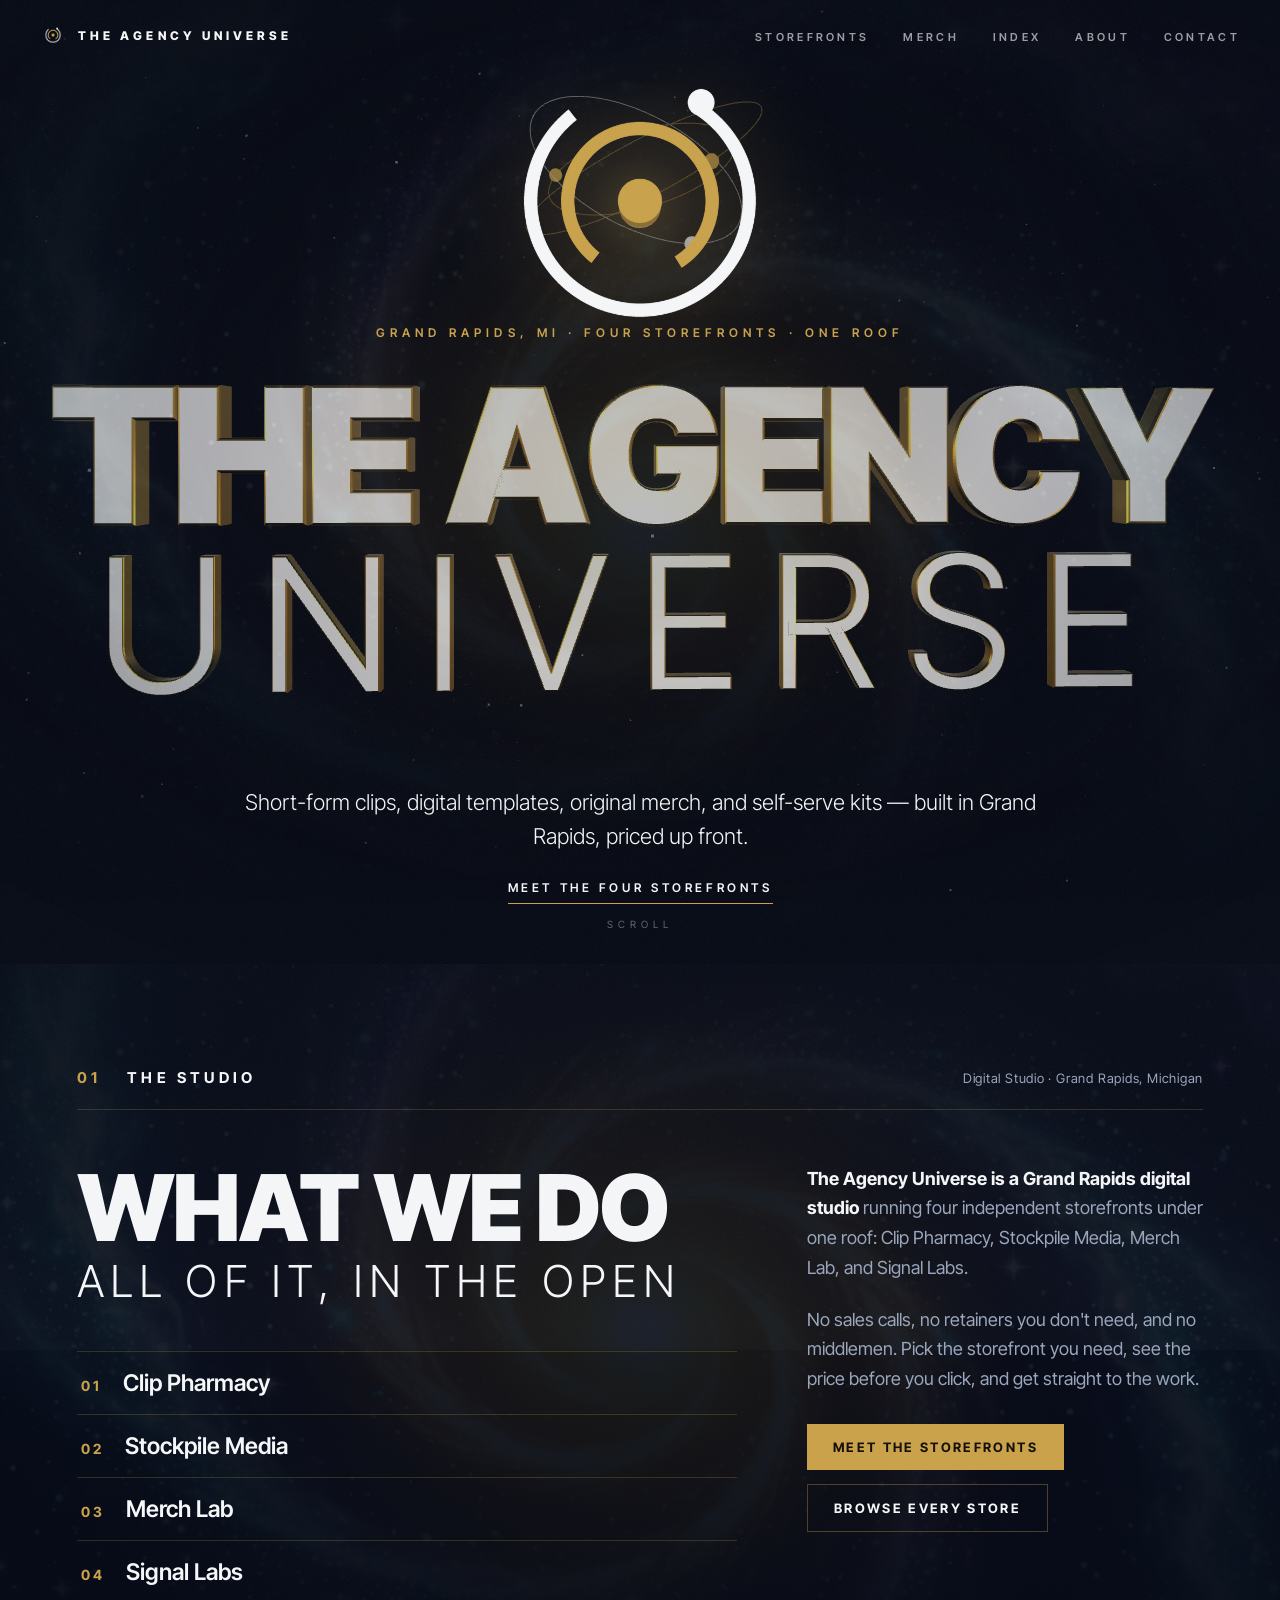
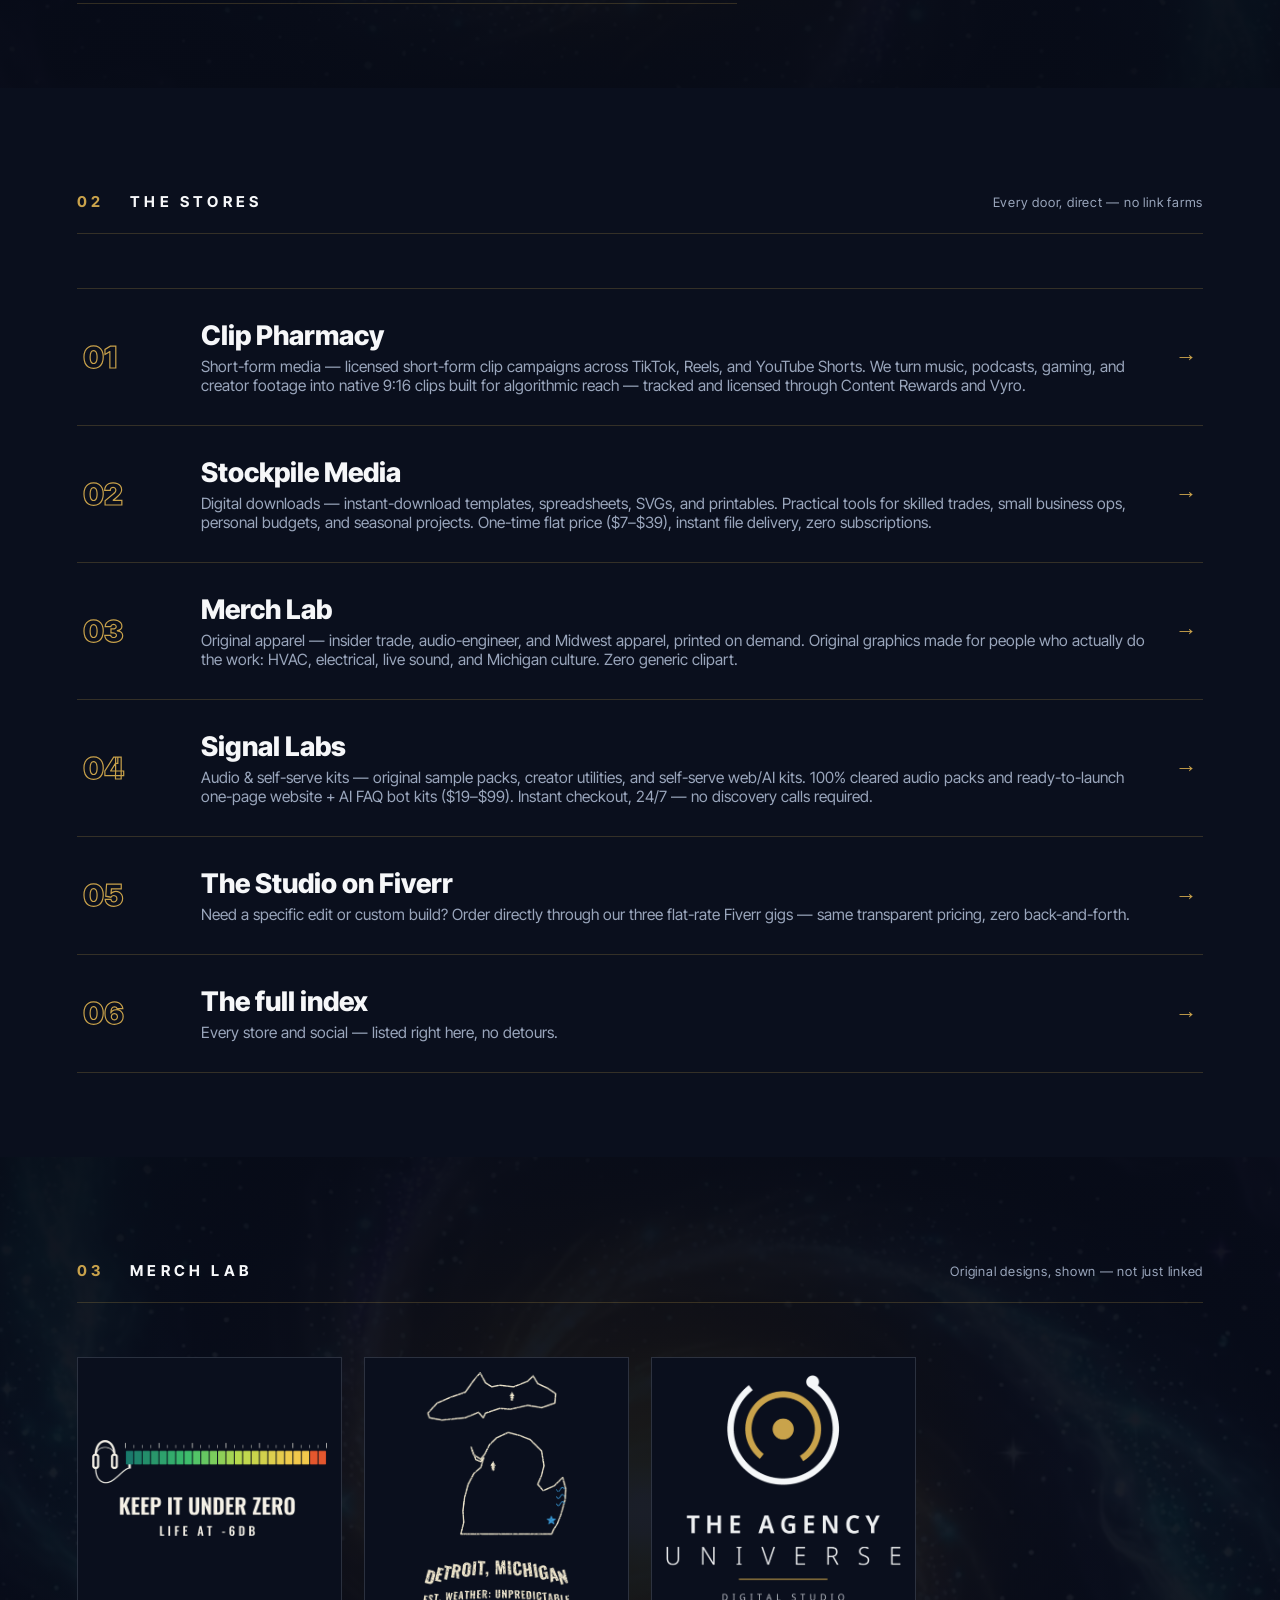
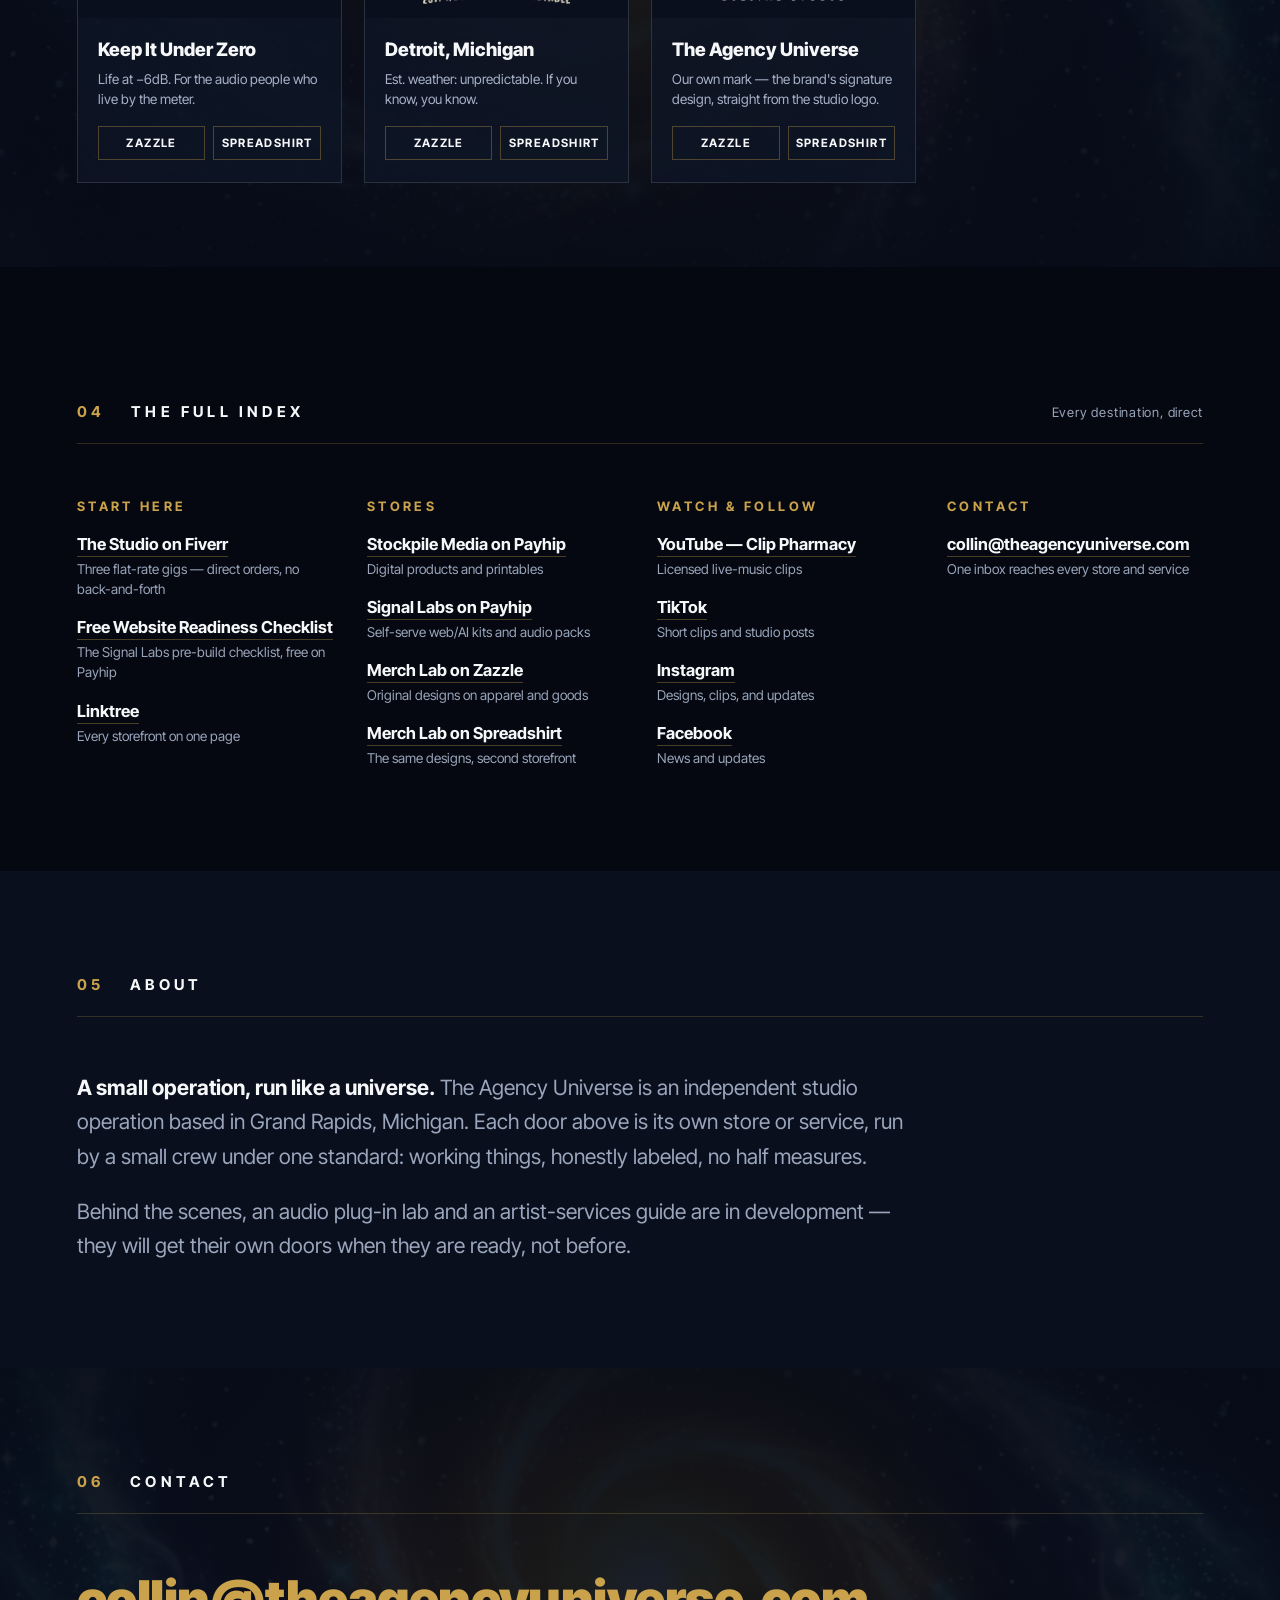
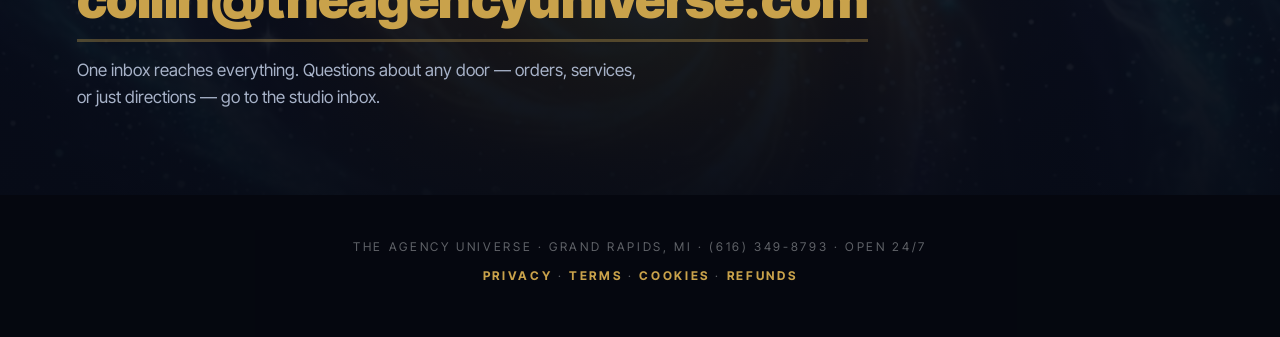
==== commit 02235ad5: "Force-refresh transparent logo (versioned refs + legal favicons)" ====
--- a/index.html
+++ b/index.html
@@ -13,7 +13,7 @@
 <meta name="twitter:card" content="summary_large_image">
 <title>The Agency Universe — Digital Studio &amp; Brand House | Grand Rapids, MI</title>
 <link rel="canonical" href="https://theagencyuniverse.com/">
-<link rel="icon" href="assets/agency-universe-logo-icon.png">
+<link rel="icon" href="assets/agency-universe-logo-icon.png?v=2">
 <style>
 @font-face{font-family:'Inter Tight';src:url('assets/fonts/intertight-var.woff2') format('woff2');font-weight:100 900;font-style:normal;font-display:swap}
 </style>
@@ -278,7 +278,7 @@
 <div id="grain"></div>
 
 <nav>
-  <a class="brand" href="#top"><img src="assets/agency-universe-logo-icon.png" alt="">The Agency Universe</a>
+  <a class="brand" href="#top"><img src="assets/agency-universe-logo-icon.png?v=2" alt="">The Agency Universe</a>
   <ul>
     <li><a href="#doors">Storefronts</a></li>
     <li><a href="#merch">Merch</a></li>
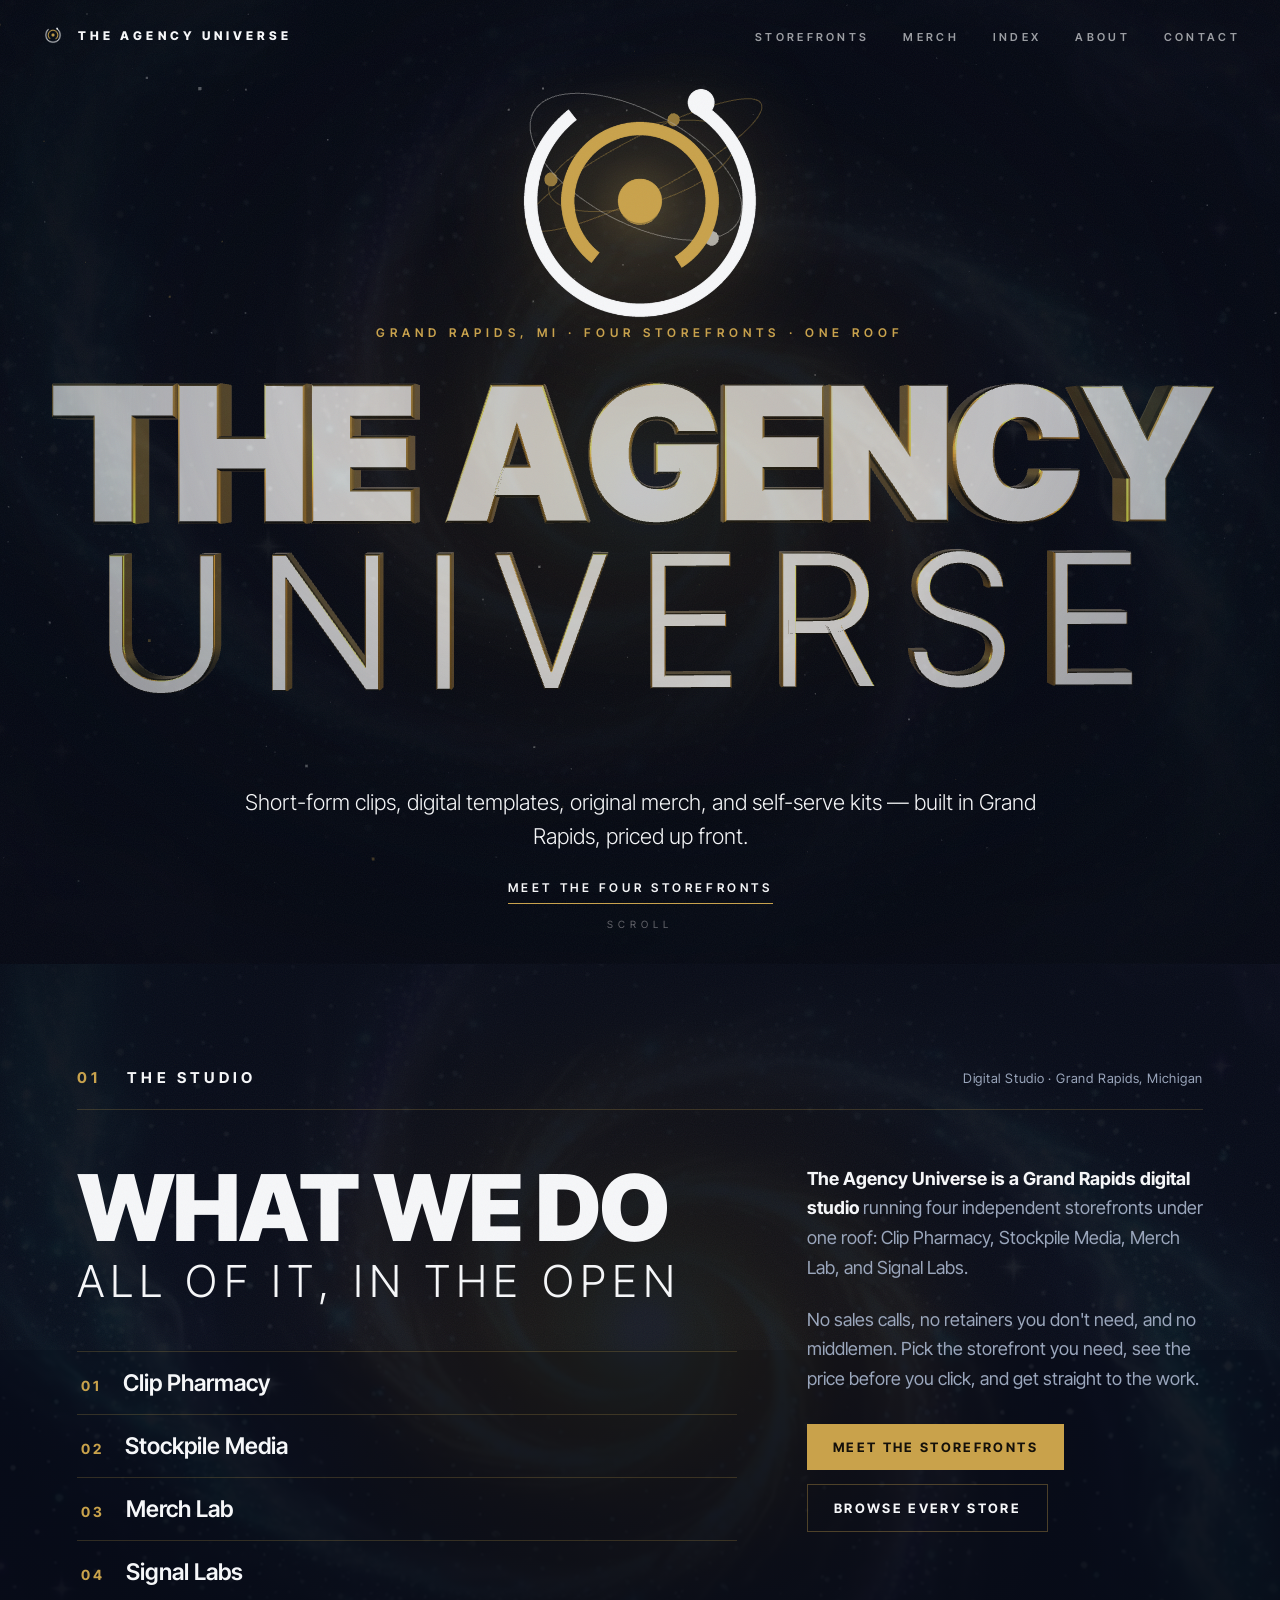
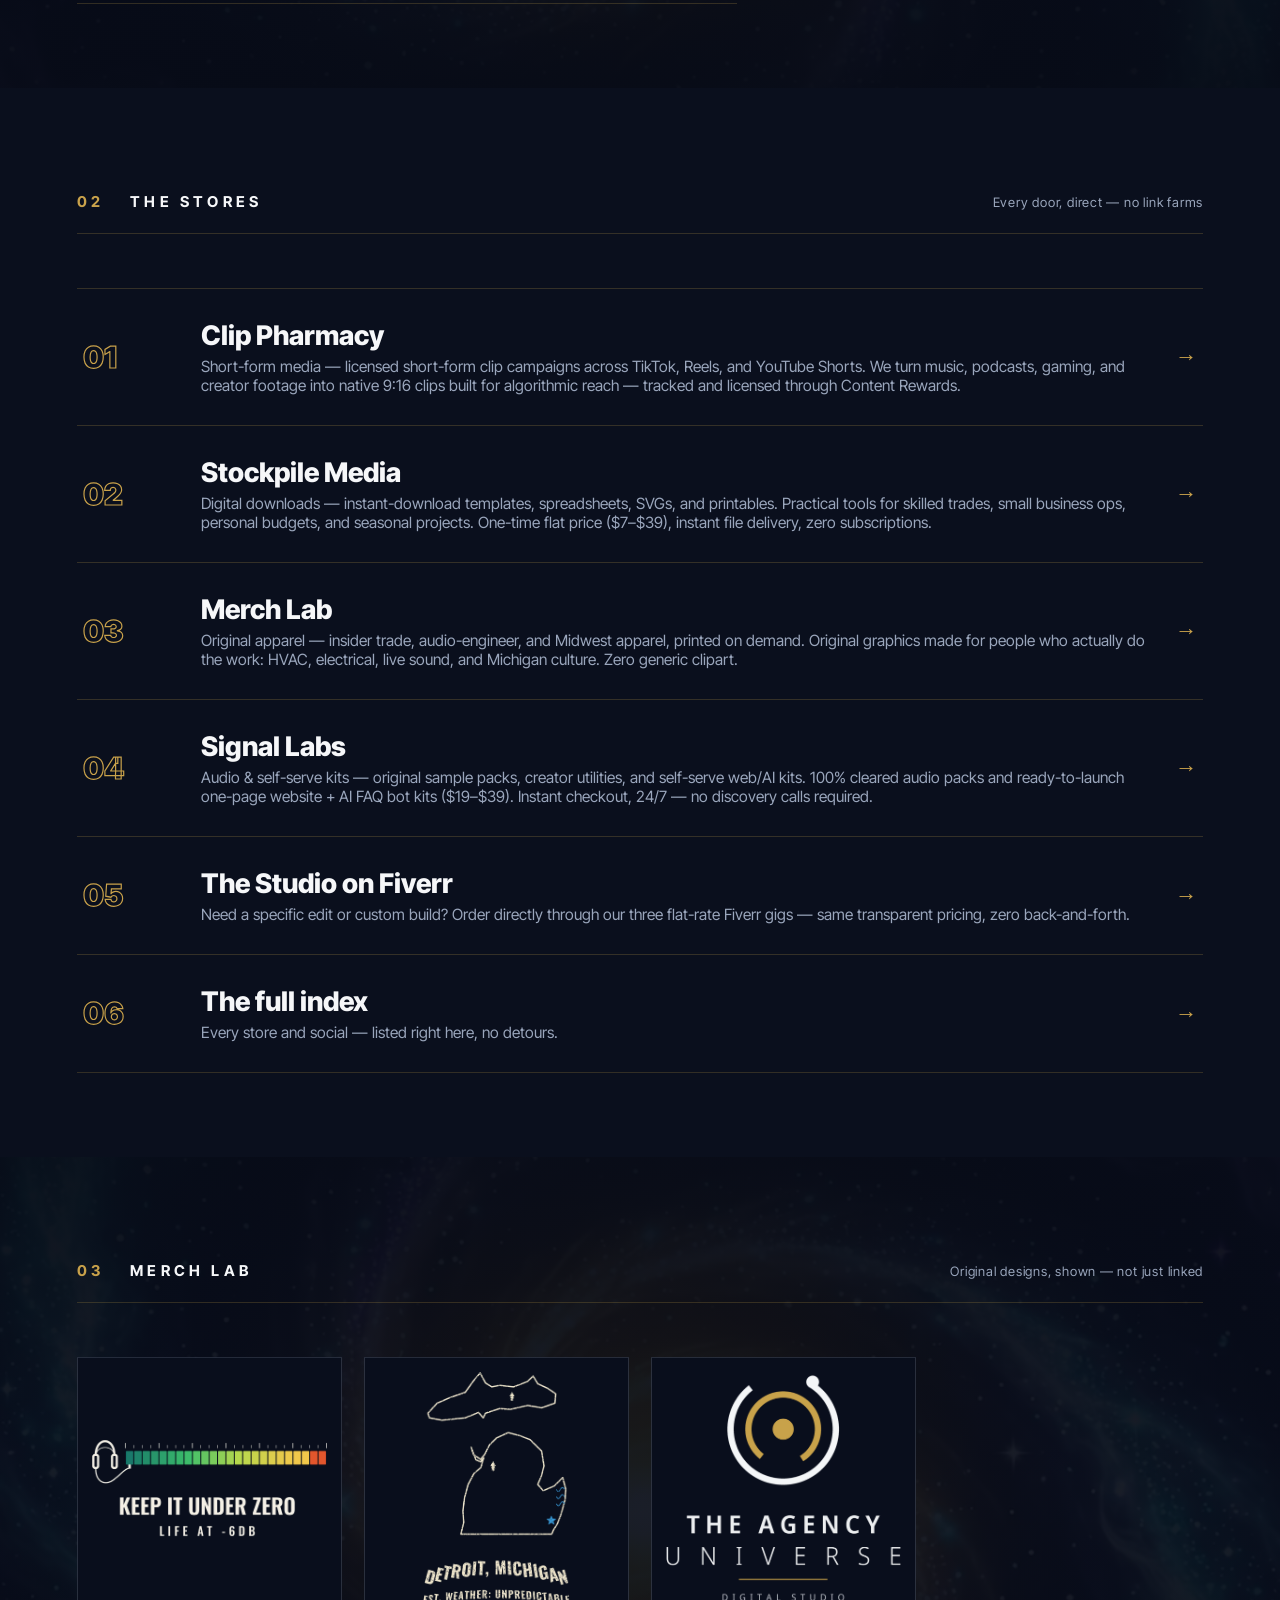
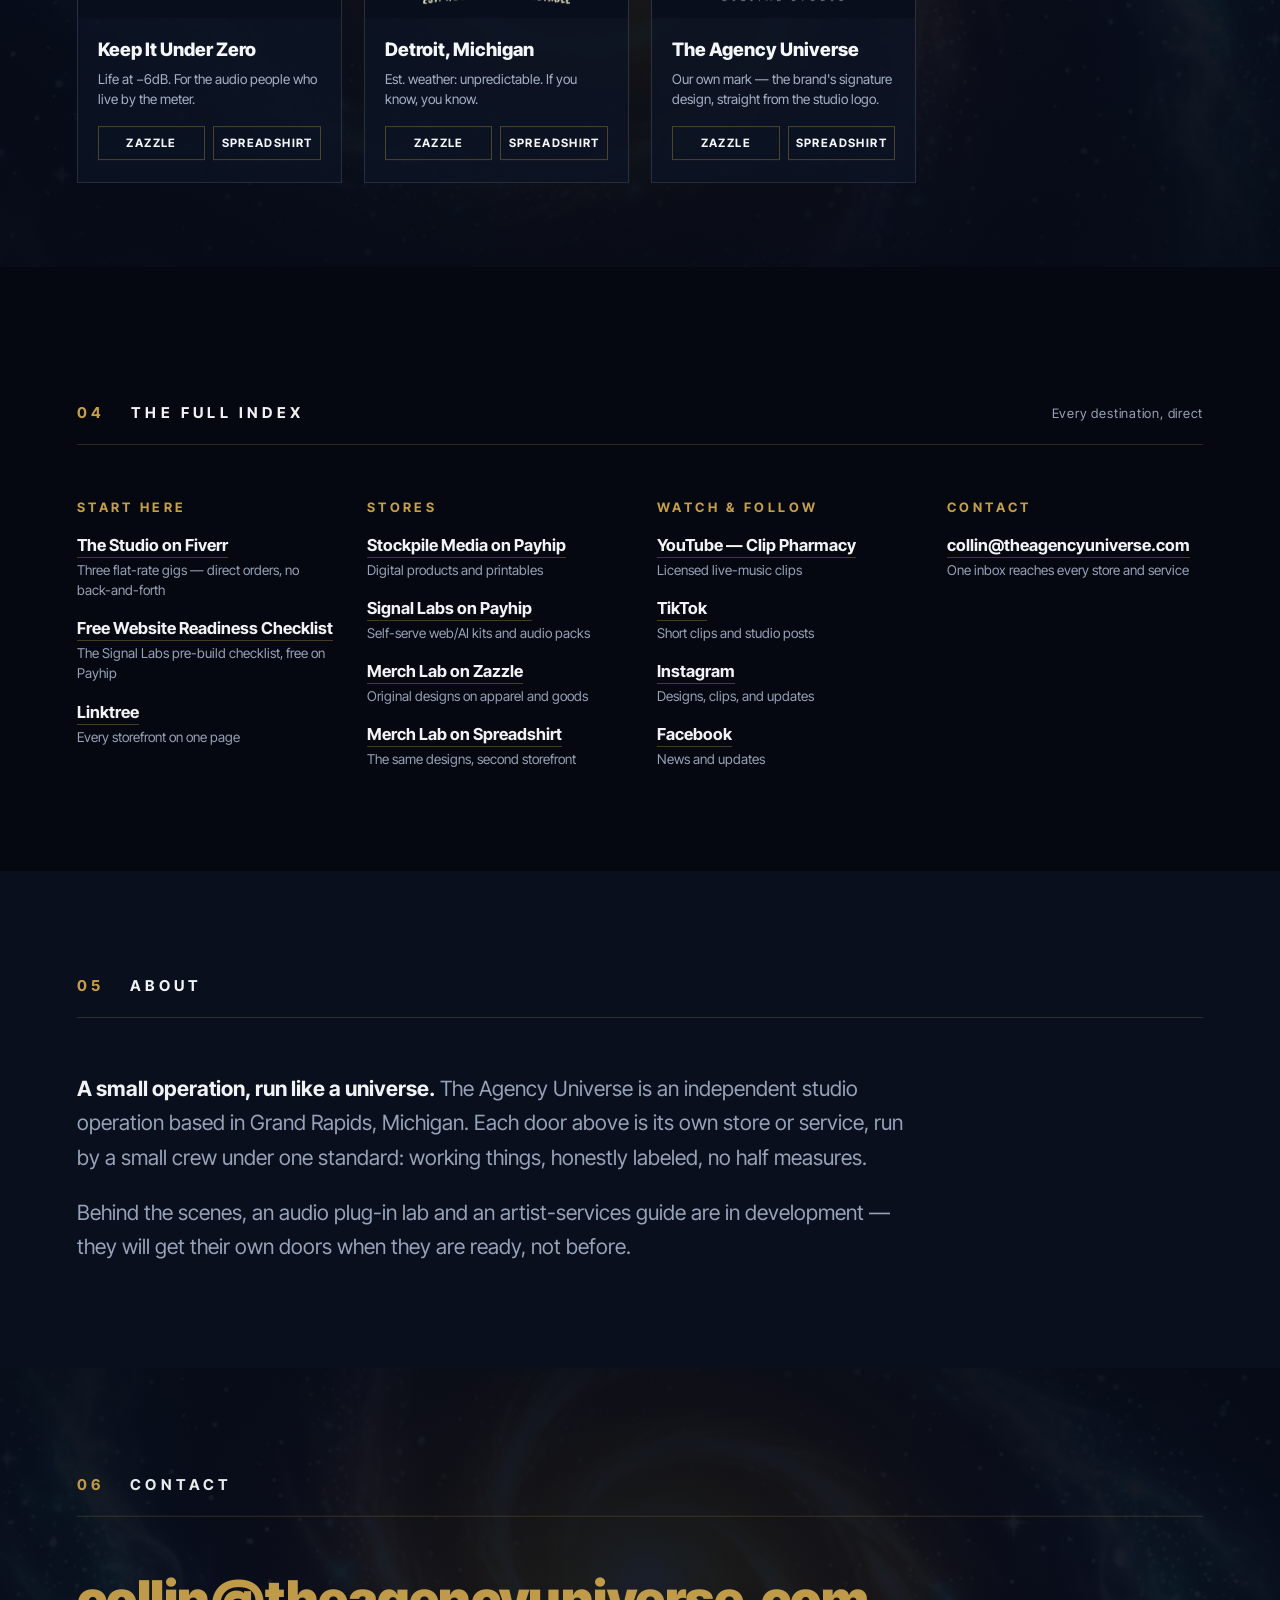
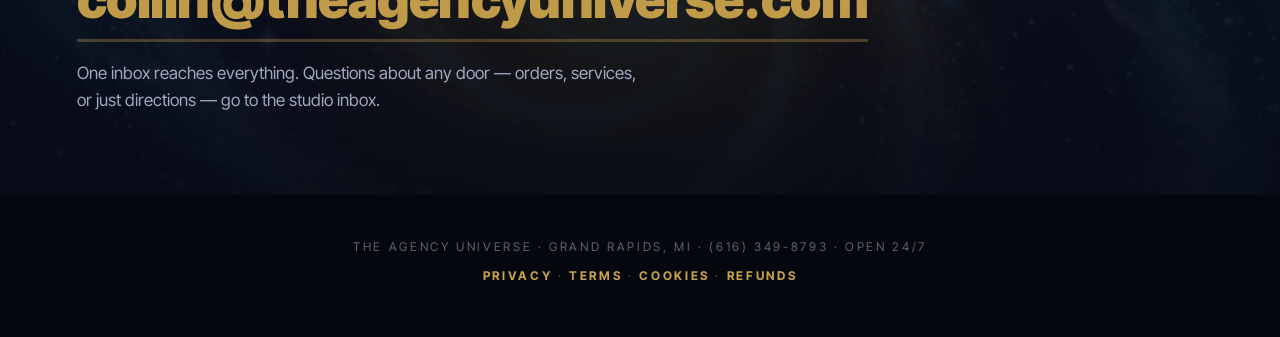
==== commit fef84ff1: "Hero galaxy softening, Vyro/price-range copy fixes, Pinterest verify tag, org schema" ====
--- a/index.html
+++ b/index.html
@@ -6,6 +6,7 @@
 <meta name="description" content="A Grand Rapids digital studio running four independent storefronts under one roof: Clip Pharmacy, Stockpile Media, Merch Lab, and Signal Labs.">
 <meta name="viewport" content="width=device-width, initial-scale=1.0">
 <meta property="og:type" content="website">
+<meta name="p:domain_verify" content="2432d0444023e37e5f2a5700233fe818"/>
 <meta property="og:title" content="The Agency Universe — Digital Studio & Brand House | Grand Rapids, MI">
 <meta property="og:description" content="A Grand Rapids digital studio running four independent storefronts under one roof: Clip Pharmacy, Stockpile Media, Merch Lab, and Signal Labs.">
 <meta property="og:url" content="https://theagencyuniverse.com/">
@@ -144,10 +145,10 @@
 <style>/* subtle galaxy hero layer - Collin 2026-11-13: atmosphere, not wallpaper */
 .galaxy-bg{position:absolute;inset:0;z-index:-1;pointer-events:none;
 background-image:linear-gradient(180deg,rgba(5,7,13,.82),rgba(5,7,13,.58) 46%,rgba(5,7,13,.94)),url('assets/brand-galaxy.webp');
-background-size:cover;background-position:50% 36%;
-opacity:.34;filter:brightness(.62) saturate(.85);
--webkit-mask-image:radial-gradient(ellipse 108% 90% at 50% 40%,#000 22%,transparent 74%);
-mask-image:radial-gradient(ellipse 108% 90% at 50% 40%,#000 22%,transparent 74%)}
+background-size:cover;background-position:50% 48%;
+opacity:.30;filter:brightness(.62) saturate(.85);
+-webkit-mask-image:radial-gradient(ellipse 135% 110% at 50% 42%,#000 12%,transparent 88%);
+mask-image:radial-gradient(ellipse 135% 110% at 50% 42%,#000 12%,transparent 88%)}
 </style>
 <style>/* film grain overlay */
 #grain{position:fixed;inset:-50%;z-index:3;pointer-events:none;opacity:.05;background-image:url("data:image/svg+xml,%3Csvg xmlns='http://www.w3.org/2000/svg' width='300' height='300'%3E%3Cfilter id='n'%3E%3CfeTurbulence type='fractalNoise' baseFrequency='0.9' numOctaves='2'/%3E%3C/filter%3E%3Crect width='300' height='300' filter='url(%23n)'/%3E%3C/svg%3E");animation:grain 9s steps(6) infinite}
@@ -270,6 +271,9 @@
 @media (max-width:560px){.xmgrid,.xindex{grid-template-columns:1fr}}
 </style>
 
+<script type="application/ld+json">
+{"@context":"https://schema.org","@type":"Organization","name":"The Agency Universe","url":"https://theagencyuniverse.com","logo":"https://theagencyuniverse.com/assets/agency-universe-logo-icon.png","email":"collin@theagencyuniverse.com","telephone":"+1-616-349-8793","address":{"@type":"PostalAddress","addressLocality":"Grand Rapids","addressRegion":"MI","addressCountry":"US"},"sameAs":["https://www.facebook.com/theagencyuniverse/","https://www.youtube.com/@TheAgencyUniverse","https://www.tiktok.com/@theagencyuniverse","https://www.pinterest.com/theagencyuniverse/","https://linktr.ee/theagencyuniverse","https://www.fiverr.com/agencyuniverse","https://payhip.com/AgencyUniverseStore"]}
+</script>
 </head>
 <body id="top">
 
@@ -330,10 +334,10 @@
 <section class="xs" id="doors">
   <div class="xwrap">
     <div class="xhead rv"><span class="xnum">02</span><span class="xtitle">The Stores</span><span class="xnote">Every door, direct — no link farms</span></div>
-    <a class="xdoor rv" href="https://www.youtube.com/@TheAgencyUniverse"><div class="n">01</div><div><h3>Clip Pharmacy</h3><p>Short-form media — licensed short-form clip campaigns across TikTok, Reels, and YouTube Shorts. We turn music, podcasts, gaming, and creator footage into native 9:16 clips built for algorithmic reach — tracked and licensed through Content Rewards and Vyro.</p></div><div class="go">→</div></a>
+    <a class="xdoor rv" href="https://www.youtube.com/@TheAgencyUniverse"><div class="n">01</div><div><h3>Clip Pharmacy</h3><p>Short-form media — licensed short-form clip campaigns across TikTok, Reels, and YouTube Shorts. We turn music, podcasts, gaming, and creator footage into native 9:16 clips built for algorithmic reach — tracked and licensed through Content Rewards.</p></div><div class="go">→</div></a>
     <a class="xdoor rv" href="https://payhip.com/AgencyUniverseStore"><div class="n">02</div><div><h3>Stockpile Media</h3><p>Digital downloads — instant-download templates, spreadsheets, SVGs, and printables. Practical tools for skilled trades, small business ops, personal budgets, and seasonal projects. One-time flat price ($7–$39), instant file delivery, zero subscriptions.</p></div><div class="go">→</div></a>
     <a class="xdoor rv" href="https://www.zazzle.com/store/theagencyuniverse"><div class="n">03</div><div><h3>Merch Lab</h3><p>Original apparel — insider trade, audio-engineer, and Midwest apparel, printed on demand. Original graphics made for people who actually do the work: HVAC, electrical, live sound, and Michigan culture. Zero generic clipart.</p></div><div class="go">→</div></a>
-    <a class="xdoor rv" href="https://payhip.com/b/qHNBZ"><div class="n">04</div><div><h3>Signal Labs</h3><p>Audio &amp; self-serve kits — original sample packs, creator utilities, and self-serve web/AI kits. 100% cleared audio packs and ready-to-launch one-page website + AI FAQ bot kits ($19–$99). Instant checkout, 24/7 — no discovery calls required.</p></div><div class="go">→</div></a>
+    <a class="xdoor rv" href="https://payhip.com/b/qHNBZ"><div class="n">04</div><div><h3>Signal Labs</h3><p>Audio &amp; self-serve kits — original sample packs, creator utilities, and self-serve web/AI kits. 100% cleared audio packs and ready-to-launch one-page website + AI FAQ bot kits ($19–$39). Instant checkout, 24/7 — no discovery calls required.</p></div><div class="go">→</div></a>
     <a class="xdoor rv" href="https://www.fiverr.com/agencyuniverse"><div class="n">05</div><div><h3>The Studio on Fiverr</h3><p>Need a specific edit or custom build? Order directly through our three flat-rate Fiverr gigs — same transparent pricing, zero back-and-forth.</p></div><div class="go">→</div></a>
     <a class="xdoor rv" href="#index"><div class="n">06</div><div><h3>The full index</h3><p>Every store and social — listed right here, no detours.</p></div><div class="go">→</div></a>
   </div>
